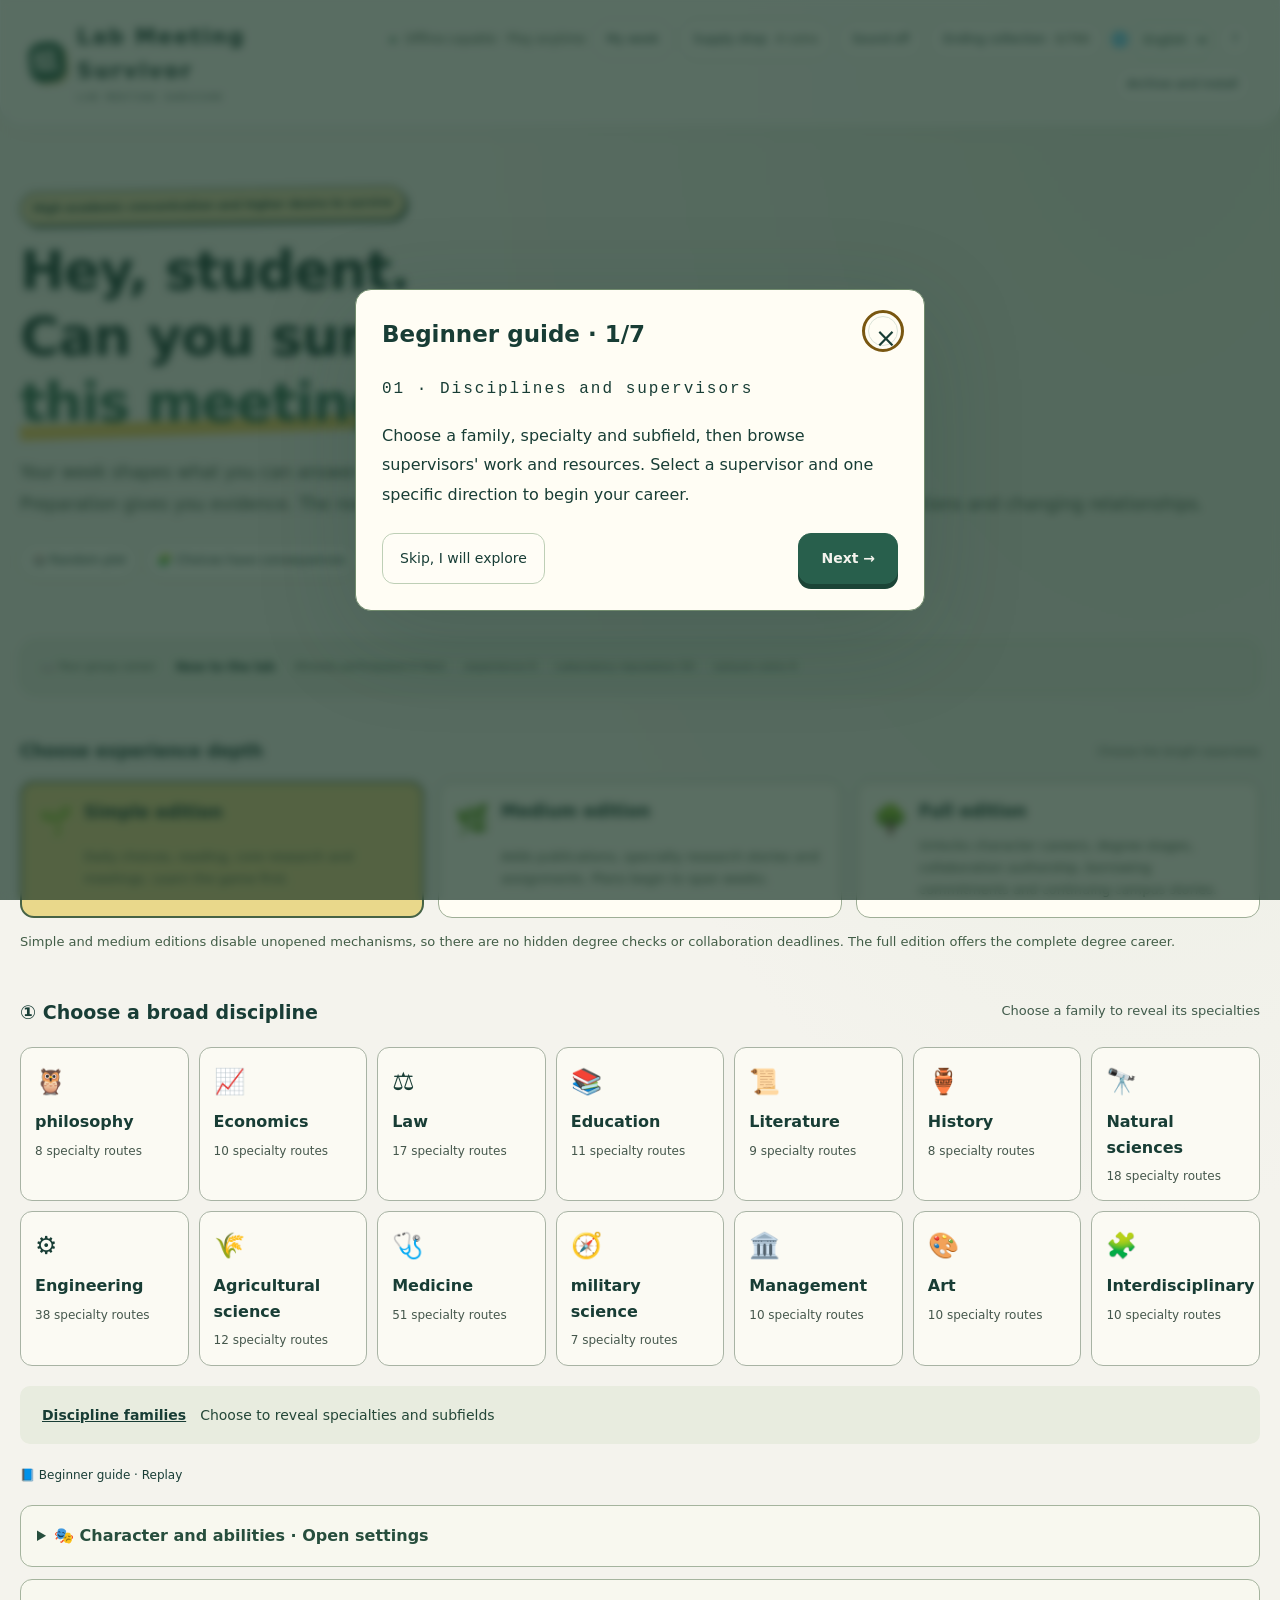
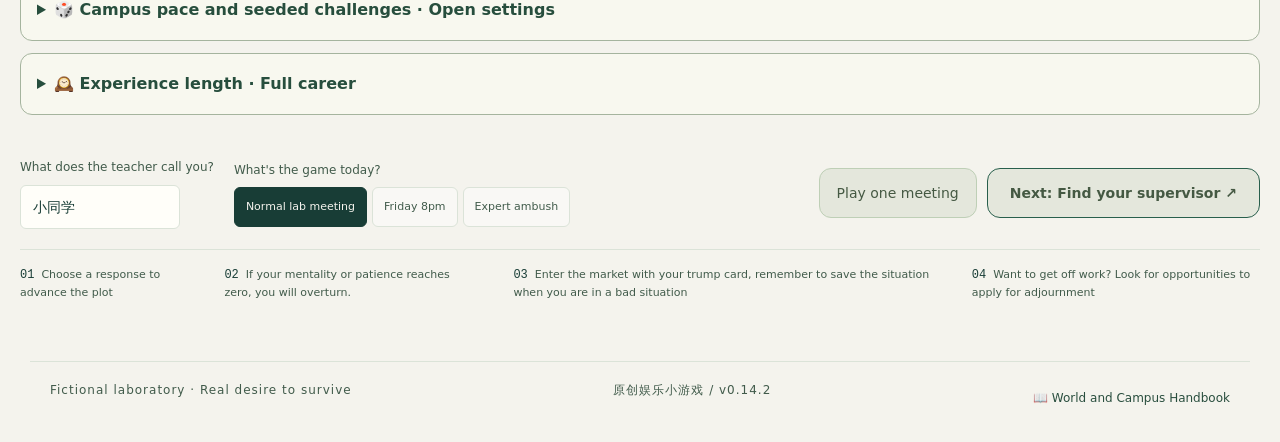
==== en.html @ cd32aea0 "Align academic careers with elapsed time and add discovered faculty dossiers" ====
<!doctype html>
<html lang="en" data-default-language="en">
<head>
  <meta charset="UTF-8"><meta name="viewport" content="width=device-width, initial-scale=1">
  <meta name="theme-color" content="#163f36"><title>组会求生 · 同学，下一页。</title>
  <link rel="stylesheet" href="style.css?v=0.14.2">
  <link rel="stylesheet" href="week.css?v=0.14.2">
  <link rel="stylesheet" href="campus.css?v=0.14.2">
<link rel="stylesheet" href="preparation.css?v=0.14.2">
<link rel="stylesheet" href="v06.css?v=0.14.2"><link rel="stylesheet" href="opportunities.css?v=0.14.2"><link rel="stylesheet" href="living-world.css?v=0.14.2">
<link rel="stylesheet" href="route-stories.css?v=0.14.2">
<link rel="stylesheet" href="academic-life.css?v=0.14.2"><link rel="stylesheet" href="taxonomy.css?v=0.14.2"><link rel="stylesheet" href="hub.css?v=0.14.2"><link rel="manifest" href="manifest.webmanifest"><link rel="apple-touch-icon" href="icons/app-192.png"><meta name="apple-mobile-web-app-capable" content="yes">
</head>
<body>
<header class="topbar"><a href="#" id="brand" class="brand"><span class="brand-icon">组</span><span>组会求生<small>LAB MEETING SURVIVOR</small></span></a><nav><span class="offline"><i></i> 单机 · 随时开玩</span><button id="calendar" class="plain">我的一周</button><button id="shop" class="plain">补给站 <span id="coin-count">0</span></button><button id="sound" class="plain" aria-pressed="false">音效 关</button><button id="collection" class="plain">结局图鉴 <span id="collection-count">0/400</span></button></nav></header>
<main id="app"></main>
<footer><span>虚构实验室 · 真实求生欲</span><span>原创娱乐小游戏 / v0.14.2</span></footer>
<dialog id="album"><div class="dialog-head"><div><p class="eyebrow">THE MANY WAYS TO LEAVE A MEETING</p><h2>下班的方式不止一种。</h2></div><button id="close-album" class="close" aria-label="关闭图鉴">×</button></div><div id="album-grid"></div><p class="muted">结局收藏存在当前浏览器里。再来一局，解锁另一种人生。</p></dialog>
<dialog id="card-modal"><div class="dialog-head"><div><p class="eyebrow">YOUR MEETING REPORT</p><h2>把这场组会带走。</h2></div><button id="close-card" class="close" aria-label="关闭结局卡">×</button></div><img id="card-image" alt="本场组会结局卡"><div class="card-actions"><button id="save-card-image" class="primary">下载图片 ↓</button><p class="muted">也可以长按或右键图片保存。</p></div></dialog>
<dialog id="shop-modal"><div class="dialog-head"><div><p class="eyebrow">AFTER-MEETING SUPPLY STORE</p><h2>给下一场，留一点底牌。</h2></div><button id="close-shop" class="close" aria-label="关闭补给站">×</button></div><div id="shop-grid"></div><p class="muted" id="shop-note"></p></dialog>
<div id="toast" role="status" aria-live="polite"></div>
<script src="content.js?v=0.14.2"></script><script src="content-expand.js?v=0.14.2"></script><script src="content-disciplines.js?v=0.14.2"></script><script src="content-v03.js?v=0.14.2"></script><script src="content-cast-v08.js?v=0.14.2"></script><script src="medical-specialties.js?v=0.14.2"></script><script src="discipline-catalogue-content.js?v=0.14.2"></script><script src="discipline-specialties.js?v=0.14.2"></script><script src="experience-levels.js?v=0.14.2"></script><script src="content-week.js?v=0.14.2"></script><script src="campus-content.js?v=0.14.2"></script><script src="campus-engine.js?v=0.14.2"></script><script src="preparation.js?v=0.14.2"></script>
<script src="uncertainty.js?v=0.14.2"></script><script src="life-surprise-content.js?v=0.14.2"></script><script src="cast-surprises-v08.js?v=0.14.2"></script><script src="life-surprises.js?v=0.14.2"></script><script src="content-expansion-v06.js?v=0.14.2"></script><script src="cross-discipline.js?v=0.14.2"></script><script src="group-dynamics.js?v=0.14.2"></script><script src="assignments.js?v=0.14.2"></script><script src="side-stories.js?v=0.14.2"></script><script src="living-world.js?v=0.14.2"></script><script src="research-directions.js?v=0.14.2"></script><script src="research-directions-extra.js?v=0.14.2"></script><script src="discipline-taxonomy.js?v=0.14.2"></script><script src="medical-taxonomy.js?v=0.14.2"></script><script src="discipline-tree.js?v=0.14.2"></script><script src="mentor-profiles.js?v=0.14.2"></script><script src="narrative-world.js?v=0.14.2"></script><script src="world-setting.js?v=0.14.2"></script><script src="faculty-biographies.js?v=0.14.2"></script><script src="route-stories.js?v=0.14.2"></script><script src="publication.js?v=0.14.2"></script><script src="academic-life-content.js?v=0.14.2"></script><script src="academic-life.js?v=0.14.2"></script><script src="academic-dialogue.js?v=0.14.2"></script><script src="direction-review.js?v=0.14.2"></script><script src="professional-review.js?v=0.14.2"></script><script src="research-vignettes.js?v=0.14.2"></script><script src="faculty-portraits.js?v=0.14.2"></script><script src="faculty-lives.js?v=0.14.2"></script><script src="editorial-scenes.js?v=0.14.2"></script><script src="story-editorial.js?v=0.14.2"></script><script src="engine.js?v=0.14.2"></script><script src="career-timeline.js?v=0.14.2"></script><script src="week-engine.js?v=0.14.2"></script><script src="save-manager.js?v=0.14.2"></script><script src="game.js?v=0.14.2"></script><script src="campus-ui.js?v=0.14.2"></script><script src="preparation-ui.js?v=0.14.2"></script>
<script src="living-world-ui.js?v=0.14.2"></script><script src="research-directions-ui.js?v=0.14.2"></script><script src="mentor-profiles-ui.js?v=0.14.2"></script><script src="faculty-dossier-ui.js?v=0.14.2"></script><script src="route-stories-ui.js?v=0.14.2"></script><script src="publication-ui.js?v=0.14.2"></script><script src="academic-life-ui.js?v=0.14.2"></script><script src="medical-taxonomy-ui.js?v=0.14.2"></script><script src="discipline-tree-ui.js?v=0.14.2"></script><script src="hub-ui.js?v=0.14.2"></script><script src="career-timeline-ui.js?v=0.14.2"></script><script src="dashboard-ui.js?v=0.14.2"></script><script src="experience-levels-ui.js?v=0.14.2"></script><script src="weekly-ui.js?v=0.14.2"></script><script src="world-handbook-ui.js?v=0.14.2"></script><script src="locale-data.js?v=0.14.2"></script><script src="install-app.js?v=0.14.2"></script><script src="i18n.js?v=0.14.2"></script>
</body>
</html>
---- style.css ----
:root{--paper:#f5f2e9;--ink:#183d35;--muted:#738076;--line:#d6d9ce;--green:#2b6653;--mint:#d9eadf;--yellow:#f1cc62;--red:#b9624b;--white:#fffef8;--mono:Consolas,'Courier New',monospace}
.discipline-head{margin-top:5px}.discipline-grid{display:grid;grid-template-columns:repeat(5,minmax(0,1fr));gap:10px;margin:17px 0 30px}.discipline{display:grid;grid-template-columns:29px 1fr;gap:6px 8px;align-items:center;text-align:left;color:var(--ink);background:var(--white);border:1px solid var(--line);border-radius:9px;padding:13px 12px;transition:background .15s,transform .15s}.discipline:hover{transform:translateY(-2px)}.discipline.selected{background:#dfe9d8;border-color:var(--ink);box-shadow:2px 3px 0 #c3d0bc}.discipline>span{font-size:23px;grid-row:1/3}.discipline strong{font-size:12px}.discipline small{font-size:9px;color:var(--muted);line-height:1.6}.mentor-setup{display:flex;align-items:center;gap:14px;margin-top:22px;background:#e9ecdf;border-radius:9px;padding:12px 15px}.mentor-setup label{font-size:11px;flex-shrink:0}.mentor-setup select{font:12px 'Microsoft YaHei',sans-serif;background:var(--white);border:1px solid #b8c6b1;padding:8px 11px;border-radius:5px;color:var(--ink)}.mentor-setup p{font-size:11px;color:var(--muted);margin:0;line-height:1.8}.subject-label{display:inline-block;font-size:9px;color:#6f806c;border:1px solid #d7dfce;border-radius:20px;padding:4px 8px;margin:0 0 9px}.pocket h3,.relations-card h3{font-size:11px;color:var(--muted);margin:0 0 10px}.pocket .item{background:#f4efd8;border-color:#dcd1a7}.relations-card{border:1px solid var(--line);padding:13px;border-radius:9px;background:#ffffff66}.relations-card h3{display:flex;justify-content:space-between;gap:5px;font-size:10px}.relations-card h3 small{font-size:8px;font-weight:normal}.relations-card>div{display:flex;gap:12px}.relations-card>div>span{flex:1;min-width:0}.relations-card small{font-size:9px;color:var(--muted)}.relations-card strong{display:block;font:16px var(--mono);margin:5px 0 6px}.relations-card i{height:3px;background:linear-gradient(to right,#84a087 var(--trust),#dce3d5 var(--trust));display:block;border-radius:3px}.relation-changes{font-size:9px;color:#7d8e74;margin-top:10px}.shop-item{display:grid;grid-template-columns:43px 1fr auto;gap:14px;align-items:center;padding:17px 5px;border-bottom:1px dashed var(--line)}.shop-item .shop-icon{font-size:31px}.shop-item h3{font-size:14px;margin:0 0 7px}.shop-item p{font-size:11px;color:var(--muted);margin:0 0 7px}.shop-item small{font-size:10px;color:var(--muted)}.shop-item button{border:1px solid #a9b99f;border-radius:6px;padding:10px 13px;background:#e4ebda;color:var(--ink);font-size:11px}.break-layout{display:grid;grid-template-columns:1.05fr 1fr;gap:50px;max-width:1050px;margin:25px auto;align-items:center}.break-scene{background:#e4eadb;border:1px solid #bbc8b1;border-radius:16px;padding:32px}.break-icon{display:block;font-size:83px;margin:30px 0}.break-scene .sticker{font-size:10px}.break-scene h1{font-size:32px;line-height:1.5;margin:24px 0 16px;letter-spacing:-1px}.break-scene>p:not(.eyebrow){font-size:13px;line-height:2;color:#687963;margin-bottom:28px}.break-career{font-size:10px;color:var(--muted);border-top:1px solid #c8d3be;padding-top:17px}.break-options h2{font-size:19px;margin:0 0 18px}.break-choice{display:grid;grid-template-columns:22px 1fr;gap:10px;text-align:left;width:100%;background:var(--white);border:1px solid var(--line);border-radius:10px;padding:17px;margin-bottom:11px;color:var(--ink)}.break-choice:hover{border-color:var(--ink);background:#f0f3e7}.break-choice span{font:11px var(--mono);color:var(--muted);padding-top:3px;grid-row:1/3}.break-choice strong{font-size:13px;line-height:1.9}.break-choice small{font-size:10px;color:var(--muted)}.break-links{display:flex;align-items:center;justify-content:space-between;gap:10px;margin-top:20px}.break-links button{font-size:11px}.pocket .item:last-child{margin-bottom:0}
@media(max-width:950px){.discipline-grid{grid-template-columns:repeat(3,minmax(0,1fr))}.mentor-setup{flex-wrap:wrap}.mentor-setup p{flex-basis:100%}.break-layout{gap:25px}.break-scene{padding:25px}.break-scene h1{font-size:27px}}
@media(max-width:700px){.topbar{flex-wrap:wrap;gap:11px}.topbar nav{width:100%;justify-content:space-between;border-top:1px solid #dce0d3;padding-top:6px;gap:8px}.discipline-grid{grid-template-columns:repeat(2,minmax(0,1fr));gap:8px;margin:13px 0 27px}.discipline{padding:11px 9px;grid-template-columns:23px 1fr;gap:5px}.discipline>span{font-size:20px}.discipline strong{font-size:11px}.discipline small{font-size:8px}.discipline-head h2{font-size:14px}.discipline-head span{font-size:8px}.mentor-setup{padding:11px 12px;margin-top:18px;gap:10px}.mentor-setup p{font-size:10px}.pocket>div{display:flex;gap:7px;flex-wrap:wrap}.pocket .item{flex:1 1 130px;margin:0;padding:9px}.pocket .item strong{font-size:10px}.pocket .item small{font-size:8px}.pocket h3{font-size:10px}.relations-card{padding:10px 12px}.relations-card h3{margin-bottom:8px}.relations-card>div{gap:20px}.relations-card>div>span{display:grid;grid-template-columns:1fr auto;gap:5px}.relations-card strong{font-size:13px;margin:0}.relations-card i{grid-column:1/3}.side{gap:10px}.break-layout{grid-template-columns:1fr;gap:24px;margin:0}.break-scene{padding:23px}.break-icon{font-size:65px;margin:23px 0}.break-scene h1{font-size:25px;line-height:1.55;margin:22px 0 12px}.break-scene>p:not(.eyebrow){font-size:12px;margin-bottom:20px}.break-options h2{font-size:17px}.break-choice{padding:14px}.break-choice strong{font-size:12px}.shop-item{grid-template-columns:30px 1fr auto;gap:9px;padding:14px 0}.shop-item .shop-icon{font-size:23px}.shop-item h3{font-size:12px}.shop-item p{font-size:9px}.shop-item button{font-size:10px;padding:9px}.hero-pills{gap:7px}.hero-pills .tag{font-size:9px}.run-head .eyebrow{font-size:9px}.run-head h1{font-size:21px}}
.progress-rail{height:5px;border-radius:4px;background:#dce0d2;margin-bottom:14px;overflow:hidden}.progress-rail span{display:block;height:100%;background:#719b80;transition:width .3s}#card-modal{width:min(530px,94vw)}#card-modal h2{font-size:20px}#card-image{width:100%;max-height:60vh;object-fit:contain;display:block;background:#e6eadb;border-radius:8px}.card-actions{display:flex;gap:14px;align-items:center;margin-top:17px}.card-actions .primary{font-size:12px;padding:10px 16px;box-shadow:none}.card-actions p{font-size:10px;margin:0}
.career-strip{display:flex;gap:18px;align-items:center;flex-wrap:wrap;padding:13px 17px;border:1px dashed #aab99f;border-radius:9px;margin-bottom:25px;color:var(--muted);font-size:11px;background:#e9ecdf}.career-strip strong{color:var(--ink);font-size:12px}.quit{gap:18px;align-items:center;justify-content:space-between!important}.quit .request-end{border:1px solid #b6c4b3;border-radius:6px;background:#e7ecdf;padding:8px 11px;color:var(--ink);font-size:11px}.quit .request-end:disabled{background:transparent}.run-pill{white-space:nowrap}.phase-label{gap:8px;flex-wrap:wrap}.end-actions{align-items:center}@media(max-width:700px){.career-strip{gap:9px 15px;font-size:10px;padding:12px}.run-pill{font-size:9px}.run-head h1{font-size:21px}.quit{gap:8px}.quit .request-end{font-size:10px}.phase-label span:last-child{display:none}.end-actions .primary{flex-basis:100%}}
*{box-sizing:border-box}body{margin:0;background:var(--paper);color:var(--ink);font-family:'Microsoft YaHei','PingFang SC',system-ui,sans-serif;font-size:14px}button,input{font:inherit}button,a{-webkit-tap-highlight-color:transparent}button{cursor:pointer}button:focus-visible,a:focus-visible,input:focus-visible{outline:3px solid var(--yellow);outline-offset:4px}button:disabled{cursor:not-allowed;opacity:.5}a{color:inherit;text-decoration:none}.topbar{max-width:1300px;margin:auto;padding:24px 40px;display:flex;align-items:center;justify-content:space-between;border-bottom:1px solid var(--line)}.brand{display:flex;gap:12px;align-items:center;font-weight:800;letter-spacing:2px;font-size:21px}.brand-icon{width:40px;height:40px;display:grid;place-items:center;background:var(--ink);color:var(--paper);border-radius:10px;font-size:25px;transform:rotate(-6deg)}.brand small{display:block;font:9px var(--mono);letter-spacing:1.9px;margin-top:5px}nav{display:flex;gap:20px;align-items:center}.offline{font-size:12px;color:var(--muted)}.offline i{display:inline-block;width:6px;height:6px;background:#54896e;border-radius:50%;margin-right:5px}.plain{border:0;background:none;color:var(--ink);padding:8px 0;font-size:12px}.plain span{color:var(--muted);padding-left:5px}main{max-width:1220px;margin:0 auto;padding:38px 20px 60px}footer{max-width:1220px;margin:auto;border-top:1px solid var(--line);padding:18px 20px 25px;display:flex;justify-content:space-between;color:var(--muted);font-size:11px;letter-spacing:1px}.eyebrow{font:10px var(--mono);letter-spacing:2px;color:var(--muted);margin:0 0 13px}.hero{display:grid;grid-template-columns:1fr 1.08fr;gap:55px;align-items:center;margin:8px 0 36px}.hero-title{font-size:clamp(46px,5vw,66px);font-weight:900;line-height:1.18;letter-spacing:-3px;margin:15px 0 20px}.hero-title span{display:inline-block;position:relative}.hero-title span:after{content:'';position:absolute;bottom:2px;left:0;right:0;height:15px;background:var(--yellow);z-index:-1;transform:rotate(-2deg)}.hero-copy{font-size:15px;line-height:2;color:#66736a;margin:0 0 23px}.sticker{display:inline-block;background:var(--yellow);border:1px solid var(--ink);padding:5px 11px;transform:rotate(-3deg);font-weight:bold;font-size:11px;box-shadow:2px 2px 0 var(--ink)}.hero-pills{display:flex;gap:9px;flex-wrap:wrap}.tag{font-size:10px;border:1px solid var(--line);border-radius:20px;padding:6px 10px;background:#fff8;white-space:nowrap}.scene-frame{border:1px solid var(--ink);border-radius:18px;overflow:hidden;background:#e5e9d8;position:relative;box-shadow:5px 6px 0 #d9dbca}.scene-title{display:flex;justify-content:space-between;padding:13px 17px;background:var(--ink);color:var(--paper);font-size:11px;letter-spacing:1px}.scene{height:245px;display:block;width:100%}.scene-quote{position:absolute;top:66px;left:30px;background:var(--white);border:1px solid var(--ink);border-radius:12px;padding:12px 17px;font-size:13px;font-weight:bold;box-shadow:3px 3px 0 #183d3526;z-index:1}.scene-quote:after{content:'';position:absolute;bottom:-8px;left:29px;width:13px;height:13px;background:var(--white);border-right:1px solid var(--ink);border-bottom:1px solid var(--ink);transform:rotate(45deg)}.scene-note{display:flex;align-items:center;justify-content:space-between;padding:13px 17px;border-top:1px solid #183d3522;font-size:10px;color:var(--muted)}.section-line{display:flex;justify-content:space-between;align-items:center;margin-bottom:16px}.section-line h2{font-size:17px;margin:0}.section-line span{font-size:11px;color:var(--muted)}.roles{display:grid;grid-template-columns:repeat(4,1fr);gap:12px}.role{position:relative;background:var(--white);border:1px solid var(--line);border-radius:12px;text-align:left;padding:17px 16px;color:var(--ink);transition:transform .15s,background .15s}.role:hover{transform:translateY(-3px)}.role.selected{border:2px solid var(--ink);padding:16px 15px;background:#e9efdf;box-shadow:3px 3px 0 #183d3520}.role-portrait{font-size:30px;display:inline-flex;align-items:center;justify-content:center;width:51px;height:51px;border-radius:50%;background:#eadfc9;margin-bottom:12px}.role:nth-child(2) .role-portrait{background:#dbe7dc}.role:nth-child(3) .role-portrait{background:#eee0d5}.role:nth-child(4) .role-portrait{background:#ece6c9}.role h3{font-size:15px;margin:0 0 8px}.role p{font-size:11px;line-height:1.8;color:var(--muted);margin:0 0 12px;min-height:39px}.role .skill-tag{font-size:10px;padding:4px 6px;background:#183d350a;border-radius:4px}.selected-mark{position:absolute;top:12px;right:13px;background:var(--ink);color:var(--white);width:18px;height:18px;border-radius:50%;display:grid;place-items:center;font-size:11px}.setup-bottom{display:flex;align-items:center;justify-content:space-between;gap:20px;margin-top:22px;padding:20px 0}.setup-options{display:flex;gap:20px;align-items:center}.label-small{display:block;font-size:10px;color:var(--muted);margin-bottom:7px}input{border:1px solid var(--line);background:var(--white);border-radius:6px;padding:10px 12px;color:var(--ink);width:160px}.segmented{display:flex;gap:5px}.segmented button{border:1px solid var(--line);background:#fff6;padding:10px 11px;color:var(--muted);border-radius:6px;font-size:11px}.segmented button.active{background:var(--ink);color:var(--paper);border-color:var(--ink)}.primary{display:inline-flex;align-items:center;justify-content:center;gap:22px;background:var(--ink);color:var(--paper);border:1px solid var(--ink);border-radius:8px;padding:14px 24px;font-weight:bold;box-shadow:3px 3px 0 #b9c3b4;transition:transform .15s}.primary:hover{transform:translateY(-2px)}.primary .arrow{font-size:21px;line-height:1}.secondary{border:1px solid var(--line);background:var(--white);border-radius:8px;padding:13px 17px;color:var(--ink)}.start-area{display:flex;gap:10px}.tiny-note{font-size:11px;color:var(--muted);line-height:1.8;margin:0}.how-to{border-top:1px solid var(--line);padding-top:16px;display:flex;gap:36px;font-size:11px;color:var(--muted)}.how-to b{color:var(--ink);margin-right:7px;font:12px var(--mono)}
.run-head{display:flex;justify-content:space-between;align-items:center;margin-bottom:23px}.run-head h1{font-size:27px;margin:5px 0 0;letter-spacing:-1px}.run-head .eyebrow{margin:0}.run-pill{font:11px var(--mono);padding:9px 12px;border:1px solid var(--line);border-radius:30px}.board{display:grid;grid-template-columns:236px minmax(0,1fr);gap:22px}.side{display:flex;flex-direction:column;gap:16px}.identity-card{padding:18px;background:#e8eddf;border:1px solid var(--line);border-radius:12px}.identity-top{display:flex;gap:12px;align-items:center}.identity-top .role-portrait{margin:0;width:43px;height:43px;font-size:25px}.identity-top b{display:block;font-size:14px;margin-bottom:5px}.identity-top small{font-size:10px;color:var(--muted)}.identity-card p{font-size:10px;color:var(--muted);line-height:1.8;margin:14px 0 0}.stat-card{border:1px solid var(--line);border-radius:12px;background:var(--white);padding:18px}.stat{margin-bottom:19px}.stat:last-child{margin-bottom:0}.stat-row{display:flex;justify-content:space-between;align-items:center;font-size:11px;margin-bottom:9px}.stat-row strong{font:16px var(--mono);font-weight:bold}.stat-row small{font-size:9px;color:var(--muted)}.track{height:5px;border-radius:5px;background:#e9ecdf;overflow:hidden}.fill{height:100%;background:#52866c;transition:width .4s}.fill.danger{background:var(--red)}.fill.gold{background:#c2a348}.inventory h3{font-size:11px;margin:0 0 10px;color:var(--muted)}.item{display:flex;gap:10px;align-items:center;width:100%;border:1px solid var(--line);background:var(--white);padding:11px;border-radius:8px;color:var(--ink);text-align:left;margin-bottom:8px}.item .emoji{font-size:21px}.item strong{display:block;font-size:11px}.item small{display:block;font-size:9px;color:var(--muted);margin-top:4px}.side-note{border-left:2px solid #b6c4b3;padding-left:12px;color:var(--muted);font-size:11px;line-height:1.8;margin:0}.arena{min-width:0}.phase-row{display:flex;gap:5px;margin-bottom:14px}.phase-segment{flex:1;height:4px;border-radius:4px;background:#dce0d2}.phase-segment.done{background:#719b80}.phase-segment.current{background:var(--yellow)}.phase-label{display:flex;justify-content:space-between;font-size:10px;color:var(--muted);margin-bottom:13px}.meeting{border:1px solid var(--ink);border-radius:14px;overflow:hidden;background:var(--white);box-shadow:4px 4px 0 #d4d9cb}.meeting-scene{position:relative;background:#e6eadb}.meeting-scene .scene{height:175px}.room-label{position:absolute;top:14px;left:18px;font-size:10px;color:#597366;border:1px solid #8b9f884d;border-radius:20px;padding:5px 8px;background:#f5f5e9b3}.room-status{position:absolute;top:14px;right:16px;font-size:10px;background:#fff9;padding:5px 8px;border-radius:4px}.npc-roster{display:flex;gap:7px;position:absolute;bottom:11px;left:15px;right:15px}.npc-label{font-size:9px;background:#f7f4eaca;border:1px solid #bdc9b2;border-radius:20px;padding:5px 9px}.npc-label.talking{background:var(--ink);color:var(--white);border-color:var(--ink)}.event-area{padding:23px 28px 24px;min-height:187px}.event-meta{display:flex;gap:9px;align-items:center;color:var(--muted);font-size:10px;margin-bottom:13px}.event-meta strong{color:var(--green)}.event-area h2{font-size:23px;line-height:1.5;margin:0 0 9px;letter-spacing:-.5px}.event-area .narration{font-size:12px;color:#667369;line-height:1.9;margin:0}.event-area blockquote{margin:11px 0 0;border-left:3px solid var(--yellow);padding-left:13px;font-size:13px;line-height:1.8}.choice-title{display:flex;justify-content:space-between;margin:22px 0 12px;font-size:11px}.choice-title span{color:var(--muted);font-size:10px}.choices{display:grid;grid-template-columns:repeat(3,1fr);gap:10px}.choice{display:flex;flex-direction:column;gap:9px;text-align:left;padding:17px 16px;border:1px solid var(--line);border-radius:11px;background:var(--white);color:var(--ink);min-height:137px;transition:transform .15s,border-color .15s}.choice:hover{transform:translateY(-3px);border-color:var(--ink);box-shadow:2px 3px 0 #183d3512}.choice-kicker{font:9px var(--mono);letter-spacing:1px;color:var(--muted);display:flex;justify-content:space-between}.choice strong{font-size:13px;line-height:1.8}.choice small{font-size:10px;color:var(--muted);line-height:1.7;margin-top:auto}.choice.risky .choice-kicker{color:var(--red)}.feedback{margin-top:17px;padding:20px 22px;background:#e9eddf;border:1px solid #b8cbb8;border-radius:12px;animation:enter .3s}.feedback .eyebrow{margin-bottom:9px}.feedback h3{font-size:17px;margin:0 0 8px}.feedback p{font-size:12px;line-height:1.85;margin:0;color:#53685b}.deltas{display:flex;flex-wrap:wrap;gap:7px;margin-top:14px}.delta{font:10px var(--mono);padding:5px 7px;border-radius:4px;background:#d6e3d4}.delta.negative{background:#efdfd2;color:#915b49}.feedback-bottom{display:flex;justify-content:space-between;align-items:center;gap:15px;margin-top:17px}.feedback-bottom .primary{padding:10px 18px;font-size:12px;box-shadow:none}.feedback-bottom small{font-size:10px;color:var(--muted)}.journal{margin-top:25px}details{border-top:1px solid var(--line);padding-top:12px}summary{cursor:pointer;font-size:11px;color:var(--muted)}.journal-list{max-height:200px;overflow:auto;padding:8px 0}.journal-entry{display:flex;gap:14px;border-bottom:1px dashed var(--line);padding:9px 0;font-size:10px;line-height:1.8}.journal-entry span{flex-shrink:0;font:10px var(--mono);color:var(--muted);padding-top:3px}.journal-entry p{margin:0;color:#58685d}.warning{color:var(--red)!important}.quit{display:flex;justify-content:flex-end;margin-top:15px}.quit button{font-size:10px;color:var(--muted)}
.ending-layout{display:grid;grid-template-columns:1fr .85fr;gap:32px;align-items:start;max-width:980px;margin:10px auto}.ending-card{background:var(--ink);color:var(--paper);padding:35px;border-radius:16px;position:relative;overflow:hidden;box-shadow:5px 6px 0 #bcc4b5}.ending-card:before{content:'';width:220px;height:220px;border:1px solid #fff1;border-radius:50%;position:absolute;top:-80px;right:-40px}.ending-card .eyebrow{color:#adc5b3}.ending-icon{display:block;font-size:64px;margin:23px 0 18px}.ending-card h1{font-size:37px;line-height:1.3;letter-spacing:-1px;margin:0 0 13px}.ending-card .subtitle{color:var(--yellow);font-size:13px;margin-bottom:24px}.ending-card .ending-copy{font-size:13px;line-height:2;color:#d0ddce}.ending-stats{display:grid;grid-template-columns:repeat(3,1fr);gap:14px;border-top:1px solid #fff2;margin-top:25px;padding-top:20px}.ending-stats small{display:block;font-size:9px;color:#adc5b3;margin-bottom:8px}.ending-stats strong{font:22px var(--mono)}.ending-sign{border-top:1px solid #fff2;margin-top:24px;padding-top:17px;display:flex;justify-content:space-between;font-size:10px;color:#adc5b3}.post-game{padding:15px 0}.post-game h2{font-size:22px;margin:0 0 18px}.post-game p{color:var(--muted);font-size:12px;line-height:1.9}.highlights{display:flex;flex-direction:column;gap:13px;margin:22px 0}.highlight{border:1px solid var(--line);background:var(--white);border-radius:9px;padding:14px}.highlight small{font-size:9px;color:var(--muted);display:block;margin-bottom:7px}.highlight p{margin:0;color:var(--ink);font-size:12px}.end-actions{display:flex;flex-wrap:wrap;gap:10px;margin-top:24px}.end-actions .primary{font-size:12px;box-shadow:none}.end-actions .secondary{font-size:12px}.end-journal{max-width:980px;margin:30px auto 0}.new-ending{display:inline-block;background:var(--yellow);color:var(--ink);font-size:10px;padding:5px 8px;border-radius:4px}.muted{color:var(--muted);font-size:11px;line-height:1.8}dialog{width:min(850px,94vw);max-height:85vh;border:1px solid var(--ink);background:var(--paper);border-radius:16px;padding:28px;color:var(--ink)}dialog::backdrop{background:#1233288c;backdrop-filter:blur(4px)}.dialog-head{display:flex;justify-content:space-between;gap:15px;align-items:start;margin-bottom:22px}.dialog-head h2{font-size:23px;margin:0}.close{border:1px solid var(--line);border-radius:50%;background:none;width:30px;height:30px;color:var(--ink);font-size:20px}#album-grid{display:grid;grid-template-columns:repeat(2,1fr);gap:11px}.album-card{border:1px solid var(--line);border-radius:9px;padding:14px;background:var(--white);display:flex;gap:12px;align-items:center}.album-card .album-icon{font-size:28px}.album-card strong{font-size:12px;display:block;margin-bottom:6px}.album-card small{font-size:10px;color:var(--muted);line-height:1.7}.album-card.locked{background:#e8e9df;color:#9caa9d}.album-card.locked .album-icon{filter:grayscale(1);opacity:.4}#toast{position:fixed;left:50%;bottom:35px;transform:translate(-50%,20px);background:var(--ink);color:var(--paper);padding:12px 20px;border-radius:8px;box-shadow:0 4px 20px #0002;font-size:12px;opacity:0;transition:all .25s;pointer-events:none;z-index:30;max-width:90vw}#toast.visible{opacity:1;transform:translate(-50%,0)}@keyframes enter{from{opacity:0;transform:translateY(9px)}to{opacity:1;transform:translateY(0)}}@media(prefers-reduced-motion:reduce){*,*:before,*:after{animation:none!important;transition:none!important;scroll-behavior:auto!important}}
@media(max-width:950px){.topbar{padding:20px}.hero{gap:25px}.hero-title{font-size:48px}.setup-options{gap:12px}.board{grid-template-columns:205px minmax(0,1fr);gap:15px}.choices{gap:8px}.choice{padding:13px 11px}.event-area{padding:20px}.roles{gap:8px}.role{padding:14px 11px}.role.selected{padding:13px 10px}}
@media(max-width:700px){.topbar{padding:16px}.brand{font-size:17px;letter-spacing:1px}.brand small{font-size:7px;letter-spacing:1px}.brand-icon{width:33px;height:33px;font-size:21px}nav{gap:13px}.offline{display:none}main{padding:25px 16px 40px}.hero{grid-template-columns:1fr;gap:22px;margin-top:0}.hero-title{font-size:46px;line-height:1.17;margin-top:15px}.hero-copy{font-size:13px;margin-bottom:17px}.hero .scene{height:205px}.hero .scene-frame{box-shadow:3px 4px 0 #d9dbca}.roles{grid-template-columns:repeat(2,1fr);gap:10px}.role{padding:15px}.role.selected{padding:14px}.role p{min-height:36px}.setup-bottom{flex-direction:column;align-items:stretch;gap:20px;padding-top:5px}.setup-options{flex-wrap:wrap;justify-content:space-between;gap:15px}.segmented button{padding:10px 8px}.start-area .primary{flex:1}.how-to{gap:12px;flex-wrap:wrap;font-size:10px}.section-line h2{font-size:16px}.section-line span{font-size:10px}.board{display:flex;flex-direction:column;gap:18px}.side{display:grid;grid-template-columns:1fr;gap:10px}.identity-card{display:none}.stat-card{display:grid;grid-template-columns:repeat(4,1fr);gap:13px;padding:13px}.stat{margin:0}.stat-row{flex-direction:column;align-items:start;gap:6px;font-size:10px}.stat-row strong{font-size:17px}.inventory{display:flex;gap:6px}.inventory h3{display:none}.item{margin:0;padding:8px;flex:1;gap:6px;min-width:0}.item .emoji{font-size:17px}.item strong{font-size:10px}.item small{font-size:8px}.side-note{display:none}.run-head h1{font-size:24px}.run-head{margin-bottom:18px}.run-pill{font-size:9px}.meeting-scene .scene{height:150px}.npc-label{font-size:8px;padding:4px 7px}.event-area{padding:20px 18px}.event-area h2{font-size:21px}.choices{grid-template-columns:1fr}.choice{min-height:0;padding:13px 15px;display:grid;grid-template-columns:1fr auto;gap:5px 10px}.choice-kicker{grid-column:1/3;font-size:8px}.choice strong{font-size:12px;grid-column:1/3}.choice small{grid-column:1/3;font-size:9px}.choice-title{margin-top:19px}.feedback{padding:17px}.feedback-bottom small{max-width:45%}.ending-layout{grid-template-columns:1fr;gap:18px;margin-top:0}.ending-card{padding:26px}.ending-card h1{font-size:33px}.post-game{padding:12px 0}.post-game h2{font-size:20px}.end-actions .primary{flex:1}footer{font-size:9px;padding:16px;gap:10px}dialog{padding:20px}#album-grid{grid-template-columns:1fr}.dialog-head h2{font-size:20px}}
.live-note{padding:14px 20px;margin:16px 0;background:#eee7d5;border:1px solid #c4b795;border-radius:16px;color:#405b46}.live-note strong{font-size:14px}.live-note p{margin:6px 0 0;font-size:13px;line-height:1.8}.choice small{line-height:1.7}
.week-world{margin:16px 0;padding:18px;background:#faf8ec;border:1px solid #bac7ad;border-radius:16px}.week-buff{padding:10px 14px;background:#e3ead9;border-radius:12px;font-size:13px;line-height:1.7}.social-week{display:grid;grid-template-columns:repeat(3,minmax(0,1fr));gap:12px}.social-week article{padding:12px;background:#fffdf4;border:1px solid #d9dfce;border-radius:12px}.social-week p{font-size:13px;line-height:1.8;margin:6px 0 0}.friend-plan{display:flex;align-items:center;gap:16px;margin-top:14px}.friend-plan span{font-size:13px;color:#6b7865}@media(max-width:700px){.social-week{grid-template-columns:1fr}.week-world{padding:14px}.friend-plan{align-items:stretch;flex-direction:column;gap:8px}}
---- week.css ----
.family-filter{display:flex;flex-wrap:wrap;gap:8px;margin:0 0 18px}.family-filter button{border:1px solid #c6cbbd;background:#f7f5ed;padding:9px 14px;border-radius:24px;font:inherit;font-size:13px;cursor:pointer}.family-filter .active{background:#183d35;color:#faf5e9}.discipline[hidden]{display:none!important}.start-area{flex-wrap:wrap}.week-calendar{display:grid;grid-template-columns:repeat(7,minmax(0,1fr));gap:8px;margin:20px 0}.week-calendar>div{padding:15px 10px;background:#eaece2;border-radius:12px;display:flex;flex-direction:column;gap:8px;color:#697966}.week-calendar strong{font-size:13px}.week-calendar span{font-size:11px}.week-calendar .today{background:#183d35;color:#fff7df;box-shadow:0 0 0 3px #e7cb78}.week-calendar .past{background:#e0e7d8;color:#45624d}.week-resources{display:grid;grid-template-columns:repeat(4,minmax(0,1fr));gap:16px;margin:25px 0}.week-resources>div{padding:16px;background:#fffdf5;border:1px solid #d9dece;border-radius:12px}.week-resources strong{float:right}.week-resources i{display:block;height:5px;background:#e6e9db;margin-top:12px;border-radius:4px;overflow:hidden}.week-resources b{display:block;height:100%;background:#7d9875}.week-resources>div:last-child b{background:#c99561}.week-board{display:grid;grid-template-columns:1fr 1fr;gap:34px;align-items:start;margin:28px 0}.life-scene{background:#183d35;color:#f8f1df;border-radius:20px;padding:35px;min-height:340px}.life-scene .eyebrow{color:#b7c9ac}.life-scene h1{font-size:32px;line-height:1.3;margin:18px 0}.life-scene>p{line-height:1.9;color:#d6dfce}.life-icon{font-size:55px;display:block;margin:18px 0}.week-context{border-top:1px solid #ffffff30;padding-top:18px;margin-top:22px;line-height:1.8;color:#e9d696;font-size:14px}.life-options{display:flex;flex-direction:column;gap:15px}.life-choice{display:flex;flex-direction:column;gap:12px;align-items:flex-start;text-align:left;border:1px solid #cdd4bf;border-radius:14px;background:#fffdf6;padding:20px;font:inherit;cursor:pointer}.life-choice:hover{border-color:#42664b;background:#edf0e5;transform:translateY(-2px)}.life-choice small{color:#8b9b7e}.life-choice strong{font-size:17px}.life-choice span,.life-effects{font-size:12px;color:#71816b;line-height:1.7}.week-hint{font-size:13px;line-height:1.9;color:#7b8671}.week-tasks{background:#e8ede0;padding:22px;border-radius:14px}.week-tasks p{font-size:14px;line-height:1.8}.week-tasks .done{color:#829079;text-decoration:line-through}.week-tasks small{color:#929b89;margin-left:8px}.week-bottom{display:flex;align-items:center;gap:18px;margin:24px 0}.week-bottom small{color:#828f79}.week-history{padding:15px;border:1px solid #d7dec9;border-radius:12px;font-size:13px}.week-history p{line-height:1.8;border-bottom:1px dashed #dce1d0;padding-bottom:8px}.meeting-week-link{background:#e4ead8;border:1px solid #c7d5b5;padding:15px 20px;border-radius:12px;margin:18px 0;font-size:14px;line-height:1.8}.meeting-week-link>span{margin-left:15px;font-size:12px}.meeting-week-link details{font-size:12px;margin-top:8px}.meeting-week-link details p{margin:3px 0}#album{max-height:85vh;overflow:auto}.topbar nav{flex-wrap:wrap;justify-content:flex-end}
@media(max-width:700px){.week-calendar{gap:4px}.week-calendar>div{padding:12px 4px;text-align:center;gap:6px}.week-calendar strong{font-size:10px}.week-calendar small{font-size:12px}.week-calendar span{font-size:9px}.week-resources{gap:8px;grid-template-columns:repeat(2,minmax(0,1fr))}.week-board{grid-template-columns:1fr;gap:18px}.life-scene{padding:25px;min-height:0}.life-scene h1{font-size:27px}.week-bottom{align-items:flex-start}.meeting-week-link>span{display:block;margin:0}.family-filter{gap:6px}.family-filter button{padding:7px 11px;font-size:12px}.run-head{gap:12px}.run-head h2{font-size:22px}.topbar nav{gap:6px}.topbar nav button{font-size:12px}.week-history{max-height:350px;overflow:auto}}
.album-card[hidden]{display:none!important}
.life-scene>p:not(.eyebrow){white-space:pre-line;color:#edf1e5;line-height:1.95}.life-options .life-choice strong{line-height:1.65}.ending-desc,.ending-copy p{white-space:pre-line}
---- campus.css ----
.campus-weather{display:flex;align-items:center;gap:20px;padding:14px 18px;background:#e9ddb6;border-radius:12px;margin-bottom:15px}.campus-weather>span{font-weight:700;flex-shrink:0}.campus-weather p{font-size:13px;margin:0;line-height:1.8}.research-dashboard{border:1px solid #c5d0b7;background:#fffdf4;border-radius:14px;padding:22px;display:grid;grid-template-columns:1.5fr 1fr;gap:30px}.research-dashboard h3{margin:8px 0;font-size:20px}.research-dashboard p:not(.eyebrow){font-size:12px;line-height:1.9;color:#7c876f}.research-bars{display:flex;flex-direction:column;justify-content:center;gap:16px}.research-bars label{font-size:13px}.research-bars strong{float:right}.research-bars i{display:block;height:7px;border-radius:4px;overflow:hidden;background:#e4e9d9;margin-top:9px}.research-bars b{display:block;height:100%;background:#749470}.research-bars label:last-child b{background:#c3a354}.campus-details{padding:17px 3px;margin-bottom:15px;line-height:1.8;font-size:13px}.campus-details summary{cursor:pointer;color:#537047}.campus-people{display:grid;grid-template-columns:repeat(3,minmax(0,1fr));gap:12px;margin:18px 0}.campus-people article{padding:16px;background:#e3e9d9;border-radius:12px}.campus-people h4{margin:0}.campus-people small{font-size:11px;color:#687c5f}.badge-list{display:flex;flex-wrap:wrap;gap:8px}.badge-list span{border:1px dashed #c7d0ba;padding:5px 10px;border-radius:20px;color:#9aa48e;font-size:11px}.badge-list .earned{background:#f0dc9d;color:#4c6440;border-style:solid}.challenge-picks{display:grid;grid-template-columns:repeat(3,minmax(0,1fr));gap:12px;margin:18px 0}.challenge-picks button,.talent-grid button{display:flex;flex-direction:column;gap:8px;border:1px solid #c8d3b9;background:#fffdf4;border-radius:12px;padding:14px;font:inherit;text-align:left;cursor:pointer}.challenge-picks small,.talent-grid small{font-size:12px;color:#758369;line-height:1.7}.research-style{display:flex;gap:15px;align-items:center;flex-wrap:wrap}.research-style select{max-width:100%;font:inherit;padding:8px;border:1px solid #cbd4ba;border-radius:8px;background:#faf8ef}.campus-map{margin:16px 0 28px}.campus-map .section-line{margin:0 0 15px}.campus-map h3{font-size:19px}.campus-locations{display:grid;grid-template-columns:repeat(6,minmax(0,1fr));gap:10px}.campus-locations button{display:flex;flex-direction:column;gap:8px;align-items:flex-start;padding:17px 12px;text-align:left;font:inherit;background:#edf0e3;border:1px solid #c9d3b9;border-radius:12px;cursor:pointer}.campus-locations button:hover:enabled{background:#dce6ce;transform:translateY(-2px)}.campus-locations button>span{font-size:27px}.campus-locations strong{font-size:13px}.campus-locations small{font-size:10px;color:#7d896f;line-height:1.6}.campus-locations button:disabled{opacity:.48;cursor:default}.campus-locations button.selected{opacity:1;background:#d9e4cb;box-shadow:inset 0 0 0 1px #6f925b}.campus-feedback{border-top:1px dashed #c9d3b9;padding:8px 0;font-size:13px}.campus-feedback p{margin:8px 0}.work-preview{font-size:11px;line-height:1.8;color:#9a8451;font-style:normal}.research-review{background:#d5dfc7;border-radius:8px;padding:12px;color:#4f6844;font-size:12px;line-height:1.8}.deck-board{background:#ebe8d8;padding:25px;border-radius:16px;margin:20px 0}.deck-board>p{font-size:13px;color:#798068;line-height:1.8}.deck-board .section-line{margin-top:0}.work-cards{display:grid;grid-template-columns:repeat(4,minmax(0,1fr));gap:12px}.work-cards button{display:flex;flex-direction:column;gap:10px;border:1px solid #c6caaa;background:#fffdf3;border-radius:12px;padding:18px;text-align:left;font:inherit;cursor:pointer;min-height:145px}.work-cards button.selected,.challenge-picks .selected,.talent-grid .selected{border-color:#63844f;background:#e1ead4;box-shadow:inset 0 0 0 1px #7e986e}.work-cards small,.work-cards span{font-size:11px;color:#788260;line-height:1.6}.work-cards strong{font-size:16px}.work-cards em{font-size:11px;color:#9b9f86;font-style:normal;line-height:1.6}.work-cards button:disabled:not(.selected){opacity:.45;cursor:default}.deck-combos{font-size:13px;color:#667854;margin-top:18px;line-height:1.9}.deck-combos>span{display:inline-block;margin-right:20px;color:#8c7337}.campus-report{margin:25px 0;background:#ebeedf;padding:25px;border-radius:16px}.campus-report>p{font-size:13px;line-height:1.8}.campus-report>button{margin:5px 10px 15px 0}.talent-grid{display:grid;grid-template-columns:repeat(4,minmax(0,1fr));gap:12px}.talent-grid em{font-size:11px;font-style:normal;color:#aa9459}.talent-grid button:disabled:not(.selected){opacity:.65;cursor:default}.campus-meeting-cards{display:flex;flex-wrap:wrap;gap:8px;font-size:12px;margin:8px 0}.campus-meeting-cards>span{background:#f5edcf;padding:5px 9px;border-radius:6px}
@media(max-width:900px){.campus-locations{grid-template-columns:repeat(3,minmax(0,1fr))}.work-cards,.talent-grid{grid-template-columns:repeat(3,minmax(0,1fr))}}
@media(max-width:600px){.campus-weather{display:block}.campus-weather p{margin-top:8px}.research-dashboard{grid-template-columns:1fr;gap:12px;padding:18px}.research-dashboard h3{font-size:17px}.campus-locations{gap:7px}.campus-locations button{padding:12px 9px}.campus-locations strong{font-size:12px}.campus-locations small{font-size:9px}.campus-map .section-line{display:block}.campus-map .section-line>span{display:block;margin-top:6px;font-size:11px}.challenge-picks,.campus-people{grid-template-columns:1fr}.deck-board,.campus-report{padding:16px}.work-cards,.talent-grid{grid-template-columns:repeat(2,minmax(0,1fr));gap:8px}.work-cards button{padding:13px;min-height:150px}.work-cards strong{font-size:14px}.talent-grid button{padding:12px}.talent-grid strong{font-size:13px}.research-style select{font-size:11px}.campus-map .section-line h3{font-size:17px}}
.work-cards button:disabled:not(.selected){opacity:.75}.campus-locations button:disabled:not(.selected){opacity:.7}
---- preparation.css ----
.preparation-board{border:1px solid #bfcbb2;border-radius:14px;padding:21px;margin:20px 0;background:#fcfaf1}.preparation-board .section-line{margin:0 0 12px}.preparation-board h3{font-size:18px;margin:0}.preparation-board>p,.preparation-plans>p{font-size:12px;line-height:1.8;color:#63765b}.preparation-ledger{display:grid;grid-template-columns:repeat(5,minmax(0,1fr));gap:10px}.preparation-ledger article{border:1px dashed #bfc8b3;border-radius:10px;padding:13px;display:flex;flex-direction:column;gap:9px;background:#f1eee3}.preparation-ledger article.ready{border-style:solid;background:#e4ecd7;border-color:#7d976c}.preparation-ledger article.partial{background:#f1e5c9}.preparation-ledger strong{font-size:12px}.preparation-ledger span,.preparation-ledger small{font-size:10px;line-height:1.7;color:#66735a;overflow-wrap:anywhere}.preparation-ledger b{font-size:11px;color:#4c6742}.preparation-plans{margin-top:20px;padding-top:15px;border-top:1px solid #d4dac9}.preparation-plans h4{font-size:14px;margin:0}.preparation-plans>div{display:grid;grid-template-columns:repeat(5,minmax(0,1fr));gap:10px}.preparation-plans button{font:inherit;text-align:left;display:flex;flex-direction:column;gap:8px;border-radius:9px;border:1px solid #aeba9f;background:#e8eddc;padding:12px;cursor:pointer}.preparation-plans strong{font-size:12px}.preparation-plans small{font-size:10px;line-height:1.7;color:#6e7c61}.preparation-plans button:hover:enabled{background:#d8e3c9}.preparation-plans button:disabled{opacity:.65;cursor:default}.preparation-life-hint{font-size:11px;line-height:1.8;color:#557044}.life-choice:disabled{opacity:.72;cursor:default}.preparation-choice-hint{display:block;font-size:11px;line-height:1.8;margin-top:10px;border-top:1px dashed #c0c8b4;padding-top:8px}.preparation-choice-hint.ready{color:#507043}.preparation-choice-hint.missing{color:#8b7043}.choice:disabled{cursor:default;background:#eeeade;border-style:dashed;opacity:.78}.choice:disabled:hover{transform:none;box-shadow:none}.preparation-feedback,.preparation-answer-source{font-size:12px;line-height:1.8;color:#476b3c}.preparation-meeting{margin:15px 0;padding:13px;background:#e7eadc;border-radius:10px;font-size:12px}.preparation-meeting summary{cursor:pointer;margin-bottom:10px}.preparation-review{margin:20px 0;padding:20px;border-radius:12px;background:#e7eadb}.preparation-review h3{font-size:16px}.preparation-review>p{font-size:12px}.preparation-review>div{display:flex;flex-direction:column;gap:7px;padding:13px 0;border-top:1px solid #cbd2bd}.preparation-review strong{font-size:12px}.preparation-review span{font-size:11px;line-height:1.8;color:#617458}
@media(max-width:850px){.preparation-ledger{grid-template-columns:repeat(3,minmax(0,1fr))}.preparation-plans>div{grid-template-columns:repeat(3,minmax(0,1fr))}}
@media(max-width:600px){.preparation-board{padding:15px}.preparation-board .section-line{display:block}.preparation-board .section-line>span{display:block;margin-top:7px}.preparation-ledger,.preparation-plans>div{grid-template-columns:repeat(2,minmax(0,1fr))}.preparation-ledger article{padding:11px}.preparation-board h3{font-size:16px}.preparation-plans button{padding:11px}.preparation-review{padding:15px}}
---- v06.css ----
/* 校园手帐：纸面、墨绿、少量琥珀色；状态与当前剧情保持清晰层次。 */
:root{--paper:#f4f3ed;--ink:#183d36;--muted:#62766b;--line:#dbe3d8;--green:#285f4c;--white:#fffef9;--mint:#e2eee4;--shadow:0 10px 28px #183d3509}
body{background:radial-gradient(ellipse at 90% 0,#e5ebde 0,transparent 42%),var(--paper);line-height:1.6}
.topbar{padding:21px 28px;max-width:1320px;background:#fffef8b8;border:1px solid #ffffff;border-top:0;border-radius:0 0 24px 24px;box-shadow:0 4px 30px #183d3506}
.brand-icon{background:#285f4c;box-shadow:3px 3px 0 #d6c596;border-radius:13px}.topbar nav .plain{padding:8px 12px;border:1px solid #dce4d7;background:#fffdf8;border-radius:100px;font-size:12px}.topbar nav .plain:hover{background:#e7eee2}.topbar nav{gap:8px}
main{padding-top:30px;max-width:1280px}.hero{padding:24px 8px 12px;gap:44px}.hero-title{letter-spacing:-2px;line-height:1.22}.hero-title span{color:#326c55}.hero-copy{line-height:2.1;font-size:15px}.sticker{background:#e9ddad;border-radius:100px;padding:7px 12px;transform:rotate(-1deg)}.tag{background:#fffef8;border-color:#d8e2d0;box-shadow:0 2px 8px #183d3505}
.scene-frame{border:1px solid #afc2a7;background:#e9eedf;border-radius:24px;box-shadow:8px 10px 0 #dce3d0;overflow:hidden}.scene-title,.scene-note{background:#f5f5e9}.scene-quote{font-size:20px;letter-spacing:1px}
.career-strip{background:#e6ecdf;border:1px solid #cbd7c0;border-radius:16px;padding:17px 20px;gap:20px}.discipline{border-radius:15px;padding:16px 13px;background:#fffdf9;box-shadow:0 4px 12px #183d3504;min-height:82px}.discipline strong{font-size:13px}.discipline small{font-size:10px}.discipline.selected{background:#dfeadb;border-color:#668660;box-shadow:0 0 0 2px #66866018}.role{border-radius:20px;box-shadow:var(--shadow)}.role.selected{background:#e4eddf;border-color:#64835e}.mentor-setup{border:1px solid #d4deca;background:#e9eee1;border-radius:16px;padding:17px}
.primary{background:#285f4c;border-color:#285f4c;border-radius:13px;box-shadow:0 5px 0 #1b4436;padding:13px 22px}.primary:hover:enabled{background:#32735a}.secondary{background:#fffdf6;border-color:#becfb6;border-radius:12px;padding:11px 17px}.run-head{margin-bottom:24px}.run-head h1,.run-head h2{letter-spacing:-.5px}.run-pill{background:#e7ecd9;border:1px solid #cbd6b7;border-radius:100px;padding:9px 14px}
.week-calendar{gap:9px;margin-bottom:17px}.week-calendar>div{border-radius:14px;background:#fffdf7;border:1px solid #dce3d3}.week-calendar .today{background:#285f4c;color:#fffdf3;box-shadow:0 6px 16px #285f4c22}.week-calendar .today small,.week-calendar .today span,.week-calendar .today strong{color:inherit}.week-calendar .past{background:#e9eedf;color:#75856c}.week-resources{gap:12px;margin-bottom:20px}.week-resources>div{border-radius:15px;border:1px solid #d9e1d2;background:#fffdf7;padding:15px 18px;box-shadow:0 3px 14px #183d3504}.week-resources strong{font-family:var(--mono);font-size:25px}
.week-world{padding:20px 22px;border-radius:20px;background:#fffdf5;box-shadow:var(--shadow);border:1px solid #d8dfc9}.week-world .section-line{margin:0 0 12px}.week-world h3{font-size:17px}.week-world .section-line>span{font-size:11px;color:#809071}.week-buff{background:linear-gradient(110deg,#efe3b9,#f6efd8);border-left:4px solid #b39742;border-radius:10px;padding:12px 15px;margin:12px 0;font-size:13px}.social-week article{background:#f4f6ed;border:1px solid #e0e7d5;padding:13px 16px}.social-week article strong{font-size:14px}.social-week p{color:#6a7b61}.world-news{margin-top:12px}.world-news summary{font-size:13px;cursor:pointer;color:#42684d}.world-news[open] .social-week{margin-top:12px}
.planning-drawer{border:1px dashed #b9c8a9;border-radius:15px;background:#eef2e5;padding:12px 17px;margin:17px 0}.planning-drawer>summary{cursor:pointer;font-size:13px;color:#536f4c}.planning-drawer[open]>summary{margin-bottom:15px}.research-dashboard{border-radius:18px;box-shadow:var(--shadow)}.campus-weather{background:#f0e4bd;border-radius:12px}.preparation-board{background:#fffdf6;border:1px solid #d8e2d0;border-radius:20px;padding:21px 22px;box-shadow:var(--shadow)}.preparation-board .section-line{margin-top:0}.preparation-ledger article{border-radius:13px;border:1px solid #e0e7d8;background:#f7f8f0;padding:13px}.preparation-ledger article.ready{background:#e7f0e2;border-color:#c6d9bc}.preparation-ledger article.partial{background:#f4edd6}.preparation-ledger strong{font-size:13px}.preparation-ledger small{font-size:11px}.preparation-plans button{border-radius:12px;background:#fffdf7;border-color:#cbd9c0;padding:13px 11px}.preparation-plans button:hover:enabled{border-color:#587d4d;background:#eaf1e3}.campus-locations button{border-radius:15px;background:#eaf0e2;padding:17px 13px}.campus-locations button>span{filter:saturate(.7)}
.week-board{gap:24px;margin-top:24px;align-items:start}.life-scene{background:linear-gradient(135deg,#e5edde,#f1f2e7);border-color:#c5d4bb;border-radius:24px;padding:31px;box-shadow:var(--shadow)}.life-scene h1{font-size:clamp(27px,3vw,38px);line-height:1.5;letter-spacing:-.8px}.life-scene>p{line-height:2}.life-scene.unexpected{background:linear-gradient(135deg,#eee1bb,#f5efe0);border-color:#cab87d}.life-scene.unexpected .eyebrow{color:#8c7335}.life-choice{border:1px solid #d4dfcb;border-radius:17px;padding:19px 20px;background:#fffef9;box-shadow:0 5px 17px #183d3505;transition:transform .15s,border-color .15s,box-shadow .15s}.life-choice:hover:enabled{transform:translateY(-2px);border-color:#719265;box-shadow:0 8px 20px #183d3510}.life-choice>small{color:#b49e54;font-size:11px;letter-spacing:1px}.life-choice strong{font-size:16px;line-height:1.85}.life-choice>span{font-size:12px;color:#798775;line-height:1.8}.work-preview{color:#8f8e75;font-size:11px}.preparation-life-hint{padding-top:9px;border-top:1px dashed #e0e7d7;margin-top:7px;font-size:11px}.feedback{background:#fffdf5;border:1px solid #c4d5b5;border-radius:20px;padding:25px;box-shadow:var(--shadow)}.feedback h3{font-size:20px;line-height:1.7}.feedback p{font-size:14px;line-height:1.9}.week-tasks{padding:20px 24px;background:#ecefdf;border-radius:17px;border:1px solid #d9e0cb}.week-tasks h3{font-size:16px}.week-bottom{padding-top:10px}
.live-note{border-radius:16px;background:#eee4c8;border:1px solid #d5c79d;box-shadow:0 4px 16px #82691e08}.live-note strong{color:#6f5b26}.identity-card,.stat-card,.inventory,.relations-card{border-radius:16px}.identity-card{background:#e2ead9}.stat-card{background:#fffdf7;box-shadow:var(--shadow)}.meeting{border-radius:23px;border-color:#c4d3b9;background:#fffdf6;box-shadow:var(--shadow)}.meeting-scene{background:#e8edde}.room-label{background:#eef1e1;border-radius:100px}.event-area{padding:25px 27px}.event-area h2{font-size:27px;line-height:1.55;letter-spacing:-.5px}.event-area .narration{font-size:14px;line-height:2;color:#667860}.event-area blockquote{font-size:14px;background:#f5f0df;border-left:3px solid #c9a956;padding:11px 16px;border-radius:0 10px 10px 0}.choices{gap:13px}.choice{border-radius:18px;background:#fffdf7;border-color:#d6e0cd;padding:19px;box-shadow:0 5px 18px #183d3505}.choice:hover:enabled{border-color:#658759;transform:translateY(-2px);box-shadow:0 8px 23px #183d3510}.choice strong{font-size:15px;line-height:1.9}.choice-kicker{color:#7b8d6f;font-size:10px}.choice small{font-size:12px;color:#72806c}.choice.risky{border-color:#c88e74;background:#faf1e6}.preparation-choice-hint{font-size:11px;border-top:1px dashed #d6dfcc;margin-top:13px;padding-top:10px}.preparation-meeting{background:#edf2e5;border:1px solid #d2dfc7;border-radius:15px;padding:14px 18px}.preparation-meeting summary{font-size:13px}.progress-rail{height:7px;background:#dce5d4}.progress-rail span{background:linear-gradient(90deg,#6d9974,#2f7052)}.deltas .delta{font-size:12px;border-radius:100px;padding:6px 10px}.relation-changes{font-size:11px}.end-panel,.end-card{border-radius:24px}dialog{border-color:#bccdad;border-radius:22px;background:#fffdf4;box-shadow:0 25px 100px #173b342e}dialog::backdrop{background:#173b3459;backdrop-filter:blur(4px)}footer{font-size:11px}
@media(max-width:950px){.discipline-grid{grid-template-columns:repeat(3,minmax(0,1fr))}.topbar{padding:18px 20px}.choices{gap:10px}.choice{padding:15px}.social-week{gap:9px}.social-week article{padding:12px}}
@media(max-width:700px){main{padding:23px 14px 45px}.topbar{padding:15px 16px;border-radius:0 0 20px 20px}.brand{font-size:19px}.topbar nav{gap:6px;justify-content:flex-start}.topbar nav .plain{font-size:11px;padding:7px 9px}.topbar .offline{display:none}.hero{padding:7px 2px;gap:30px}.hero-title{font-size:48px}.hero-copy{font-size:14px}.scene-frame{border-radius:20px;box-shadow:5px 6px 0 #dce3d0}.discipline-grid{grid-template-columns:repeat(2,minmax(0,1fr))}.discipline{padding:13px 10px;min-height:80px}.discipline strong{font-size:12px}.discipline small{font-size:9px}.career-strip{gap:10px 16px;padding:15px}.week-calendar{gap:4px}.week-calendar>div{border-radius:11px;padding:11px 3px}.week-calendar .today{box-shadow:0 4px 10px #285f4c20}.week-calendar span{font-size:8px}.week-resources>div{padding:12px 14px}.week-resources strong{font-size:23px}.week-world{padding:17px 15px}.week-world .section-line{display:block}.week-world .section-line>span{display:block;margin-top:4px}.preparation-board{padding:17px 14px}.preparation-board .section-line{display:block}.preparation-board .section-line>span{display:block;font-size:11px;margin-top:6px}.preparation-ledger article{padding:11px}.preparation-ledger small{font-size:10px}.preparation-plans button{padding:12px 8px}.campus-locations button{padding:13px 10px}.life-scene{padding:25px 23px;border-radius:21px}.life-scene h1{font-size:28px}.life-choice{padding:17px;border-radius:16px}.life-choice strong{font-size:15px}.life-choice>span{font-size:11px}.week-board{gap:16px}.live-note{padding:13px 16px}.live-note p{font-size:12px}.event-area{padding:22px}.event-area h2{font-size:23px}.choices{gap:10px}.choice{padding:17px;border-radius:16px}.choice strong{font-size:14px}.choice small{font-size:11px}.feedback{padding:22px}.feedback h3{font-size:18px}.planning-drawer{padding:12px}.primary{padding:12px 20px}.run-head h1,.run-head h2{font-size:23px}}
@media(prefers-reduced-motion:reduce){*,*::before,*::after{scroll-behavior:auto!important;transition:none!important}}
---- opportunities.css ----
.assignment-board,.mix-board,.mix-setup,.group-board{background:#fbfcf6;border:1px solid #d7dfcf;border-radius:20px;padding:24px;margin:24px 0}.assignment-list{display:grid;grid-template-columns:repeat(auto-fit,minmax(245px,1fr));gap:14px}.assignment-list article{background:#fffef9;border:1px solid #d6dfd0;border-radius:14px;padding:17px;display:flex;flex-direction:column;gap:8px}.assignment-list h4,.assignment-list p{margin:0}.assignment-list small{color:#6b796a;line-height:1.6}.assignment-list button{margin-top:auto}.assignment-list .overdue{border-color:#ba7968;background:#fff7ef}.assignment-list .delivered{border-color:#829970;background:#f0f5e9}.assignment-notice{border-left:3px solid #bd9b4f;padding-left:12px;color:#6b5541}.mix-selects{display:grid;grid-template-columns:1fr auto 1fr auto;align-items:end;gap:14px}.mix-selects label{display:grid;gap:6px}.mix-selects select{padding:13px;border:1px solid #a9baa0;border-radius:12px;background:#fffef8;color:#244a3b;max-width:100%;width:100%}.mix-setup>label{display:block;margin-bottom:15px}.mix-board .segmented{flex-wrap:wrap}.mix-board [aria-pressed=true]{background:#d6e3c8}.assignment-board>p,.mix-board>p,.mix-setup>p,.group-board>p{line-height:1.8;color:#61705e}.group-members,.group-scene>div{display:flex;gap:12px;flex-wrap:wrap}.group-members article,.group-scene article{display:flex;flex-direction:column;align-items:center;gap:5px;background:#fffdf4;border-radius:12px;padding:12px;min-width:78px}.group-members article>span,.group-scene article>span{font-size:32px}.group-board summary{font-weight:700;cursor:pointer}.group-scene{padding:18px 22px;background:#e9eedb;min-height:190px}.group-scene .talking{outline:2px solid #8eaa69}.group-scene small{color:#6b796a}.group-scene>p{font-weight:700}.joint-plan{margin-top:18px;display:flex;align-items:center;gap:14px;flex-wrap:wrap}@media(max-width:700px){.assignment-board,.mix-board,.mix-setup,.group-board{padding:17px}.mix-selects{grid-template-columns:1fr}.mix-selects>span{display:none}.assignment-list{grid-template-columns:1fr}}

.language-control{display:flex;align-items:center;gap:5px}.language-control select{font:inherit;font-size:12px;max-width:100px;border:1px solid #d9e2d0;background:#fafcf5;color:#234a3b;border-radius:12px;padding:9px 6px}#international-help{max-width:760px}#international-help>p{line-height:1.9}html:lang(en) .hero h1{font-size:clamp(34px,5vw,62px)}html:lang(en) .group-members strong{font-size:12px}@media(max-width:700px){.topbar nav{flex-wrap:wrap;justify-content:flex-end}.group-scene>div{gap:7px}.group-scene article{min-width:65px;padding:9px}}
html:lang(en) .hero h1,html:lang(ko) .hero h1{font-size:clamp(30px,4.2vw,52px);letter-spacing:-1.5px}html:lang(ja) .hero h1{font-size:clamp(29px,3.8vw,48px);letter-spacing:-1px}html:lang(en) .hero h1 span,html:lang(ja) .hero h1 span,html:lang(ko) .hero h1 span{white-space:nowrap}@media(max-width:700px){html:lang(en) .brand,html:lang(ja) .brand,html:lang(ko) .brand{font-size:17px;letter-spacing:.5px}}
---- living-world.css ----
.world-setup{margin:28px 0}.world-modes{display:grid;grid-template-columns:repeat(4,minmax(0,1fr));gap:10px}.world-modes button{padding:16px;text-align:left;border:1px solid #c2cbb5;background:#f8f7ed;border-radius:12px;color:#274b3d}.world-modes button.selected{background:#e0e9d4;border-color:#315f48;box-shadow:inset 0 0 0 1px #315f48}.world-modes strong,.world-modes small{display:block}.world-modes small{margin-top:8px;line-height:1.6;color:#61705d}.challenge-setup,.world-challenge{margin-top:16px;padding:18px;border:1px dashed #8da182;border-radius:12px}.world-board{margin:26px 0;padding:26px;border:1px solid #b4c5a6;border-radius:18px;background:linear-gradient(120deg,#f3f4e7,#e7ecdc)}.world-heading{display:flex;align-items:center;justify-content:space-between;gap:16px}.world-heading h2{margin:8px 0 20px;font-size:25px}.world-artifact{display:flex;align-items:center;gap:18px;padding:18px;background:#ffffff80;border-radius:14px}.world-artifact>div{flex:1;min-width:0}.world-artifact p{font-size:13px;line-height:1.8;margin:7px 0;color:#5b6c54}.world-symbol{font-size:34px}.world-paths{display:flex;flex-wrap:wrap;gap:8px;margin:15px 0}.world-paths span{padding:8px 12px;background:#d7e0c9;border-radius:7px;font-size:12px}.world-paths b{margin-left:12px;font-family:monospace}.world-panels{display:grid;grid-template-columns:repeat(2,minmax(0,1fr));gap:10px}.world-panels details{border:1px solid #c4ceb5;border-radius:10px;background:#fbfbf3;padding:15px}.world-panels summary,.world-challenge summary,.challenge-setup summary{cursor:pointer;font-weight:700;line-height:1.6}.world-panels p,.world-challenge p,.challenge-setup p{font-size:13px;line-height:1.8}.world-panels article{margin-top:14px;padding-bottom:10px;border-bottom:1px solid #e0e4d6}.world-board label,.challenge-setup label{display:block;margin:12px 0;font-size:13px}.world-board input,.world-board textarea,.challenge-setup input{display:block;box-sizing:border-box;width:100%;padding:12px;margin-top:8px;border:1px solid #a8b99a;border-radius:8px;background:#fffdf5;color:#254f3a;font-family:monospace}.world-actions{display:flex;flex-wrap:wrap;gap:8px}.world-board,.world-setup{overflow-wrap:anywhere}#world-comparison{padding-top:12px}#world-comparison p{padding:10px;background:#edf0df;border-radius:7px}
@media(max-width:800px){.world-modes{grid-template-columns:repeat(2,minmax(0,1fr))}.world-board{padding:17px}.world-artifact{flex-wrap:wrap;gap:10px}.world-artifact button{width:100%}.world-heading{align-items:flex-start;flex-direction:column;gap:0}.world-heading h2{font-size:22px}.world-panels{grid-template-columns:1fr}.world-actions button{flex:1;min-width:130px}.world-symbol{font-size:26px}.world-modes button{padding:12px}}
/* 可读性：说明文字采用深色，不用降低整个控件的透明度表示禁用。 */
:root{--muted:#415b4b}
body{font-family:"Segoe UI","Microsoft YaHei",system-ui,sans-serif}
html[lang="ja"] body{font-family:Meiryo,"Yu Gothic",sans-serif}
html[lang="ko"] body{font-family:"Malgun Gothic",sans-serif}
.hero-copy,.role p,.discipline small,.mentor-setup p,.muted,.week-hint,.week-bottom small,.side-note,.event-area .narration,.choice small,.life-choice>span,.work-preview,.preparation-life-hint,.preparation-ledger span,.preparation-ledger small,.preparation-plans small,.preparation-review span,.assignment-list small,.group-scene small,.group-members small,.group-board>p,.mix-board>p,.mix-setup>p,.assignment-board>p,.world-modes small,.world-artifact p,.world-panels p,.world-challenge p,.challenge-setup p,.campus-weather,.campus-locations small,.campus-meeting-cards,.relations-card small,.relation-changes,.room-label,.room-status{color:#3c5544!important}
.role p,.discipline small,.world-modes small,.choice small,.life-choice>span,.preparation-ledger span,.preparation-ledger small,.preparation-plans small,.assignment-list small,.group-scene small,.group-members small,.week-hint,.muted,.work-preview,.preparation-life-hint,.preparation-choice-hint,.side-note,.world-panels p,.world-challenge p,.challenge-setup p{font-size:13px!important;line-height:1.85!important}
.hero-copy,.life-scene>p:not(.eyebrow),.event-area .narration,.feedback p,.group-board>p,.mix-board>p,.mix-setup>p,.world-artifact p{font-size:15px!important;line-height:1.9!important}
.skill-tag,.tag,.label-small,.room-label,.room-status,.relation-changes,.choice-kicker,.week-calendar span,.week-calendar small,.week-bottom small,footer{font-size:12px!important;line-height:1.7}
.life-choice>small{color:#73591c!important;font-size:13px}
main summary{color:#274e3d;font-size:14px;line-height:1.75}
.week-calendar>div,.week-calendar .past{color:#3c5544}.week-calendar .today,.week-calendar .today small,.week-calendar .today span,.week-calendar .today strong{color:#fffdf3!important}
.preparation-choice-hint.missing,.assignment-notice{color:#714b23!important}.preparation-choice-hint.ready{color:#275136!important}
button:disabled{opacity:1!important;background:#e4e7dc!important;color:#455943!important;box-shadow:none;cursor:default}
button:disabled :is(small,strong,span){color:#455943!important}
button:focus-visible,input:focus-visible,select:focus-visible,textarea:focus-visible,summary:focus-visible{outline:3px solid #795711;outline-offset:3px}
.discipline,.role{height:auto}.role p{min-height:0}.roles{align-items:stretch}.discipline small{display:block;margin-top:7px}
.life-scene,.life-scene h1{color:#183d36!important}.life-scene>p,.life-scene .eyebrow{color:#3c5544!important}.life-scene .week-context{background:#fffdf5;color:#3c5544;border-color:#aebfa1}
.social-week p,.campus-people small,.research-dashboard small,.research-dashboard p,.preparation-board>p,.preparation-plans>p,.campus-locations small,.campus-meeting-cards{color:#3c5544!important;font-size:13px!important;line-height:1.85!important}
@media(max-width:700px){.hero-copy,.life-scene>p:not(.eyebrow),.event-area .narration,.feedback p{font-size:15px!important}.stat-row small{font-size:10px}.world-actions button{font-size:13px}.inventory{flex-wrap:wrap}.inventory .item{min-width:140px}.inventory .item small{font-size:12px}.group-scene strong{font-size:13px}}
.world-board [hidden]{display:none!important}
.world-board input::placeholder,.world-board textarea::placeholder,.challenge-setup input::placeholder{color:#516348;opacity:1}.world-board :is(input,select,textarea):disabled{opacity:1;color:#455943;background:#e4e7dc;-webkit-text-fill-color:#455943}.direction-board :is(input,select){font-family:inherit;font-size:14px}
.direction-setup{margin:26px 0}.direction-options{display:grid;grid-template-columns:repeat(3,minmax(0,1fr));gap:10px}.direction-options button{padding:17px;text-align:left;border:1px solid #aebfa1;border-radius:12px;background:#fffdf5;color:#183d36}.direction-options button.selected{background:#e0e9d4;border-color:#315f48;box-shadow:inset 0 0 0 1px #315f48}.direction-options button>span{font-size:25px;float:left;margin-right:12px}.direction-options strong,.direction-options small{display:block}.direction-options small{color:#3c5544;font-size:13px;line-height:1.85;margin-top:7px}.direction-setup>p,.direction-board p{color:#3c5544;font-size:13px;line-height:1.85}.direction-board{padding:18px;margin-top:12px;background:#fffdf5;border:1px solid #b4c5a6;border-radius:12px}.direction-current{display:flex;align-items:center;gap:14px;flex-wrap:wrap}.direction-current>span:first-child{font-size:28px}.direction-current>div{flex:1;min-width:150px}.direction-current small{color:#3c5544;font-size:13px}.direction-current h3{margin:5px 0}.direction-current p{margin:0}.direction-flow{display:flex;gap:10px;flex-wrap:wrap;align-items:center;margin:15px 0}.direction-flow>span{padding:7px 10px;background:#e7ecdc;border-radius:7px;font-size:13px}.direction-board select{width:100%;box-sizing:border-box;padding:12px;color:#183d36;background:#fffdf5;border:1px solid #aebfa1;border-radius:8px;white-space:normal;margin-top:8px}.direction-board button{white-space:normal}.week-resources span:before{display:inline-block;margin-right:6px}.week-resources>div:nth-child(1) span:before{content:'⚡'}.week-resources>div:nth-child(2) span:before{content:'📚'}.week-resources>div:nth-child(3) span:before{content:'🖥️'}.week-resources>div:nth-child(4) span:before{content:'🌧️'}
@media(max-width:700px){.direction-options{grid-template-columns:1fr}.direction-options button{padding:14px}.direction-board{padding:14px}.direction-flow{gap:6px}.direction-board select{font-size:13px}.direction-current .tag{white-space:normal}}
---- route-stories.css ----
.faculty-page{margin:28px 0 50px;color:#203e34}.faculty-masthead{padding:30px;background:#163f36;color:#f5f3e5;border-radius:16px 16px 0 0;border-top:5px solid #dfbd6c}.faculty-masthead h1{font-size:clamp(26px,4vw,40px);margin:12px 0}.faculty-masthead p{font-size:17px;line-height:1.7}.faculty-masthead small{color:#e0e8d8;line-height:1.7}.faculty-breadcrumb{display:flex;gap:20px;flex-wrap:wrap;padding:16px 22px;background:#e6e9db;font-size:14px}.faculty-tools{display:flex;align-items:end;gap:20px;flex-wrap:wrap;margin:24px 0}.faculty-tools label{display:grid;gap:8px;flex:1;min-width:200px;font-size:14px;font-weight:700}.faculty-tools input{width:100%;box-sizing:border-box}.faculty-layout{display:grid;grid-template-columns:minmax(0,1fr) minmax(0,1fr);gap:24px;align-items:start}.faculty-list{display:grid;gap:12px}.faculty-card{display:flex;text-align:left;align-items:start;gap:15px;border:2px solid #c4ceba;border-radius:12px;padding:18px;background:#f5f4e9;color:#203e34;min-width:0}.faculty-card.selected{border-color:#235847;background:#e7efdf;box-shadow:0 0 0 2px #23584722}.faculty-avatar{display:grid;place-items:center;width:52px;height:62px;flex:none;background:#234f42;color:#fff7df;font-size:27px;border-radius:6px}.faculty-card strong{font-size:19px;display:block}.faculty-card span,.faculty-card small{font-size:13px;line-height:1.7}.faculty-card p{margin:8px 0;font-size:15px;line-height:1.7}.faculty-detail{padding:28px;background:#fffdf2;border:1px solid #bbc8b2;border-radius:12px;position:sticky;top:20px;min-width:0}.faculty-detail h2{font-size:30px;margin:10px 0}.faculty-detail h3{font-size:15px;margin:23px 0 6px;color:#235847}.faculty-detail p,.faculty-detail blockquote{font-size:16px;line-height:1.85;overflow-wrap:anywhere}.faculty-detail blockquote{margin:10px 0 24px;padding-left:15px;border-left:3px solid #c1a055}.faculty-detail small{display:block;margin-top:12px;font-size:13px;color:#43533f;line-height:1.7}.faculty-empty{min-height:300px;padding:30px 0}.faculty-empty>span{font-size:45px}.faculty-footer{display:flex;gap:12px;flex-wrap:wrap;margin-top:24px}.route-story-board{background:#faf5df;border:1px solid #adbea0;border-radius:14px;padding:22px;margin:20px 0;color:#233f34}.route-story-board h2{font-size:22px;margin:8px 0}.route-story-board p{font-size:15px;line-height:1.8}.route-story-steps{display:flex;gap:8px;flex-wrap:wrap;margin:12px 0}.route-story-steps span{padding:7px 12px;border:1px solid #bcc8b0;border-radius:6px;font-size:13px}.route-story-steps .done{background:#dfe8d4}.route-story-board small{font-size:13px;color:#41583c;line-height:1.7}.route-story-board details{margin-top:16px}.route-story-board summary{font-weight:700;cursor:pointer}.route-story-board button{margin:6px 0}.faculty-page button:focus-visible{outline:3px solid #ae7113;outline-offset:3px}.faculty-tools input::placeholder{color:#516348;opacity:1}@media(max-width:760px){.faculty-layout{grid-template-columns:1fr}.faculty-detail{position:static;padding:22px}.faculty-card{padding:14px}.faculty-masthead{padding:23px}.faculty-breadcrumb{gap:10px;font-size:13px}.faculty-tools{gap:12px}.route-story-board{padding:18px}.faculty-detail .primary{width:100%;white-space:normal}.faculty-footer button{flex:1;white-space:normal}.faculty-card>div{min-width:0;overflow-wrap:anywhere}}
.faculty-masthead .eyebrow{color:#e6d398}.faculty-directions{display:grid;gap:8px;margin:12px 0}.faculty-directions button{padding:12px;text-align:left;border:1px solid #b6c7a8;background:#f0f2e4;color:#203e34;border-radius:8px;font-size:15px;line-height:1.7}.faculty-directions button.selected{border:2px solid #235847;background:#dce8d1}.faculty-directions small{margin-top:3px}.faculty-application{padding:12px;background:#e9efdd;border-left:3px solid #235847;font-size:14px!important}
/* Day decisions first; persistent records stay in clearly separated areas. */
.life-section-nav{display:flex;flex-wrap:wrap;gap:8px;margin:24px 0 0;padding:12px 0;border-top:1px solid #bdcbb2;border-bottom:1px solid #bdcbb2}.life-section-nav a{font-size:14px;font-weight:600;color:#254c3c;text-decoration:none;padding:8px 13px;background:#e7ecd9;border-radius:7px;line-height:1.6}.life-section-nav a:hover{background:#d9e5cc}.life-section-nav a:focus-visible{outline:3px solid #795711;outline-offset:3px}.daily-focus{gap:24px;grid-template-columns:minmax(0,1fr) minmax(0,1fr);margin:24px 0 36px}.daily-focus .life-scene{background:linear-gradient(145deg,#e1e9d4,#f5f2e1);padding:30px;border:1px solid #aebe9e;border-left:5px solid #305842}.daily-focus .life-scene h1{font-size:clamp(25px,3vw,34px);line-height:1.4;margin:18px 0}.daily-focus .life-choice{border-color:#a5b699;border-radius:12px;padding:18px;background:#fffdf2;box-shadow:0 3px 0 #315d4010}.daily-focus .life-choice strong{font-size:17px;line-height:1.7}.daily-focus .life-choice:hover:enabled{border-color:#305842;background:#edf2e2;transform:translateY(-2px)}.daily-focus .week-hint{margin:6px 0 0}.life-planning,.life-community,#life-research,#daily-scene{scroll-margin-top:22px}.life-tool-grid,.life-research-grid{display:grid;grid-template-columns:repeat(2,minmax(0,1fr));gap:20px;align-items:start;margin:20px 0 28px}.life-tool-grid>*,.life-research-grid>*{min-width:0;margin:0}.life-tool-grid .preparation-board{padding:22px}.life-tool-grid .campus-map{margin:0;padding:22px;border:1px solid #bfcbb2;background:#fcfaf1;border-radius:14px}.life-tool-grid .section-line{display:block;margin-bottom:14px}.life-tool-grid .section-line>span{display:block;margin-top:7px;font-size:13px;line-height:1.8;color:#3c5544}.life-tool-grid :is(.preparation-plans>div,.campus-locations){grid-template-columns:repeat(2,minmax(0,1fr))}.life-tool-grid .preparation-plans strong,.life-tool-grid .campus-locations strong{font-size:14px}.life-tool-grid .preparation-ledger{grid-template-columns:repeat(2,minmax(0,1fr))}.life-research-grid>.route-story-board{height:100%;box-sizing:border-box;background:#fcf8e9;border-top:4px solid #8b9e64;padding:24px}.life-research-grid>.publication-board{border-top-color:#b38b44}.life-research-grid .world-actions{display:grid;grid-template-columns:1fr}.life-research-grid button{white-space:normal;text-align:left;line-height:1.7}.direction-drawer{margin:20px 0;border:1px solid #b4c5a6;background:#fffdf4;border-radius:12px;padding:15px 18px}.direction-drawer>summary{font-weight:700;cursor:pointer}.direction-drawer .direction-board{margin:15px 0 0;padding:18px}.life-community{margin-top:28px}.life-community .week-world{margin-bottom:14px}.life-community .world-news{margin:16px 0}.life-community .group-board,.life-community .planning-drawer{margin:14px 0;padding:18px;background:#f9f8ed;border:1px solid #bccab0;border-radius:12px}.life-community .group-board>summary,.life-community .planning-drawer>summary{font-weight:700}.life-community .social-week{margin-top:14px}.life-research-grid .route-story-board>p:first-of-type{font-size:12px;letter-spacing:1px}.life-research-grid .route-story-board h2{line-height:1.5}.life-tool-grid small{overflow-wrap:anywhere}
@media(max-width:900px){.life-tool-grid{grid-template-columns:1fr}.life-tool-grid :is(.preparation-plans>div,.campus-locations){grid-template-columns:repeat(3,minmax(0,1fr))}}
@media(max-width:700px){.life-section-nav{gap:7px;padding:10px 0;margin-top:18px}.life-section-nav a{font-size:13px;padding:7px 10px;flex:1 1 calc(50% - 8px);box-sizing:border-box}.daily-focus{grid-template-columns:1fr;gap:18px;margin:20px 0 28px}.daily-focus .life-scene{padding:23px}.daily-focus .life-choice{padding:16px}.daily-focus .life-choice strong{font-size:16px}.life-research-grid{grid-template-columns:1fr;gap:16px}.life-tool-grid .preparation-board,.life-tool-grid .campus-map,.life-research-grid>.route-story-board{padding:18px}.life-tool-grid :is(.preparation-plans>div,.campus-locations){grid-template-columns:repeat(2,minmax(0,1fr))}.life-community .group-board,.life-community .planning-drawer{padding:15px}.direction-drawer{padding:14px}.direction-drawer .direction-board{padding:10px 0;border:0}.daily-focus .life-options{min-width:0}.life-section-nav a,.daily-focus button{overflow-wrap:anywhere}}
.life-shared-hints{padding:14px 17px;border-left:3px solid #81986b;background:#edf1e2;border-radius:6px;display:grid;gap:7px;color:#3c5544;font-size:13px;line-height:1.85}.life-shared-hints .work-preview{margin:0!important;padding:0!important;border:0!important;font-style:normal}.life-shared-hints>span{font-size:13px}.life-leisure{display:flex;flex-wrap:wrap;gap:16px;margin:20px 0}.life-leisure .friend-plan{flex:1;min-width:230px;margin:0;padding:18px;border:1px solid #bdcbb2;background:#f7f5e7;border-radius:12px}.life-leisure .friend-plan span{font-size:13px;color:#3c5544;line-height:1.8}@media(max-width:700px){.life-leisure .friend-plan{min-width:0;flex-basis:100%;padding:15px}}
.faculty-list{max-height:760px;overflow-y:auto;scrollbar-gutter:stable;padding:3px}.faculty-tools>#faculty-random{align-self:end}.faculty-card:focus-visible{outline-offset:-4px}@media(max-width:760px){.faculty-list{max-height:440px}.faculty-tools>#faculty-random{width:100%}.faculty-detail{scroll-margin-top:18px}}
---- academic-life.css ----
.academy-setup{margin:24px 0}.academy-stage-options{display:grid;grid-template-columns:repeat(3,minmax(0,1fr));gap:12px}.academy-scenario-options,.academy-grid{display:grid;grid-template-columns:repeat(2,minmax(0,1fr));gap:14px}.academy-card{text-align:left;padding:18px;border:1px solid #31594f;border-radius:16px;background:#163d34;color:#f6f6e9}.academy-card.selected{border:2px solid #e3c77b;background:#234b40}.academy-card p,.academy-fold p{font-size:14px;line-height:1.75;color:#e1e8dd}.academy-card small,.academy-fold small{color:#d3dccc;font-size:12px;line-height:1.6;display:block}.academy-fold{border:1px solid #416456;border-radius:16px;background:#15382f;padding:16px;margin:12px 0;color:#f6f6e9;min-width:0}.academy-fold summary{font-weight:700;cursor:pointer;line-height:1.6;font-size:15px}.academy-fold[open]>summary{margin-bottom:14px}.academy-fold .academy-fold{background:#193f35;padding:12px}.academy-fold button{font-size:13px;white-space:normal}.academy-stage-panel{padding:18px 20px;border:1px solid #567564;border-radius:18px;background:#163c33;margin:18px 0;color:#f6f6e9}.academy-heading{display:flex;justify-content:space-between;gap:12px;align-items:center}.academy-heading h3{margin:7px 0;font-size:19px}.academy-heading small{color:#dde6d7}.academy-timeline{display:grid;grid-template-columns:repeat(5,minmax(0,1fr));gap:8px}.academy-timeline>div{padding:12px 8px;border-radius:10px;background:#284f41;display:grid;gap:8px;font-size:13px}.academy-timeline .passed{border:1px solid #b9d98b}.academy-actions{display:flex;gap:8px;flex-wrap:wrap}.academy-relationship{display:grid;grid-template-columns:85px 1fr;gap:18px;align-items:center}.academy-you{text-align:center;padding:20px 8px;border:1px solid #d2b76b;border-radius:50%}.academy-people{border-left:2px solid #78936e;padding-left:18px;display:grid;grid-template-columns:repeat(2,minmax(0,1fr));gap:12px}.academy-person{position:relative;background:#214638;border:1px solid #476953;border-radius:12px;padding:14px}.academy-person:before{content:'';position:absolute;left:-19px;top:24px;width:18px;border-top:2px solid #78936e}.academy-person span{display:block;margin:8px 0;font-size:13px;color:#f0d99b}.academy-person p{margin:8px 0}.academy-year{border-left:2px solid #c4ad70;padding:8px 14px;margin:10px 0}.academy-status{padding:10px 12px;border-radius:10px;background:#244d3f}.academy-campus article{padding:14px;background:#254b3d;border-radius:12px}.academy-fold li{font-size:13px;line-height:1.7}.save-modal{max-width:720px;width:calc(100% - 28px);background:#153b31;color:#f5f6e9;border:1px solid #75916f;border-radius:20px;padding:24px}.save-modal p{line-height:1.8;color:#e0e8db}.save-controls{display:flex;gap:10px;flex-wrap:wrap}.save-message{padding:12px;border-radius:12px;background:#294e3e;margin:12px 0;overflow-wrap:anywhere}.save-downloads{display:grid;gap:10px}.save-downloads a{color:#f5dd97}.install-banner{padding:14px;border:1px solid #77956e;border-radius:12px;margin:16px 0;background:#214736;color:#f6f6e9}.topbar nav{flex-wrap:wrap}.academy-grid>.academy-fold{margin:0}.academy-fold button:disabled{opacity:.58;cursor:not-allowed}
@media(max-width:700px){.academy-stage-options,.academy-scenario-options,.academy-grid{grid-template-columns:1fr}.academy-timeline{grid-template-columns:repeat(2,minmax(0,1fr))}.academy-relationship{grid-template-columns:1fr}.academy-you{border-radius:14px;padding:12px;max-width:180px;margin:auto}.academy-people{grid-template-columns:1fr}.academy-heading{align-items:flex-start}.academy-heading h3{font-size:17px}.academy-fold{padding:14px}.academy-stage-panel{padding:14px}.save-modal{padding:18px}.topbar nav button{font-size:12px;padding:6px}.academy-fold .secondary{width:100%;margin:5px 0}}

#discipline-search{width:100%;background:#173d33;color:#f6f6e9;border:1px solid #65866c;border-radius:12px;padding:13px 16px;margin:12px 0 18px;font-size:15px}#discipline-search::placeholder{color:#cbd9c6}.academy-fold .tag{color:#f5e0a3}

.save-modal .close{color:#f5f6e9;background:#254c3e;border-color:#789374}
#app .academy-fold>summary{color:#f6f6e9}#app .academy-stage-panel .tag,#app .academy-fold .tag{color:#f5e0a3;background:#2a5142;border-color:#6d8261}.save-modal .close{color:#f5f6e9!important}

.faculty-dossier{width:min(720px,calc(100vw - 32px));max-height:85vh;overflow:auto;padding:24px;border:1px solid #415169;border-radius:18px;color:#183d35;background:#fffdf5;box-sizing:border-box}.faculty-dossier::backdrop{background:rgb(0 0 0 / .7)}.faculty-dossier p{white-space:pre-line;line-height:1.85;overflow-wrap:anywhere}.faculty-dossier h2{font-size:1.3rem}.faculty-dossier .faculty-rank,.faculty-dossier .dossier-empty{color:#435747}.faculty-dossier .faculty-about{background:#f0f3e7;color:#183d35}.group-members [data-faculty-dossier]{margin-top:8px;font-size:.85rem}@media(max-width:520px){.faculty-dossier{padding:18px}.faculty-dossier .dialog-head h2{font-size:1.12rem}}

.faculty-dossier .faculty-about p{color:#264238}.faculty-dossier .faculty-about summary,.faculty-dossier .close{color:#183d35}
---- taxonomy.css ----
/* Hierarchy stays readable in both the directory and phone layouts. */
.taxonomy-families{display:grid;grid-template-columns:repeat(7,minmax(0,1fr));gap:10px;margin:20px 0}
.taxonomy-families button{display:flex;flex-direction:column;align-items:flex-start;gap:7px;min-height:112px;border:1px solid #a8b3a4;background:#fbfaf3;color:#183d35;padding:14px;border-radius:12px;text-align:left}
.taxonomy-families button>span{font-size:25px}.taxonomy-families strong{font-size:16px}.taxonomy-families small{color:#45574c;font-size:12px}
.taxonomy-families button.active{background:#183d35;color:#fffdf3;border-color:#183d35}.taxonomy-families button.active small{color:#e1ecde}
.taxonomy-path{display:flex;align-items:center;flex-wrap:wrap;gap:10px;padding:14px 18px;background:#e8ecdf;border-radius:10px;color:#244738;margin-bottom:14px}
.taxonomy-path button{color:#183d35;text-decoration:underline;font-weight:700;background:transparent;border:0;padding:4px}
.taxonomy-fields{display:grid;grid-template-columns:repeat(4,minmax(0,1fr));gap:12px;margin:18px 0}
.taxonomy-fields button{padding:16px;background:#f7f6ed;border:1px solid #9aab99;border-radius:10px;text-align:left;color:#183d35;display:flex;flex-direction:column;gap:8px}
.taxonomy-fields small{color:#45574c}.taxonomy-fields button.selected{background:#dce8d5;border:2px solid #345c44}
.taxonomy-note,.taxonomy-route-choice p{line-height:1.7;color:#314b3b}.taxonomy-route-choice{padding:18px;background:#e8eedf;border-radius:12px;margin-top:18px}
.localization-note{max-width:1200px;margin:14px auto;padding:12px 18px;background:#f2e7c5;color:#493719;border:1px solid #9b8754;border-radius:9px;font-size:14px;line-height:1.6}.localization-note[hidden]{display:none}
.taxonomy-route-choice button{background:#fffdf6;color:#183d35;border-color:#899d86}
.discipline-grid[hidden],.discipline[hidden],.direction-options[hidden],#discipline-search[hidden]{display:none!important}
button:disabled{cursor:default;opacity:.6}.taxonomy-families button:focus-visible,.taxonomy-fields button:focus-visible,.taxonomy-path button:focus-visible{outline:3px solid #9b5b12;outline-offset:3px}
@media(max-width:1000px){.taxonomy-families{grid-template-columns:repeat(4,minmax(0,1fr))}.taxonomy-fields{grid-template-columns:repeat(2,minmax(0,1fr))}}
@media(max-width:520px){.taxonomy-families{grid-template-columns:repeat(2,minmax(0,1fr));gap:9px}.taxonomy-families button{min-height:105px}.taxonomy-fields{grid-template-columns:1fr}.taxonomy-path{padding:12px;font-size:14px}.taxonomy-route-choice button{width:100%;white-space:normal}}

.faculty-about{border:1px solid #bccbc3;border-radius:12px;margin:14px 0;padding:14px 16px;background:#fffdf8}.faculty-about summary{font-weight:700;cursor:pointer;color:#163f36}.faculty-about p{line-height:1.8;color:#273c34}.faculty-works{padding-left:20px;display:grid;gap:12px}.faculty-works li span{display:block;color:#4c6054;font-size:13px}.faculty-tools select{min-height:42px;border:1px solid #9aad9e;border-radius:8px;background:#fffdf8;color:#163f36;padding:8px}.faculty-detail #faculty-confirm{width:100%;margin:12px 0}.paused-careers{display:grid;gap:10px;margin:20px 0}.paused-careers button{white-space:normal;text-align:left}.progress-prerequisite{padding:14px;border:1px solid #cfb884;border-radius:10px;background:#fff6dc;color:#453913}.medical-primary-grid button small,.medical-secondary-grid button small{color:#4c6054}
 .paused-career-row{display:flex;align-items:center;gap:8px;flex-wrap:wrap;padding:8px 0;border-bottom:1px solid #d0d7dc}.paused-career-row>.secondary{flex:1;min-width:180px;text-align:left}.paused-career-row>.plain{flex:0 0 auto}
/* Readable long-form profiles: the timeline and further biography stay inside existing entries. */
.faculty-timeline{list-style:none;padding:0;margin:24px 0;border-left:2px solid #c4d2c5}.faculty-timeline li{display:grid;grid-template-columns:52px minmax(0,1fr);gap:15px;margin:0 0 22px;padding:0 0 0 16px}.faculty-timeline li>span{font-size:13px;font-weight:800;color:#315244}.faculty-timeline p{margin:5px 0 0!important;line-height:1.85!important;color:#35473b!important}.faculty-identity{padding:16px;background:#edf2e9;border-radius:10px;color:#263f31!important}.faculty-fiction{padding:14px;border:1px solid #c2cdc0;background:#f4f2e8;color:#44513e!important;font-size:13px;line-height:1.8}.faculty-card div{min-width:0}.faculty-card span,.faculty-card p,.faculty-rank{overflow-wrap:anywhere}.faculty-detail .faculty-about p{line-height:1.9}.faculty-works li{padding-bottom:12px}.faculty-works span{line-height:1.8;color:#415440}
@media(max-width:600px){.faculty-timeline li{grid-template-columns:40px minmax(0,1fr);gap:10px;padding-left:10px}.faculty-timeline{margin-left:2px}.faculty-detail{padding:20px!important}}
---- hub.css ----
.hero[hidden],.taxonomy-families[hidden],.mentor-setup[hidden],.hub-panel[hidden],.life-hub-menu[hidden],.hub-back[hidden],.week-tasks[hidden],.week-bottom[hidden]{display:none!important}
.setup-hub[hidden]{display:none!important}
.dashboard-report .week-board{display:block}.dashboard-report .life-scene{padding:20px}.dashboard-report .life-scene h1{font-size:27px}.dashboard-report .life-icon{display:none}.dashboard-report .life-options{padding:0 20px 20px;display:flex;flex-direction:column;gap:12px}.dashboard-report .week-context{font-size:14px;line-height:1.7}
.setup-hub{margin:12px 0;border:1px solid #a5b49e;background:#f8f8ef;border-radius:12px;padding:16px;color:#183d35}.setup-hub>summary{cursor:pointer;font-size:16px;font-weight:700;list-style-position:inside}.setup-hub[open]>summary{margin-bottom:18px}.setup-hub .academic-setup,.setup-hub .world-setup{margin-bottom:0}
.life-section-nav{display:flex;flex-wrap:wrap;gap:8px}.life-section-nav button{background:#f7f7ed;color:#183d35;border:1px solid #7e967c;border-radius:10px;padding:12px 16px;cursor:pointer}.life-section-nav button[aria-pressed=true]{background:#183d35;color:#fffdf3}
.life-hub-menu{padding:20px;background:#e5ebdd;border:1px solid #9bad94;border-radius:14px;margin:18px 0;color:#183d35;display:grid;grid-template-columns:repeat(3,minmax(0,1fr));gap:12px}.life-hub-menu h3,.life-hub-menu>p{grid-column:1/-1;margin:0}.life-hub-menu button{background:#fffdf4;border:1px solid #879d82;border-radius:10px;padding:18px;text-align:left;color:#183d35;display:flex;flex-direction:column;gap:10px}.life-hub-menu small{font-size:13px;color:#425a42;line-height:1.7}.hub-back{margin-bottom:18px}
.medical-path{display:flex;flex-wrap:wrap;gap:10px;align-items:center;margin:16px 0;color:#183d35}.medical-path button{background:#e4ecdc;border:1px solid #9fb297;border-radius:8px;padding:9px 14px;color:#183d35}.medical-primary-grid,.medical-secondary-grid{display:grid;grid-template-columns:repeat(4,minmax(0,1fr));gap:12px}.medical-primary-grid button,.medical-secondary-grid button{display:flex;flex-direction:column;align-items:flex-start;gap:9px;background:#fffdf5;border:1px solid #a1b09a;color:#183d35;border-radius:12px;padding:18px;text-align:left;min-height:108px}.medical-primary-grid button>span{font-size:26px}.medical-browser small{color:#425741;line-height:1.6}.medical-browser{margin:18px 0}.medical-browser>.taxonomy-note{font-size:13px}
.beginner-guide{max-width:570px;width:calc(100% - 36px);padding:26px;background:#fffdf4;color:#183d35;border:1px solid #718b6d;border-radius:16px}.beginner-guide p{font-size:16px;line-height:1.85}.guide-actions{display:flex;gap:12px;justify-content:space-between;margin-top:24px}.beginner-guide .close{font-size:26px;color:#183d35}.beginner-guide::backdrop{background:#143124b3}
.timeline-toolbar{margin:16px 0;padding:16px;border:1px solid #9bad94;border-radius:12px;background:#f8f8ef;color:#183d35;display:flex;flex-wrap:wrap;align-items:center;gap:12px}.timeline-toolbar>details{flex-basis:100%}.timeline-toolbar p{font-size:14px;line-height:1.7;color:#3e5545}.experience-options{display:grid;grid-template-columns:repeat(auto-fit,minmax(155px,1fr));gap:10px}.experience-options button{display:flex;flex-direction:column;gap:10px;text-align:left;padding:16px;background:#fffdf5;border:1px solid #869c80;border-radius:10px;color:#183d35}.experience-options button[aria-pressed=true]{background:#e6d479;border:2px solid #36553d}.experience-options small{color:#3e5545;line-height:1.7}.timeline-dialog{width:calc(100% - 36px);max-width:610px;border:1px solid #718b6d;border-radius:16px;padding:24px;background:#fffdf4;color:#183d35}.timeline-dialog::backdrop{background:#143124b3}.timeline-dialog p{line-height:1.85}.timeline-actions{display:flex;flex-wrap:wrap;gap:12px;margin-top:24px}.checkpoint-grid{display:grid;grid-template-columns:repeat(2,1fr);gap:10px}.checkpoint-grid>span{padding:14px;background:#e7ecdf;border-radius:10px}.checkpoint-grid strong{display:block;margin-top:8px;font-size:22px}.passage-number{font-size:40px;font-weight:bold;color:#183d35}.faculty-pagination{display:flex;gap:10px;align-items:center;justify-content:space-between;margin:14px 0}.faculty-pagination button{border:1px solid #78947e;background:#fffdf5;color:#183d35;border-radius:8px;padding:9px}.timeline-toolbar button:disabled{opacity:.6}.timeline-dialog .close{color:#183d35}
.daily-event-dialog{width:calc(100% - 28px);max-width:870px;max-height:90vh;overflow:auto;border:1px solid #8b9e80;border-radius:18px;padding:24px;background:#fffdf5;color:#183d35}.daily-event-dialog::backdrop{background:#102f24b8}.daily-event-dialog .dialog-head{margin-bottom:12px}.daily-event-dialog .close{color:#183d35}.daily-event-dialog .life-scene h1{font-size:30px}.daily-overview-card{padding:22px;color:#183d35}.daily-overview-card h1{font-size:28px;line-height:1.35;margin:8px 0 12px}.daily-overview-card>p:not(.eyebrow){line-height:1.7;display:-webkit-box;-webkit-line-clamp:3;-webkit-box-orient:vertical;overflow:hidden;margin-bottom:16px}.daily-overview-card .eyebrow{color:#375f47}.daily-focus:has(.daily-overview-card){display:block}.daily-event-dialog .life-options{display:block;padding:14px 0 0}.daily-event-dialog .life-choice{width:100%;margin-bottom:10px}.week-calendar{margin-bottom:12px}.life-hub-menu button{cursor:pointer}.timeline-toolbar details[open] button{margin:6px 8px 6px 0}.daily-event-dialog button:focus-visible,.life-hub-menu button:focus-visible{outline:3px solid #bf7623;outline-offset:3px}
@media(max-width:600px){.daily-event-dialog{padding:18px}.daily-event-dialog .life-scene h1{font-size:25px}.daily-overview-card h1{font-size:23px}.timeline-actions{flex-direction:column}.timeline-actions button{width:100%}.daily-overview-card{padding:18px}.checkpoint-grid strong{font-size:19px}}
.experience-levels{padding:18px 0;margin:12px 0}.experience-level-grid{display:grid;grid-template-columns:repeat(3,minmax(0,1fr));gap:14px}.experience-level-grid button{padding:16px;border:1px solid #9eae96;background:#fffdf4;color:#183d35;border-radius:14px;display:grid;grid-template-columns:36px 1fr;gap:10px;text-align:left;cursor:pointer}.experience-level-grid button>span{font-size:28px;grid-row:1/3}.experience-level-grid strong{font-size:17px}.experience-level-grid small{line-height:1.7;color:#3d5743;font-size:13px}.experience-level-grid [aria-pressed=true]{background:#e9d88b;border:2px solid #466346}.experience-levels>p{font-size:13px;color:#425d47;line-height:1.7}.hero{padding:26px 0!important;grid-template-columns:1fr!important}.hero .scene-frame{display:none}.hero-title{font-size:clamp(36px,5vw,54px)!important}.hero-copy{font-size:17px!important}.hero-pills{margin-top:18px!important}.taxonomy-families button{min-height:94px}.setup-hub>summary:focus-visible{outline:3px solid #bf7623;outline-offset:5px}.week-resources{margin:12px 0!important}.run-head{margin-bottom:8px!important}
@media(max-width:600px){.experience-level-grid{grid-template-columns:1fr}.experience-level-grid button{padding:13px}.experience-levels .section-line{align-items:flex-start}.daily-overview-card>p:not(.eyebrow){-webkit-line-clamp:2}.hero-title{font-size:36px!important}}
.life-section-nav[hidden],.dashboard-overview:has(>.hub-panel[hidden]){display:none!important}.dashboard-overview{display:grid;grid-template-columns:1.15fr 1fr;gap:20px;align-items:stretch;margin:14px 0}.dashboard-overview .week-board{margin:0;border:1px solid #abb79e;border-radius:16px;background:#fffdf4}.dashboard-overview .life-hub-menu{margin:0;grid-template-columns:1fr;padding:18px;gap:9px}.dashboard-overview .life-hub-menu button{padding:12px 15px;gap:5px}.dashboard-overview .life-hub-menu h3{font-size:17px}.dashboard-overview .life-hub-menu>p{font-size:13px}.dashboard-overview .daily-overview-card{display:flex;flex-direction:column;height:100%;box-sizing:border-box}.dashboard-overview .daily-overview-card>button{align-self:flex-start;margin-top:auto}.dashboard-overview .daily-overview-card>p:not(.eyebrow){-webkit-line-clamp:4}.dashboard-overview .daily-overview-card h1{font-size:27px}.dashboard-overview .life-hub-menu small{font-size:13px}
@media(min-width:900px){body:has(.dashboard-overview) .topbar{padding-top:14px;padding-bottom:14px}#app:has(.dashboard-overview){padding-top:18px;padding-bottom:10px}.timeline-toolbar{padding:11px 16px;margin:10px 0}.timeline-toolbar>details{flex-basis:auto;margin-left:auto}.week-calendar>div{padding:9px 12px;gap:4px}.week-calendar>div>strong{display:none}.week-resources>div{padding:10px 15px}.week-resources i{margin-top:7px}.run-head{padding-bottom:0!important;margin-bottom:0!important}.week-bottom{margin:14px 0!important}.dashboard-overview .daily-overview-card{padding:20px}}
@media(max-width:899px){.dashboard-overview{grid-template-columns:1fr}.dashboard-overview .life-hub-menu{grid-template-columns:1fr}.dashboard-overview .daily-overview-card h1{font-size:24px}.timeline-toolbar{padding:12px}.week-calendar>div{padding:10px 5px;gap:5px}.week-resources>div{padding:12px}.dashboard-overview .daily-overview-card>p:not(.eyebrow){-webkit-line-clamp:3}}
summary{font-size:14px;color:#34513c}.life-choice span,.week-hint,.week-bottom small,.muted{color:#435747}.discipline strong{font-size:15px}.discipline small{font-size:12px;color:#425741;line-height:1.6}.discipline-head h2{font-size:19px}.discipline-head span{font-size:13px}.role h3{font-size:17px}.role p{font-size:13px;line-height:1.7;color:#425741}.role .skill-tag{font-size:12px}.faculty-card p{font-size:14px;line-height:1.7}.faculty-card small{font-size:12px;color:#3b5743}.faculty-detail p,.faculty-detail blockquote{line-height:1.85}.direction-options small{font-size:13px;color:#425741}.setup-hub p{line-height:1.75}.daily-event-dialog .week-hint{color:#435747}.life-hub-menu button strong{font-size:16px}.timeline-toolbar summary{font-size:14px}.topbar button{min-height:34px}.beginner-guide p{color:#183d35}.medical-primary-grid strong,.medical-secondary-grid strong{font-size:16px}
@media(max-width:700px){.discipline{padding:14px 10px}.discipline strong{font-size:14px}.discipline small{font-size:12px}.discipline-head h2{font-size:18px}.discipline-head span{font-size:12px}.role p{font-size:13px}.life-hub-menu small{font-size:13px}.topbar nav{flex-wrap:wrap;justify-content:flex-start}.topbar .plain{font-size:12px;padding:7px 10px}.timeline-toolbar>span{font-size:13px;line-height:1.7}.week-calendar span{font-size:11px}.week-resources{gap:8px}.week-resources span{font-size:13px}.beginner-guide .eyebrow{font-size:13px}}
@media(min-width:900px){#app:has(.dashboard-overview) .run-head h2{font-size:23px;line-height:1.3;margin:8px 0 0}#app:has(.dashboard-overview) .run-head .eyebrow{margin:0}.timeline-toolbar details{border:0;padding:0}.timeline-toolbar .secondary{padding:8px 12px;font-size:14px}.timeline-toolbar{padding:8px 14px}.week-calendar{margin-top:12px;margin-bottom:8px}.week-calendar>div{padding:7px 12px;gap:2px}.dashboard-overview{margin:12px 0}.dashboard-overview .life-hub-menu{padding:14px;gap:8px}.dashboard-overview .life-hub-menu button{padding:9px 12px;gap:3px}.dashboard-overview .life-hub-menu button strong{line-height:1.3}.dashboard-overview .life-hub-menu small{line-height:1.4}.dashboard-overview .life-hub-menu>p{line-height:1.4}.dashboard-overview .life-hub-menu h3{line-height:1.3}.week-bottom{padding-top:0!important;margin-top:10px!important;margin-bottom:8px!important}.week-bottom .secondary{padding:8px 12px}body:has(.dashboard-overview) footer{padding-top:8px;padding-bottom:8px}}
@media(max-width:820px){.medical-primary-grid,.medical-secondary-grid{grid-template-columns:repeat(2,minmax(0,1fr))}.life-hub-menu{grid-template-columns:1fr}.life-section-nav button{flex:1 1 40%;padding:11px 8px}.guide-actions{flex-direction:column}.beginner-guide{padding:20px}}
@media(max-width:700px){.week-calendar{display:flex;overflow-x:auto;gap:8px;padding:4px 3px 10px;scrollbar-width:thin}.week-calendar>div{flex:0 0 88px;min-height:72px;justify-content:center;padding:10px 8px}.week-calendar>div>small{font-size:14px;line-height:1.5;white-space:nowrap}.week-calendar>div>strong{display:none}.week-calendar>div>span{font-size:12px;line-height:1.5;white-space:nowrap}}

.action-availability{padding:16px 18px;background:#fff4d5;border:1px solid #b18e47;border-radius:12px;margin-bottom:18px;color:#533c15}.action-availability p{margin:0 0 12px;line-height:1.8}.choice-lock{display:block;color:#67481e;line-height:1.7;margin-top:9px}button:disabled{cursor:not-allowed}.life-choice:disabled{opacity:.7;background:#eeeade}.faculty-identity{font-weight:500}.faculty-detail .faculty-about p{white-space:pre-line}
.world-handbook{width:calc(100% - 28px);max-width:1040px;max-height:88vh;overflow:auto;padding:24px;border:1px solid #8b9e80;border-radius:16px;background:#fffdf5;color:#183d35}.world-handbook::backdrop{background:#102f24b8}.world-handbook .close{color:#183d35}.world-handbook-layout{display:grid;grid-template-columns:230px minmax(0,1fr);gap:26px}.world-handbook-layout nav{display:flex;flex-direction:column;gap:8px}.world-handbook-layout nav button{text-align:left;white-space:normal}.world-handbook-layout button[aria-pressed=true]{background:#e2eada;border-color:#315b43}.world-handbook-reading p{font-size:16px;line-height:1.9;overflow-wrap:anywhere}.world-handbook-reading article{padding:12px 0;border-bottom:1px solid #c7d0bb}.world-handbook-reading small{line-height:1.8;color:#3e5545}#world-handbook-open{color:#294e3e}footer{flex-wrap:wrap}@media(max-width:650px){.world-handbook{padding:18px}.world-handbook-layout{grid-template-columns:1fr;gap:18px}.world-handbook-layout nav{display:grid;grid-template-columns:repeat(2,minmax(0,1fr))}.world-handbook-layout nav button{font-size:13px;padding:9px}.world-handbook-reading h3{font-size:20px}}
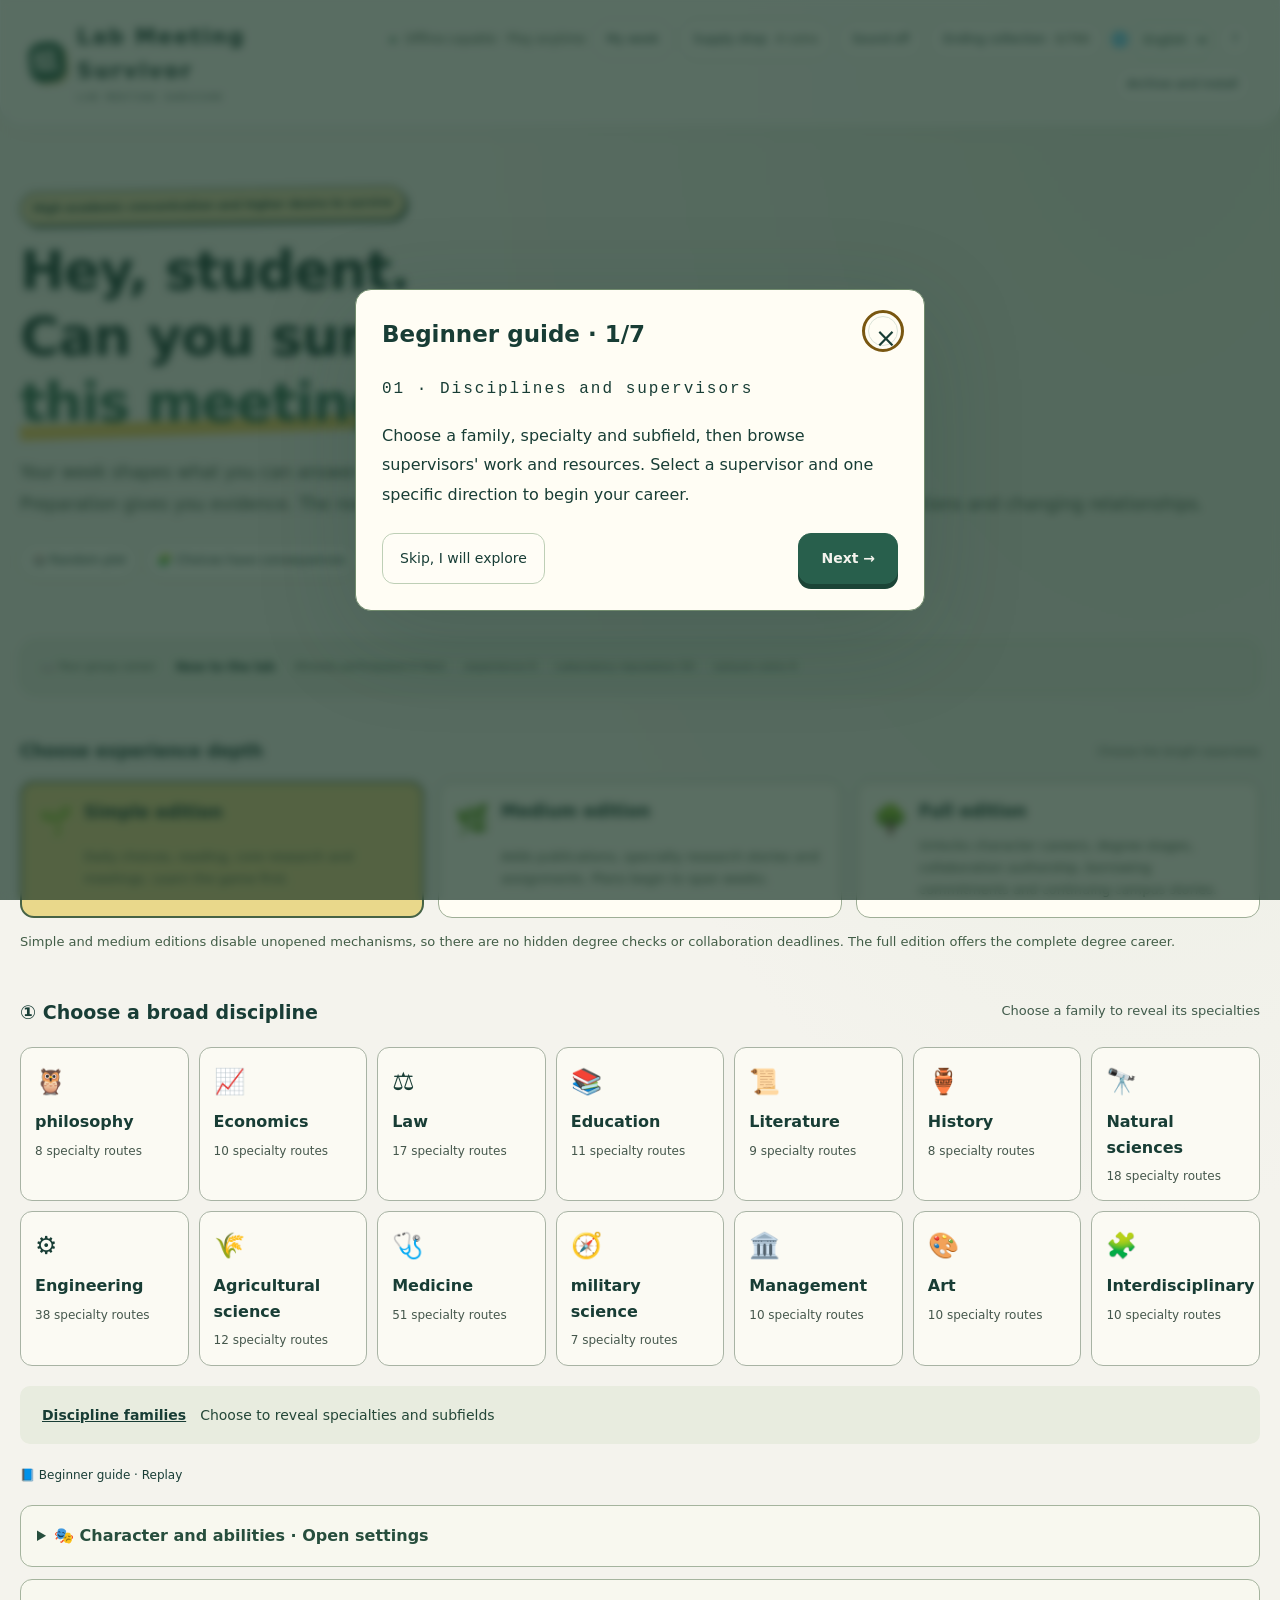
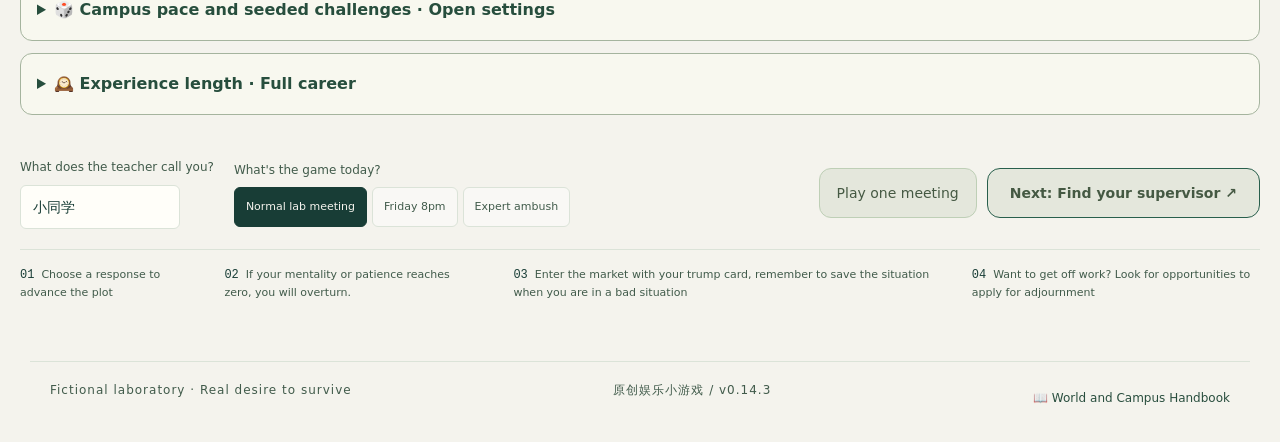
==== commit 499ff6d2: "Connect peer memories, personal promises and borrowed resource handoffs" ====
--- a/en.html
+++ b/en.html
@@ -3,24 +3,24 @@
 <head>
   <meta charset="UTF-8"><meta name="viewport" content="width=device-width, initial-scale=1">
   <meta name="theme-color" content="#163f36"><title>组会求生 · 同学，下一页。</title>
-  <link rel="stylesheet" href="style.css?v=0.14.2">
-  <link rel="stylesheet" href="week.css?v=0.14.2">
-  <link rel="stylesheet" href="campus.css?v=0.14.2">
-<link rel="stylesheet" href="preparation.css?v=0.14.2">
-<link rel="stylesheet" href="v06.css?v=0.14.2"><link rel="stylesheet" href="opportunities.css?v=0.14.2"><link rel="stylesheet" href="living-world.css?v=0.14.2">
-<link rel="stylesheet" href="route-stories.css?v=0.14.2">
-<link rel="stylesheet" href="academic-life.css?v=0.14.2"><link rel="stylesheet" href="taxonomy.css?v=0.14.2"><link rel="stylesheet" href="hub.css?v=0.14.2"><link rel="manifest" href="manifest.webmanifest"><link rel="apple-touch-icon" href="icons/app-192.png"><meta name="apple-mobile-web-app-capable" content="yes">
+  <link rel="stylesheet" href="style.css?v=0.14.3">
+  <link rel="stylesheet" href="week.css?v=0.14.3">
+  <link rel="stylesheet" href="campus.css?v=0.14.3">
+<link rel="stylesheet" href="preparation.css?v=0.14.3">
+<link rel="stylesheet" href="v06.css?v=0.14.3"><link rel="stylesheet" href="opportunities.css?v=0.14.3"><link rel="stylesheet" href="living-world.css?v=0.14.3">
+<link rel="stylesheet" href="route-stories.css?v=0.14.3">
+<link rel="stylesheet" href="academic-life.css?v=0.14.3"><link rel="stylesheet" href="taxonomy.css?v=0.14.3"><link rel="stylesheet" href="hub.css?v=0.14.3"><link rel="manifest" href="manifest.webmanifest"><link rel="apple-touch-icon" href="icons/app-192.png"><meta name="apple-mobile-web-app-capable" content="yes">
 </head>
 <body>
 <header class="topbar"><a href="#" id="brand" class="brand"><span class="brand-icon">组</span><span>组会求生<small>LAB MEETING SURVIVOR</small></span></a><nav><span class="offline"><i></i> 单机 · 随时开玩</span><button id="calendar" class="plain">我的一周</button><button id="shop" class="plain">补给站 <span id="coin-count">0</span></button><button id="sound" class="plain" aria-pressed="false">音效 关</button><button id="collection" class="plain">结局图鉴 <span id="collection-count">0/400</span></button></nav></header>
 <main id="app"></main>
-<footer><span>虚构实验室 · 真实求生欲</span><span>原创娱乐小游戏 / v0.14.2</span></footer>
+<footer><span>虚构实验室 · 真实求生欲</span><span>原创娱乐小游戏 / v0.14.3</span></footer>
 <dialog id="album"><div class="dialog-head"><div><p class="eyebrow">THE MANY WAYS TO LEAVE A MEETING</p><h2>下班的方式不止一种。</h2></div><button id="close-album" class="close" aria-label="关闭图鉴">×</button></div><div id="album-grid"></div><p class="muted">结局收藏存在当前浏览器里。再来一局，解锁另一种人生。</p></dialog>
 <dialog id="card-modal"><div class="dialog-head"><div><p class="eyebrow">YOUR MEETING REPORT</p><h2>把这场组会带走。</h2></div><button id="close-card" class="close" aria-label="关闭结局卡">×</button></div><img id="card-image" alt="本场组会结局卡"><div class="card-actions"><button id="save-card-image" class="primary">下载图片 ↓</button><p class="muted">也可以长按或右键图片保存。</p></div></dialog>
 <dialog id="shop-modal"><div class="dialog-head"><div><p class="eyebrow">AFTER-MEETING SUPPLY STORE</p><h2>给下一场，留一点底牌。</h2></div><button id="close-shop" class="close" aria-label="关闭补给站">×</button></div><div id="shop-grid"></div><p class="muted" id="shop-note"></p></dialog>
 <div id="toast" role="status" aria-live="polite"></div>
-<script src="content.js?v=0.14.2"></script><script src="content-expand.js?v=0.14.2"></script><script src="content-disciplines.js?v=0.14.2"></script><script src="content-v03.js?v=0.14.2"></script><script src="content-cast-v08.js?v=0.14.2"></script><script src="medical-specialties.js?v=0.14.2"></script><script src="discipline-catalogue-content.js?v=0.14.2"></script><script src="discipline-specialties.js?v=0.14.2"></script><script src="experience-levels.js?v=0.14.2"></script><script src="content-week.js?v=0.14.2"></script><script src="campus-content.js?v=0.14.2"></script><script src="campus-engine.js?v=0.14.2"></script><script src="preparation.js?v=0.14.2"></script>
-<script src="uncertainty.js?v=0.14.2"></script><script src="life-surprise-content.js?v=0.14.2"></script><script src="cast-surprises-v08.js?v=0.14.2"></script><script src="life-surprises.js?v=0.14.2"></script><script src="content-expansion-v06.js?v=0.14.2"></script><script src="cross-discipline.js?v=0.14.2"></script><script src="group-dynamics.js?v=0.14.2"></script><script src="assignments.js?v=0.14.2"></script><script src="side-stories.js?v=0.14.2"></script><script src="living-world.js?v=0.14.2"></script><script src="research-directions.js?v=0.14.2"></script><script src="research-directions-extra.js?v=0.14.2"></script><script src="discipline-taxonomy.js?v=0.14.2"></script><script src="medical-taxonomy.js?v=0.14.2"></script><script src="discipline-tree.js?v=0.14.2"></script><script src="mentor-profiles.js?v=0.14.2"></script><script src="narrative-world.js?v=0.14.2"></script><script src="world-setting.js?v=0.14.2"></script><script src="faculty-biographies.js?v=0.14.2"></script><script src="route-stories.js?v=0.14.2"></script><script src="publication.js?v=0.14.2"></script><script src="academic-life-content.js?v=0.14.2"></script><script src="academic-life.js?v=0.14.2"></script><script src="academic-dialogue.js?v=0.14.2"></script><script src="direction-review.js?v=0.14.2"></script><script src="professional-review.js?v=0.14.2"></script><script src="research-vignettes.js?v=0.14.2"></script><script src="faculty-portraits.js?v=0.14.2"></script><script src="faculty-lives.js?v=0.14.2"></script><script src="editorial-scenes.js?v=0.14.2"></script><script src="story-editorial.js?v=0.14.2"></script><script src="engine.js?v=0.14.2"></script><script src="career-timeline.js?v=0.14.2"></script><script src="week-engine.js?v=0.14.2"></script><script src="save-manager.js?v=0.14.2"></script><script src="game.js?v=0.14.2"></script><script src="campus-ui.js?v=0.14.2"></script><script src="preparation-ui.js?v=0.14.2"></script>
-<script src="living-world-ui.js?v=0.14.2"></script><script src="research-directions-ui.js?v=0.14.2"></script><script src="mentor-profiles-ui.js?v=0.14.2"></script><script src="faculty-dossier-ui.js?v=0.14.2"></script><script src="route-stories-ui.js?v=0.14.2"></script><script src="publication-ui.js?v=0.14.2"></script><script src="academic-life-ui.js?v=0.14.2"></script><script src="medical-taxonomy-ui.js?v=0.14.2"></script><script src="discipline-tree-ui.js?v=0.14.2"></script><script src="hub-ui.js?v=0.14.2"></script><script src="career-timeline-ui.js?v=0.14.2"></script><script src="dashboard-ui.js?v=0.14.2"></script><script src="experience-levels-ui.js?v=0.14.2"></script><script src="weekly-ui.js?v=0.14.2"></script><script src="world-handbook-ui.js?v=0.14.2"></script><script src="locale-data.js?v=0.14.2"></script><script src="install-app.js?v=0.14.2"></script><script src="i18n.js?v=0.14.2"></script>
+<script src="content.js?v=0.14.3"></script><script src="content-expand.js?v=0.14.3"></script><script src="content-disciplines.js?v=0.14.3"></script><script src="content-v03.js?v=0.14.3"></script><script src="content-cast-v08.js?v=0.14.3"></script><script src="medical-specialties.js?v=0.14.3"></script><script src="discipline-catalogue-content.js?v=0.14.3"></script><script src="discipline-specialties.js?v=0.14.3"></script><script src="experience-levels.js?v=0.14.3"></script><script src="content-week.js?v=0.14.3"></script><script src="campus-content.js?v=0.14.3"></script><script src="campus-engine.js?v=0.14.3"></script><script src="preparation.js?v=0.14.3"></script>
+<script src="uncertainty.js?v=0.14.3"></script><script src="life-surprise-content.js?v=0.14.3"></script><script src="cast-surprises-v08.js?v=0.14.3"></script><script src="life-surprises.js?v=0.14.3"></script><script src="content-expansion-v06.js?v=0.14.3"></script><script src="cross-discipline.js?v=0.14.3"></script><script src="group-dynamics.js?v=0.14.3"></script><script src="assignments.js?v=0.14.3"></script><script src="side-stories.js?v=0.14.3"></script><script src="living-world.js?v=0.14.3"></script><script src="research-directions.js?v=0.14.3"></script><script src="research-directions-extra.js?v=0.14.3"></script><script src="discipline-taxonomy.js?v=0.14.3"></script><script src="medical-taxonomy.js?v=0.14.3"></script><script src="discipline-tree.js?v=0.14.3"></script><script src="mentor-profiles.js?v=0.14.3"></script><script src="narrative-world.js?v=0.14.3"></script><script src="world-setting.js?v=0.14.3"></script><script src="faculty-biographies.js?v=0.14.3"></script><script src="route-stories.js?v=0.14.3"></script><script src="publication.js?v=0.14.3"></script><script src="academic-life-content.js?v=0.14.3"></script><script src="academic-life.js?v=0.14.3"></script><script src="academic-dialogue.js?v=0.14.3"></script><script src="direction-review.js?v=0.14.3"></script><script src="professional-review.js?v=0.14.3"></script><script src="research-vignettes.js?v=0.14.3"></script><script src="faculty-portraits.js?v=0.14.3"></script><script src="faculty-lives.js?v=0.14.3"></script><script src="editorial-scenes.js?v=0.14.3"></script><script src="story-editorial.js?v=0.14.3"></script><script src="people-memory.js?v=0.14.3"></script><script src="engine.js?v=0.14.3"></script><script src="career-timeline.js?v=0.14.3"></script><script src="week-engine.js?v=0.14.3"></script><script src="save-manager.js?v=0.14.3"></script><script src="game.js?v=0.14.3"></script><script src="campus-ui.js?v=0.14.3"></script><script src="preparation-ui.js?v=0.14.3"></script>
+<script src="living-world-ui.js?v=0.14.3"></script><script src="research-directions-ui.js?v=0.14.3"></script><script src="mentor-profiles-ui.js?v=0.14.3"></script><script src="faculty-dossier-ui.js?v=0.14.3"></script><script src="route-stories-ui.js?v=0.14.3"></script><script src="publication-ui.js?v=0.14.3"></script><script src="academic-life-ui.js?v=0.14.3"></script><script src="medical-taxonomy-ui.js?v=0.14.3"></script><script src="discipline-tree-ui.js?v=0.14.3"></script><script src="hub-ui.js?v=0.14.3"></script><script src="career-timeline-ui.js?v=0.14.3"></script><script src="dashboard-ui.js?v=0.14.3"></script><script src="experience-levels-ui.js?v=0.14.3"></script><script src="weekly-ui.js?v=0.14.3"></script><script src="world-handbook-ui.js?v=0.14.3"></script><script src="locale-data.js?v=0.14.3"></script><script src="install-app.js?v=0.14.3"></script><script src="i18n.js?v=0.14.3"></script>
 </body>
 </html>
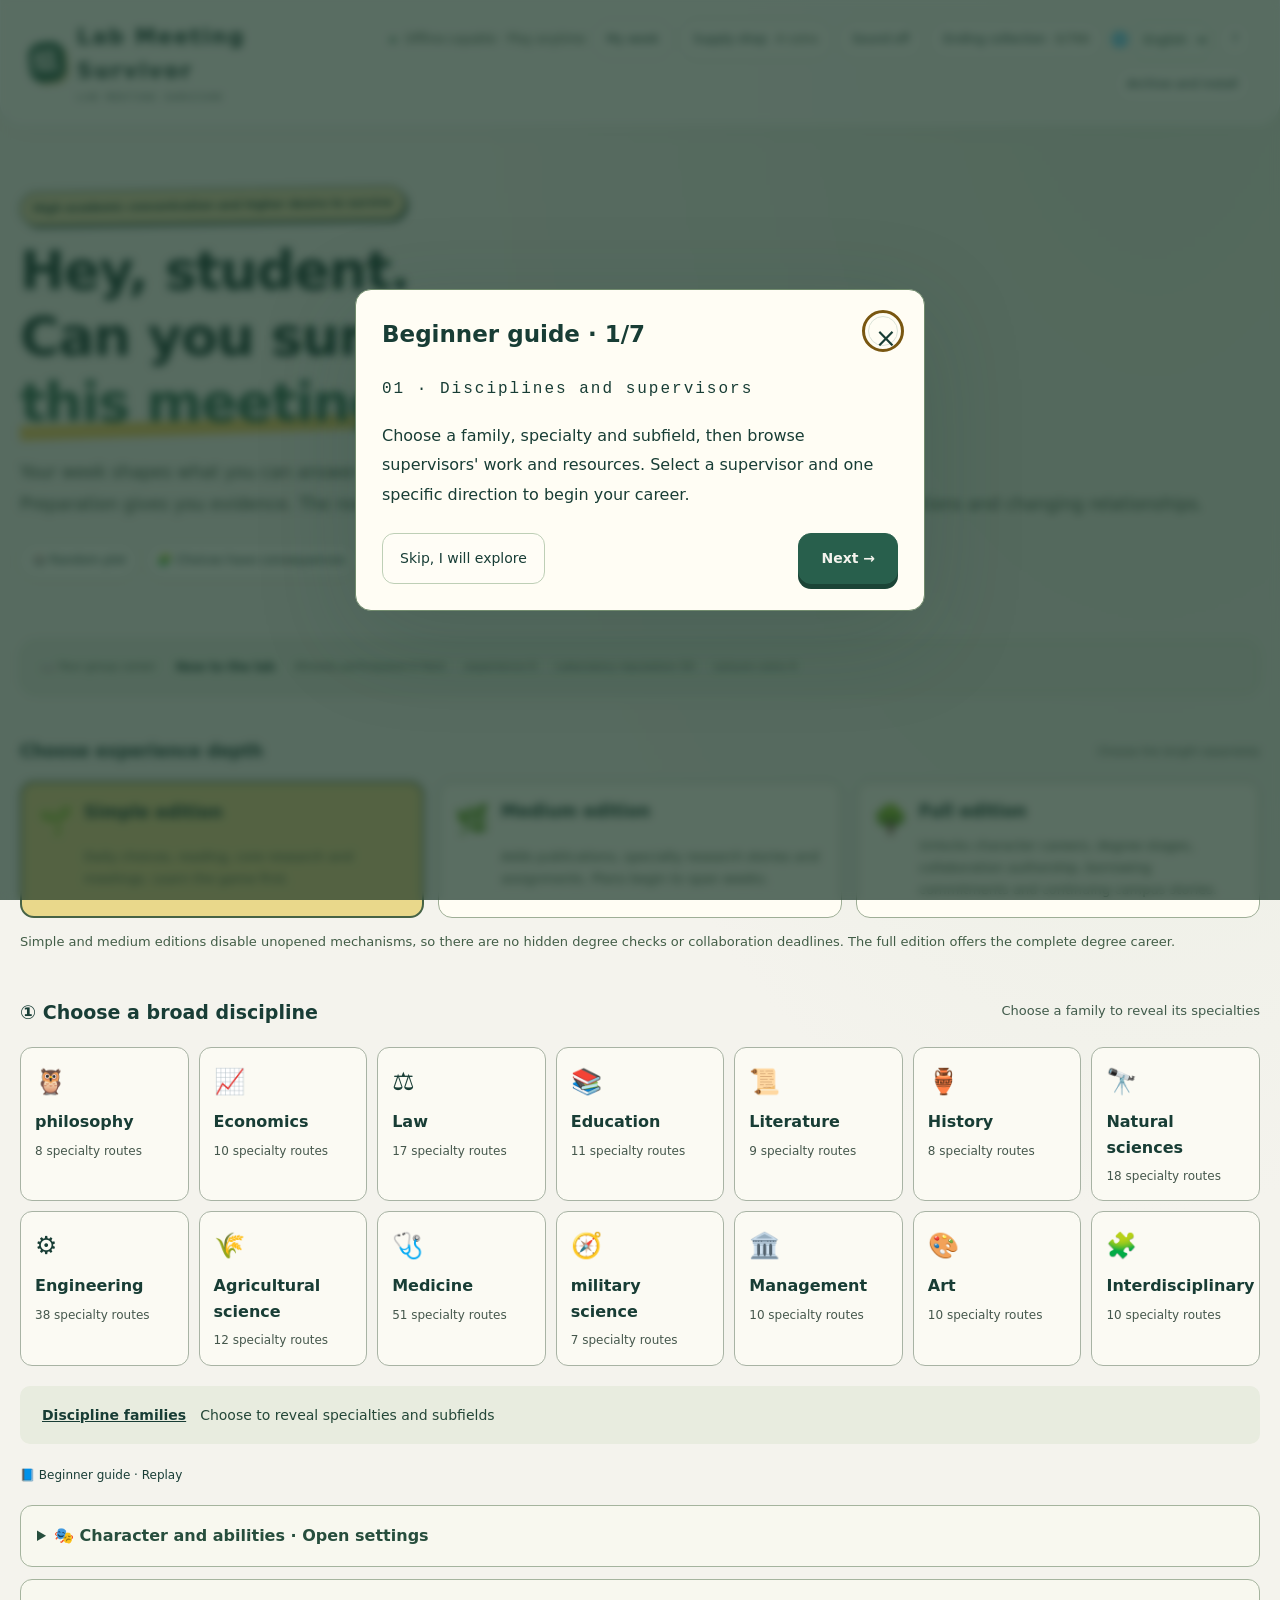
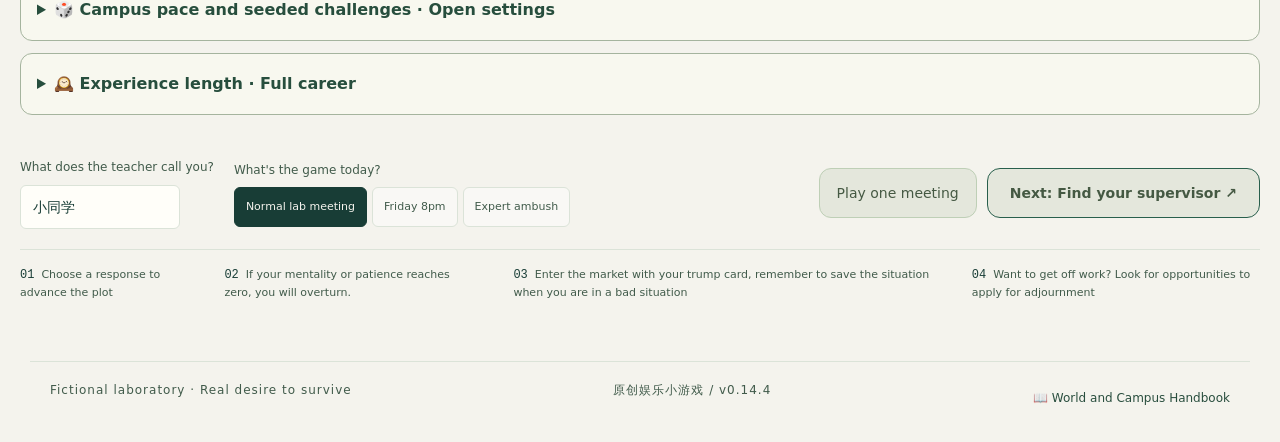
==== commit 31374431: "Refine direction libraries, learning notes and mentor appointments" ====
--- a/en.html
+++ b/en.html
@@ -3,24 +3,24 @@
 <head>
   <meta charset="UTF-8"><meta name="viewport" content="width=device-width, initial-scale=1">
   <meta name="theme-color" content="#163f36"><title>组会求生 · 同学，下一页。</title>
-  <link rel="stylesheet" href="style.css?v=0.14.3">
-  <link rel="stylesheet" href="week.css?v=0.14.3">
-  <link rel="stylesheet" href="campus.css?v=0.14.3">
-<link rel="stylesheet" href="preparation.css?v=0.14.3">
-<link rel="stylesheet" href="v06.css?v=0.14.3"><link rel="stylesheet" href="opportunities.css?v=0.14.3"><link rel="stylesheet" href="living-world.css?v=0.14.3">
-<link rel="stylesheet" href="route-stories.css?v=0.14.3">
-<link rel="stylesheet" href="academic-life.css?v=0.14.3"><link rel="stylesheet" href="taxonomy.css?v=0.14.3"><link rel="stylesheet" href="hub.css?v=0.14.3"><link rel="manifest" href="manifest.webmanifest"><link rel="apple-touch-icon" href="icons/app-192.png"><meta name="apple-mobile-web-app-capable" content="yes">
+  <link rel="stylesheet" href="style.css?v=0.14.4">
+  <link rel="stylesheet" href="week.css?v=0.14.4">
+  <link rel="stylesheet" href="campus.css?v=0.14.4">
+<link rel="stylesheet" href="preparation.css?v=0.14.4">
+<link rel="stylesheet" href="v06.css?v=0.14.4"><link rel="stylesheet" href="opportunities.css?v=0.14.4"><link rel="stylesheet" href="living-world.css?v=0.14.4">
+<link rel="stylesheet" href="route-stories.css?v=0.14.4">
+<link rel="stylesheet" href="academic-life.css?v=0.14.4"><link rel="stylesheet" href="taxonomy.css?v=0.14.4"><link rel="stylesheet" href="hub.css?v=0.14.4"><link rel="stylesheet" href="refinement.css?v=0.14.4"><link rel="manifest" href="manifest.webmanifest"><link rel="apple-touch-icon" href="icons/app-192.png"><meta name="apple-mobile-web-app-capable" content="yes">
 </head>
 <body>
 <header class="topbar"><a href="#" id="brand" class="brand"><span class="brand-icon">组</span><span>组会求生<small>LAB MEETING SURVIVOR</small></span></a><nav><span class="offline"><i></i> 单机 · 随时开玩</span><button id="calendar" class="plain">我的一周</button><button id="shop" class="plain">补给站 <span id="coin-count">0</span></button><button id="sound" class="plain" aria-pressed="false">音效 关</button><button id="collection" class="plain">结局图鉴 <span id="collection-count">0/400</span></button></nav></header>
 <main id="app"></main>
-<footer><span>虚构实验室 · 真实求生欲</span><span>原创娱乐小游戏 / v0.14.3</span></footer>
+<footer><span>虚构实验室 · 真实求生欲</span><span>原创娱乐小游戏 / v0.14.4</span></footer>
 <dialog id="album"><div class="dialog-head"><div><p class="eyebrow">THE MANY WAYS TO LEAVE A MEETING</p><h2>下班的方式不止一种。</h2></div><button id="close-album" class="close" aria-label="关闭图鉴">×</button></div><div id="album-grid"></div><p class="muted">结局收藏存在当前浏览器里。再来一局，解锁另一种人生。</p></dialog>
 <dialog id="card-modal"><div class="dialog-head"><div><p class="eyebrow">YOUR MEETING REPORT</p><h2>把这场组会带走。</h2></div><button id="close-card" class="close" aria-label="关闭结局卡">×</button></div><img id="card-image" alt="本场组会结局卡"><div class="card-actions"><button id="save-card-image" class="primary">下载图片 ↓</button><p class="muted">也可以长按或右键图片保存。</p></div></dialog>
 <dialog id="shop-modal"><div class="dialog-head"><div><p class="eyebrow">AFTER-MEETING SUPPLY STORE</p><h2>给下一场，留一点底牌。</h2></div><button id="close-shop" class="close" aria-label="关闭补给站">×</button></div><div id="shop-grid"></div><p class="muted" id="shop-note"></p></dialog>
 <div id="toast" role="status" aria-live="polite"></div>
-<script src="content.js?v=0.14.3"></script><script src="content-expand.js?v=0.14.3"></script><script src="content-disciplines.js?v=0.14.3"></script><script src="content-v03.js?v=0.14.3"></script><script src="content-cast-v08.js?v=0.14.3"></script><script src="medical-specialties.js?v=0.14.3"></script><script src="discipline-catalogue-content.js?v=0.14.3"></script><script src="discipline-specialties.js?v=0.14.3"></script><script src="experience-levels.js?v=0.14.3"></script><script src="content-week.js?v=0.14.3"></script><script src="campus-content.js?v=0.14.3"></script><script src="campus-engine.js?v=0.14.3"></script><script src="preparation.js?v=0.14.3"></script>
-<script src="uncertainty.js?v=0.14.3"></script><script src="life-surprise-content.js?v=0.14.3"></script><script src="cast-surprises-v08.js?v=0.14.3"></script><script src="life-surprises.js?v=0.14.3"></script><script src="content-expansion-v06.js?v=0.14.3"></script><script src="cross-discipline.js?v=0.14.3"></script><script src="group-dynamics.js?v=0.14.3"></script><script src="assignments.js?v=0.14.3"></script><script src="side-stories.js?v=0.14.3"></script><script src="living-world.js?v=0.14.3"></script><script src="research-directions.js?v=0.14.3"></script><script src="research-directions-extra.js?v=0.14.3"></script><script src="discipline-taxonomy.js?v=0.14.3"></script><script src="medical-taxonomy.js?v=0.14.3"></script><script src="discipline-tree.js?v=0.14.3"></script><script src="mentor-profiles.js?v=0.14.3"></script><script src="narrative-world.js?v=0.14.3"></script><script src="world-setting.js?v=0.14.3"></script><script src="faculty-biographies.js?v=0.14.3"></script><script src="route-stories.js?v=0.14.3"></script><script src="publication.js?v=0.14.3"></script><script src="academic-life-content.js?v=0.14.3"></script><script src="academic-life.js?v=0.14.3"></script><script src="academic-dialogue.js?v=0.14.3"></script><script src="direction-review.js?v=0.14.3"></script><script src="professional-review.js?v=0.14.3"></script><script src="research-vignettes.js?v=0.14.3"></script><script src="faculty-portraits.js?v=0.14.3"></script><script src="faculty-lives.js?v=0.14.3"></script><script src="editorial-scenes.js?v=0.14.3"></script><script src="story-editorial.js?v=0.14.3"></script><script src="people-memory.js?v=0.14.3"></script><script src="engine.js?v=0.14.3"></script><script src="career-timeline.js?v=0.14.3"></script><script src="week-engine.js?v=0.14.3"></script><script src="save-manager.js?v=0.14.3"></script><script src="game.js?v=0.14.3"></script><script src="campus-ui.js?v=0.14.3"></script><script src="preparation-ui.js?v=0.14.3"></script>
-<script src="living-world-ui.js?v=0.14.3"></script><script src="research-directions-ui.js?v=0.14.3"></script><script src="mentor-profiles-ui.js?v=0.14.3"></script><script src="faculty-dossier-ui.js?v=0.14.3"></script><script src="route-stories-ui.js?v=0.14.3"></script><script src="publication-ui.js?v=0.14.3"></script><script src="academic-life-ui.js?v=0.14.3"></script><script src="medical-taxonomy-ui.js?v=0.14.3"></script><script src="discipline-tree-ui.js?v=0.14.3"></script><script src="hub-ui.js?v=0.14.3"></script><script src="career-timeline-ui.js?v=0.14.3"></script><script src="dashboard-ui.js?v=0.14.3"></script><script src="experience-levels-ui.js?v=0.14.3"></script><script src="weekly-ui.js?v=0.14.3"></script><script src="world-handbook-ui.js?v=0.14.3"></script><script src="locale-data.js?v=0.14.3"></script><script src="install-app.js?v=0.14.3"></script><script src="i18n.js?v=0.14.3"></script>
+<script src="content.js?v=0.14.4"></script><script src="content-expand.js?v=0.14.4"></script><script src="content-disciplines.js?v=0.14.4"></script><script src="content-v03.js?v=0.14.4"></script><script src="content-cast-v08.js?v=0.14.4"></script><script src="medical-specialties.js?v=0.14.4"></script><script src="discipline-catalogue-content.js?v=0.14.4"></script><script src="discipline-specialties.js?v=0.14.4"></script><script src="experience-levels.js?v=0.14.4"></script><script src="content-week.js?v=0.14.4"></script><script src="campus-content.js?v=0.14.4"></script><script src="campus-engine.js?v=0.14.4"></script><script src="preparation.js?v=0.14.4"></script>
+<script src="uncertainty.js?v=0.14.4"></script><script src="life-surprise-content.js?v=0.14.4"></script><script src="cast-surprises-v08.js?v=0.14.4"></script><script src="life-surprises.js?v=0.14.4"></script><script src="content-expansion-v06.js?v=0.14.4"></script><script src="cross-discipline.js?v=0.14.4"></script><script src="group-dynamics.js?v=0.14.4"></script><script src="assignments.js?v=0.14.4"></script><script src="side-stories.js?v=0.14.4"></script><script src="living-world.js?v=0.14.4"></script><script src="research-directions.js?v=0.14.4"></script><script src="research-directions-extra.js?v=0.14.4"></script><script src="discipline-taxonomy.js?v=0.14.4"></script><script src="medical-taxonomy.js?v=0.14.4"></script><script src="discipline-tree.js?v=0.14.4"></script><script src="mentor-profiles.js?v=0.14.4"></script><script src="narrative-world.js?v=0.14.4"></script><script src="world-setting.js?v=0.14.4"></script><script src="faculty-biographies.js?v=0.14.4"></script><script src="route-stories.js?v=0.14.4"></script><script src="publication.js?v=0.14.4"></script><script src="academic-life-content.js?v=0.14.4"></script><script src="academic-life.js?v=0.14.4"></script><script src="academic-dialogue.js?v=0.14.4"></script><script src="direction-review.js?v=0.14.4"></script><script src="professional-review.js?v=0.14.4"></script><script src="research-vignettes.js?v=0.14.4"></script><script src="direction-study-content.js?v=0.14.4"></script><script src="direction-library.js?v=0.14.4"></script><script src="faculty-portraits.js?v=0.14.4"></script><script src="faculty-lives.js?v=0.14.4"></script><script src="editorial-scenes.js?v=0.14.4"></script><script src="story-editorial.js?v=0.14.4"></script><script src="people-memory.js?v=0.14.4"></script><script src="mentor-appointments.js?v=0.14.4"></script><script src="engine.js?v=0.14.4"></script><script src="career-timeline.js?v=0.14.4"></script><script src="week-engine.js?v=0.14.4"></script><script src="save-manager.js?v=0.14.4"></script><script src="game.js?v=0.14.4"></script><script src="campus-ui.js?v=0.14.4"></script><script src="preparation-ui.js?v=0.14.4"></script>
+<script src="living-world-ui.js?v=0.14.4"></script><script src="research-directions-ui.js?v=0.14.4"></script><script src="direction-library-ui.js?v=0.14.4"></script><script src="mentor-profiles-ui.js?v=0.14.4"></script><script src="faculty-dossier-ui.js?v=0.14.4"></script><script src="route-stories-ui.js?v=0.14.4"></script><script src="publication-ui.js?v=0.14.4"></script><script src="academic-life-ui.js?v=0.14.4"></script><script src="medical-taxonomy-ui.js?v=0.14.4"></script><script src="discipline-tree-ui.js?v=0.14.4"></script><script src="hub-ui.js?v=0.14.4"></script><script src="career-timeline-ui.js?v=0.14.4"></script><script src="dashboard-ui.js?v=0.14.4"></script><script src="experience-levels-ui.js?v=0.14.4"></script><script src="weekly-ui.js?v=0.14.4"></script><script src="world-handbook-ui.js?v=0.14.4"></script><script src="locale-data.js?v=0.14.4"></script><script src="install-app.js?v=0.14.4"></script><script src="i18n.js?v=0.14.4"></script>
 </body>
 </html>
--- a/refinement.css
+++ b/refinement.css
@@ -0,0 +1,33 @@
+/* Labels and people now occupy their own rows, including large and translated text. */
+.meeting-scene{display:flex;flex-wrap:wrap;gap:10px;padding:14px 16px}
+.meeting-scene .room-label,.meeting-scene .room-status{position:static;max-width:100%;line-height:1.6;overflow-wrap:anywhere}
+.meeting-scene .room-status{margin-left:auto}
+.meeting-scene .group-scene{flex:1 0 100%;min-width:0;padding:0;min-height:0}
+.meeting-scene .group-scene>p{margin:4px 0 12px;font-size:13px;line-height:1.7}
+.meeting-scene .npc-roster{position:static;flex:1 0 100%;flex-wrap:wrap;gap:6px}
+.meeting-scene .scene{flex:1 0 100%}
+.phase-label,.feedback-bottom,.faculty-tools,.faculty-pagination{flex-wrap:wrap;gap:10px}
+.close{flex-shrink:0}
+.event-area .narration{white-space:pre-line;color:#40594b;font-size:14px;line-height:1.9}
+.event-area h2{overflow-wrap:anywhere;font-size:clamp(19px,2.4vw,23px)}
+.choice strong{font-size:14px;line-height:1.85}
+.direction-library-entry{display:flex;flex-wrap:wrap;gap:12px;margin:0 0 18px}
+.direction-library-dialog{width:min(760px,94vw);padding-top:0}
+.direction-library-dialog .dialog-head{position:sticky;top:0;z-index:2;background:#fffdf3;margin:0 -28px 12px;padding:18px 28px;border-bottom:1px solid #bccbbb}
+.library-section,.learning-note{padding:16px 0;border-top:1px solid var(--line)}
+.library-section h3,.learning-note h3{font-size:16px;margin:0 0 8px;line-height:1.65}
+.library-section p,.learning-note p,.library-topic,.learning-explanation p{font-size:14px;line-height:1.9;white-space:pre-line;margin:8px 0;color:#304f41}
+.learning-explanation{margin-top:16px;border-top:1px solid #b6c5b6;padding-top:14px}
+.learning-explanation summary{font-size:14px;font-weight:700;color:#244c3b}
+.learning-explanation small,.learning-note small{font-size:12px;line-height:1.8;color:#435d4d}
+.faculty-tools label{min-width:0}
+.faculty-appointment{padding:12px;border-left:3px solid #789772;background:#edf2e5;line-height:1.85}
+.study-fold{border-top:1px solid #bccbbb;padding:14px 0;font-size:14px;line-height:1.85;color:#304f41}
+.study-fold summary{font-weight:700;color:#244c3b}
+.study-fold small,.study-reference small{display:block;font-size:12px;color:#435d4d;line-height:1.8}
+.study-fold ol{padding-left:24px}.study-fold li{margin:10px 0}
+.study-choices{display:grid;gap:10px;margin:14px 0}.study-choices button{text-align:left;white-space:normal;font-size:14px;line-height:1.8}
+#study-explanation{padding:14px;background:#e9f0e4;border-left:3px solid #678568;color:#244c3b}
+.study-reference{padding:12px 0;overflow-wrap:anywhere}.study-reference a{color:#205a47;text-decoration:underline;text-underline-offset:3px}
+@media(max-width:700px){.direction-library-dialog{padding-top:0}.direction-library-dialog .dialog-head{margin:0 -20px 12px;padding:14px 20px}}
+@media(max-width:700px){.meeting-scene{padding:12px}.meeting-scene .group-scene article{flex:1 1 64px;min-width:0}.meeting-scene .group-scene article strong{font-size:12px;overflow-wrap:anywhere}.faculty-tools{grid-template-columns:1fr 1fr}.faculty-tools>label:first-child{grid-column:1/-1}.faculty-tools .segmented,#faculty-random{grid-column:1/-1}.feedback-bottom small{max-width:none}.direction-library-entry>button{width:100%;text-align:left}.event-area{padding:18px 16px}}
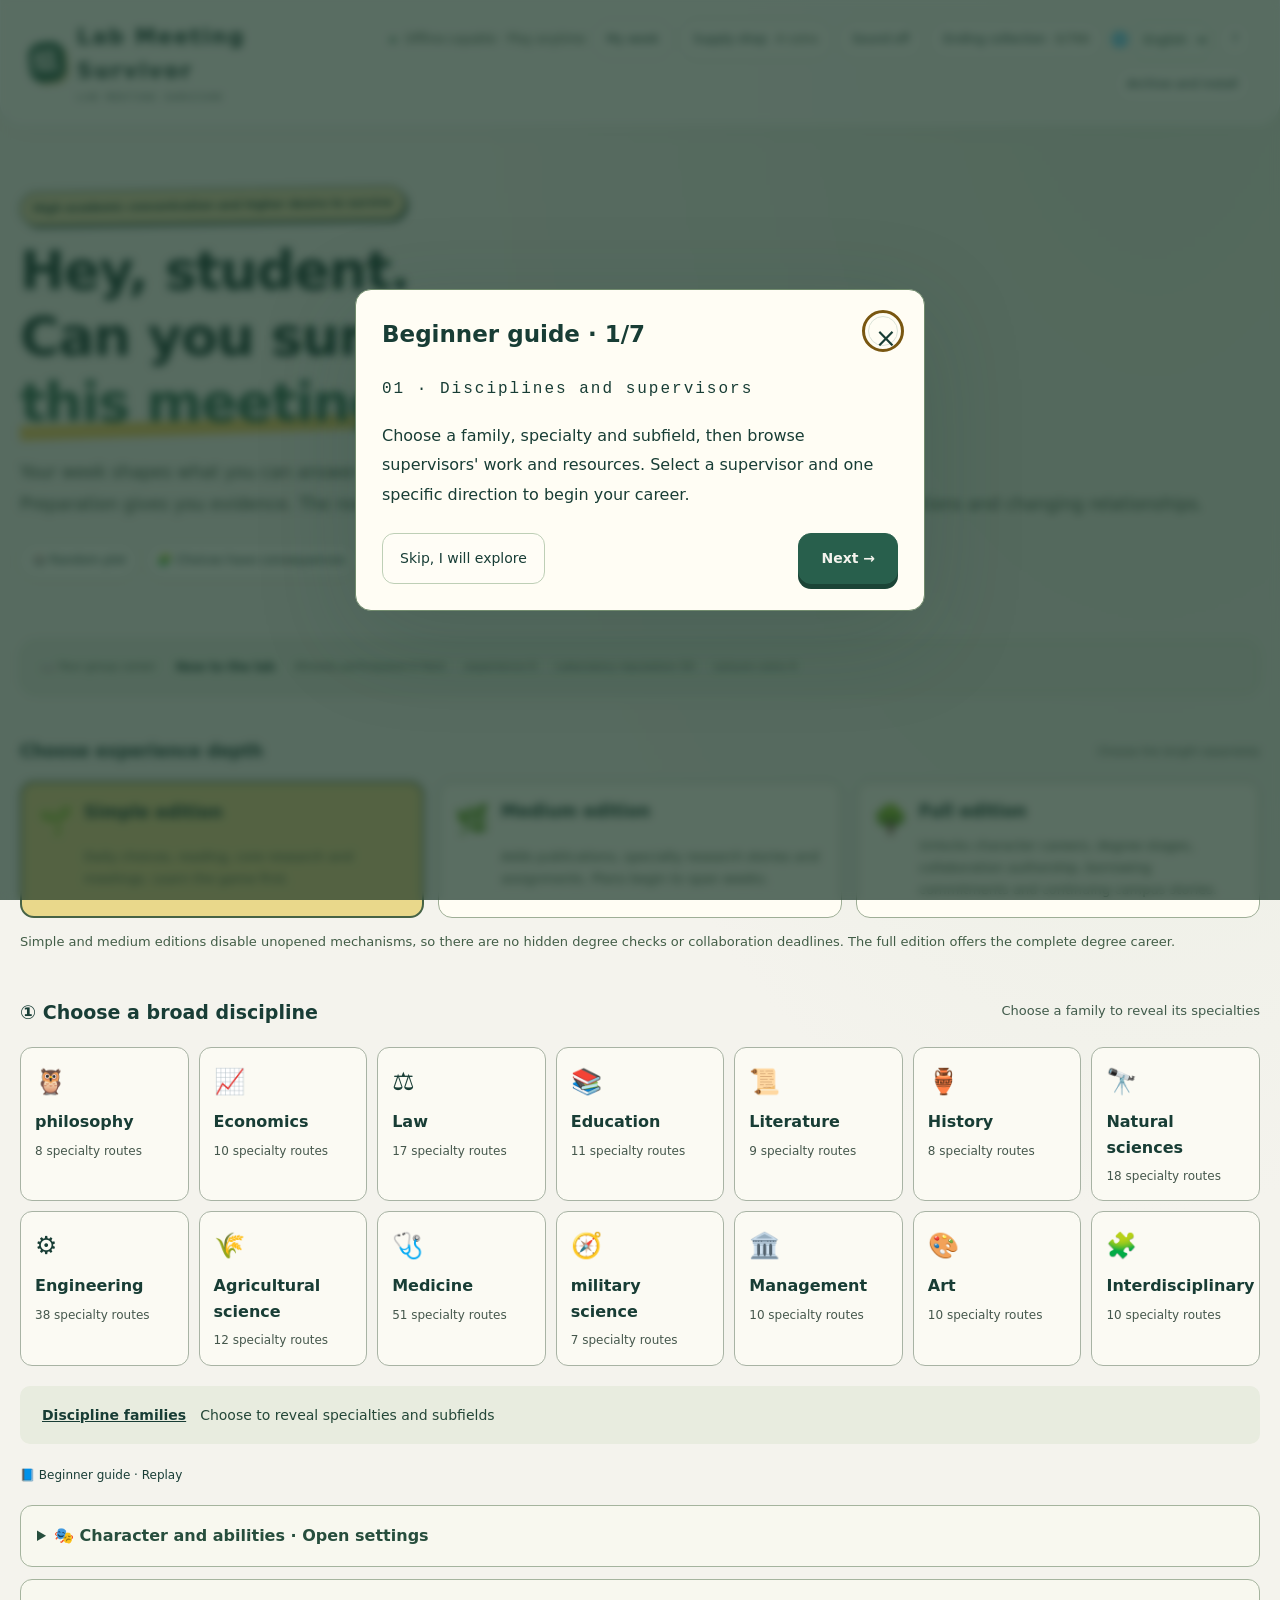
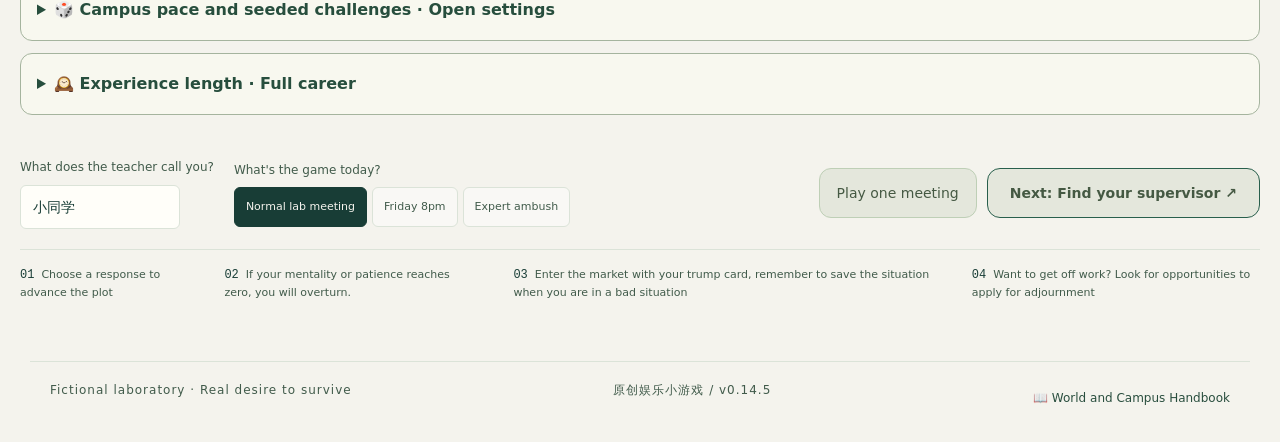
==== commit fb020d3d: "Add foundational and frontier research agendas with saved project emphasis" ====
--- a/en.html
+++ b/en.html
@@ -3,24 +3,24 @@
 <head>
   <meta charset="UTF-8"><meta name="viewport" content="width=device-width, initial-scale=1">
   <meta name="theme-color" content="#163f36"><title>组会求生 · 同学，下一页。</title>
-  <link rel="stylesheet" href="style.css?v=0.14.4">
-  <link rel="stylesheet" href="week.css?v=0.14.4">
-  <link rel="stylesheet" href="campus.css?v=0.14.4">
-<link rel="stylesheet" href="preparation.css?v=0.14.4">
-<link rel="stylesheet" href="v06.css?v=0.14.4"><link rel="stylesheet" href="opportunities.css?v=0.14.4"><link rel="stylesheet" href="living-world.css?v=0.14.4">
-<link rel="stylesheet" href="route-stories.css?v=0.14.4">
-<link rel="stylesheet" href="academic-life.css?v=0.14.4"><link rel="stylesheet" href="taxonomy.css?v=0.14.4"><link rel="stylesheet" href="hub.css?v=0.14.4"><link rel="stylesheet" href="refinement.css?v=0.14.4"><link rel="manifest" href="manifest.webmanifest"><link rel="apple-touch-icon" href="icons/app-192.png"><meta name="apple-mobile-web-app-capable" content="yes">
+  <link rel="stylesheet" href="style.css?v=0.14.5">
+  <link rel="stylesheet" href="week.css?v=0.14.5">
+  <link rel="stylesheet" href="campus.css?v=0.14.5">
+<link rel="stylesheet" href="preparation.css?v=0.14.5">
+<link rel="stylesheet" href="v06.css?v=0.14.5"><link rel="stylesheet" href="opportunities.css?v=0.14.5"><link rel="stylesheet" href="living-world.css?v=0.14.5">
+<link rel="stylesheet" href="route-stories.css?v=0.14.5">
+<link rel="stylesheet" href="academic-life.css?v=0.14.5"><link rel="stylesheet" href="taxonomy.css?v=0.14.5"><link rel="stylesheet" href="hub.css?v=0.14.5"><link rel="stylesheet" href="refinement.css?v=0.14.5"><link rel="manifest" href="manifest.webmanifest"><link rel="apple-touch-icon" href="icons/app-192.png"><meta name="apple-mobile-web-app-capable" content="yes">
 </head>
 <body>
 <header class="topbar"><a href="#" id="brand" class="brand"><span class="brand-icon">组</span><span>组会求生<small>LAB MEETING SURVIVOR</small></span></a><nav><span class="offline"><i></i> 单机 · 随时开玩</span><button id="calendar" class="plain">我的一周</button><button id="shop" class="plain">补给站 <span id="coin-count">0</span></button><button id="sound" class="plain" aria-pressed="false">音效 关</button><button id="collection" class="plain">结局图鉴 <span id="collection-count">0/400</span></button></nav></header>
 <main id="app"></main>
-<footer><span>虚构实验室 · 真实求生欲</span><span>原创娱乐小游戏 / v0.14.4</span></footer>
+<footer><span>虚构实验室 · 真实求生欲</span><span>原创娱乐小游戏 / v0.14.5</span></footer>
 <dialog id="album"><div class="dialog-head"><div><p class="eyebrow">THE MANY WAYS TO LEAVE A MEETING</p><h2>下班的方式不止一种。</h2></div><button id="close-album" class="close" aria-label="关闭图鉴">×</button></div><div id="album-grid"></div><p class="muted">结局收藏存在当前浏览器里。再来一局，解锁另一种人生。</p></dialog>
 <dialog id="card-modal"><div class="dialog-head"><div><p class="eyebrow">YOUR MEETING REPORT</p><h2>把这场组会带走。</h2></div><button id="close-card" class="close" aria-label="关闭结局卡">×</button></div><img id="card-image" alt="本场组会结局卡"><div class="card-actions"><button id="save-card-image" class="primary">下载图片 ↓</button><p class="muted">也可以长按或右键图片保存。</p></div></dialog>
 <dialog id="shop-modal"><div class="dialog-head"><div><p class="eyebrow">AFTER-MEETING SUPPLY STORE</p><h2>给下一场，留一点底牌。</h2></div><button id="close-shop" class="close" aria-label="关闭补给站">×</button></div><div id="shop-grid"></div><p class="muted" id="shop-note"></p></dialog>
 <div id="toast" role="status" aria-live="polite"></div>
-<script src="content.js?v=0.14.4"></script><script src="content-expand.js?v=0.14.4"></script><script src="content-disciplines.js?v=0.14.4"></script><script src="content-v03.js?v=0.14.4"></script><script src="content-cast-v08.js?v=0.14.4"></script><script src="medical-specialties.js?v=0.14.4"></script><script src="discipline-catalogue-content.js?v=0.14.4"></script><script src="discipline-specialties.js?v=0.14.4"></script><script src="experience-levels.js?v=0.14.4"></script><script src="content-week.js?v=0.14.4"></script><script src="campus-content.js?v=0.14.4"></script><script src="campus-engine.js?v=0.14.4"></script><script src="preparation.js?v=0.14.4"></script>
-<script src="uncertainty.js?v=0.14.4"></script><script src="life-surprise-content.js?v=0.14.4"></script><script src="cast-surprises-v08.js?v=0.14.4"></script><script src="life-surprises.js?v=0.14.4"></script><script src="content-expansion-v06.js?v=0.14.4"></script><script src="cross-discipline.js?v=0.14.4"></script><script src="group-dynamics.js?v=0.14.4"></script><script src="assignments.js?v=0.14.4"></script><script src="side-stories.js?v=0.14.4"></script><script src="living-world.js?v=0.14.4"></script><script src="research-directions.js?v=0.14.4"></script><script src="research-directions-extra.js?v=0.14.4"></script><script src="discipline-taxonomy.js?v=0.14.4"></script><script src="medical-taxonomy.js?v=0.14.4"></script><script src="discipline-tree.js?v=0.14.4"></script><script src="mentor-profiles.js?v=0.14.4"></script><script src="narrative-world.js?v=0.14.4"></script><script src="world-setting.js?v=0.14.4"></script><script src="faculty-biographies.js?v=0.14.4"></script><script src="route-stories.js?v=0.14.4"></script><script src="publication.js?v=0.14.4"></script><script src="academic-life-content.js?v=0.14.4"></script><script src="academic-life.js?v=0.14.4"></script><script src="academic-dialogue.js?v=0.14.4"></script><script src="direction-review.js?v=0.14.4"></script><script src="professional-review.js?v=0.14.4"></script><script src="research-vignettes.js?v=0.14.4"></script><script src="direction-study-content.js?v=0.14.4"></script><script src="direction-library.js?v=0.14.4"></script><script src="faculty-portraits.js?v=0.14.4"></script><script src="faculty-lives.js?v=0.14.4"></script><script src="editorial-scenes.js?v=0.14.4"></script><script src="story-editorial.js?v=0.14.4"></script><script src="people-memory.js?v=0.14.4"></script><script src="mentor-appointments.js?v=0.14.4"></script><script src="engine.js?v=0.14.4"></script><script src="career-timeline.js?v=0.14.4"></script><script src="week-engine.js?v=0.14.4"></script><script src="save-manager.js?v=0.14.4"></script><script src="game.js?v=0.14.4"></script><script src="campus-ui.js?v=0.14.4"></script><script src="preparation-ui.js?v=0.14.4"></script>
-<script src="living-world-ui.js?v=0.14.4"></script><script src="research-directions-ui.js?v=0.14.4"></script><script src="direction-library-ui.js?v=0.14.4"></script><script src="mentor-profiles-ui.js?v=0.14.4"></script><script src="faculty-dossier-ui.js?v=0.14.4"></script><script src="route-stories-ui.js?v=0.14.4"></script><script src="publication-ui.js?v=0.14.4"></script><script src="academic-life-ui.js?v=0.14.4"></script><script src="medical-taxonomy-ui.js?v=0.14.4"></script><script src="discipline-tree-ui.js?v=0.14.4"></script><script src="hub-ui.js?v=0.14.4"></script><script src="career-timeline-ui.js?v=0.14.4"></script><script src="dashboard-ui.js?v=0.14.4"></script><script src="experience-levels-ui.js?v=0.14.4"></script><script src="weekly-ui.js?v=0.14.4"></script><script src="world-handbook-ui.js?v=0.14.4"></script><script src="locale-data.js?v=0.14.4"></script><script src="install-app.js?v=0.14.4"></script><script src="i18n.js?v=0.14.4"></script>
+<script src="content.js?v=0.14.5"></script><script src="content-expand.js?v=0.14.5"></script><script src="content-disciplines.js?v=0.14.5"></script><script src="content-v03.js?v=0.14.5"></script><script src="content-cast-v08.js?v=0.14.5"></script><script src="medical-specialties.js?v=0.14.5"></script><script src="discipline-catalogue-content.js?v=0.14.5"></script><script src="discipline-specialties.js?v=0.14.5"></script><script src="experience-levels.js?v=0.14.5"></script><script src="content-week.js?v=0.14.5"></script><script src="campus-content.js?v=0.14.5"></script><script src="campus-engine.js?v=0.14.5"></script><script src="preparation.js?v=0.14.5"></script>
+<script src="uncertainty.js?v=0.14.5"></script><script src="life-surprise-content.js?v=0.14.5"></script><script src="cast-surprises-v08.js?v=0.14.5"></script><script src="life-surprises.js?v=0.14.5"></script><script src="content-expansion-v06.js?v=0.14.5"></script><script src="cross-discipline.js?v=0.14.5"></script><script src="group-dynamics.js?v=0.14.5"></script><script src="assignments.js?v=0.14.5"></script><script src="side-stories.js?v=0.14.5"></script><script src="living-world.js?v=0.14.5"></script><script src="research-directions.js?v=0.14.5"></script><script src="research-directions-extra.js?v=0.14.5"></script><script src="discipline-taxonomy.js?v=0.14.5"></script><script src="medical-taxonomy.js?v=0.14.5"></script><script src="discipline-tree.js?v=0.14.5"></script><script src="mentor-profiles.js?v=0.14.5"></script><script src="narrative-world.js?v=0.14.5"></script><script src="world-setting.js?v=0.14.5"></script><script src="faculty-biographies.js?v=0.14.5"></script><script src="route-stories.js?v=0.14.5"></script><script src="publication.js?v=0.14.5"></script><script src="academic-life-content.js?v=0.14.5"></script><script src="academic-life.js?v=0.14.5"></script><script src="academic-dialogue.js?v=0.14.5"></script><script src="direction-review.js?v=0.14.5"></script><script src="professional-review.js?v=0.14.5"></script><script src="research-vignettes.js?v=0.14.5"></script><script src="direction-study-content.js?v=0.14.5"></script><script src="direction-library.js?v=0.14.5"></script><script src="research-agenda-content.js?v=0.14.5"></script><script src="research-agenda.js?v=0.14.5"></script><script src="faculty-portraits.js?v=0.14.5"></script><script src="faculty-lives.js?v=0.14.5"></script><script src="editorial-scenes.js?v=0.14.5"></script><script src="story-editorial.js?v=0.14.5"></script><script src="people-memory.js?v=0.14.5"></script><script src="mentor-appointments.js?v=0.14.5"></script><script src="engine.js?v=0.14.5"></script><script src="career-timeline.js?v=0.14.5"></script><script src="week-engine.js?v=0.14.5"></script><script src="save-manager.js?v=0.14.5"></script><script src="game.js?v=0.14.5"></script><script src="campus-ui.js?v=0.14.5"></script><script src="preparation-ui.js?v=0.14.5"></script>
+<script src="living-world-ui.js?v=0.14.5"></script><script src="research-directions-ui.js?v=0.14.5"></script><script src="direction-library-ui.js?v=0.14.5"></script><script src="mentor-profiles-ui.js?v=0.14.5"></script><script src="faculty-dossier-ui.js?v=0.14.5"></script><script src="route-stories-ui.js?v=0.14.5"></script><script src="publication-ui.js?v=0.14.5"></script><script src="academic-life-ui.js?v=0.14.5"></script><script src="medical-taxonomy-ui.js?v=0.14.5"></script><script src="discipline-tree-ui.js?v=0.14.5"></script><script src="hub-ui.js?v=0.14.5"></script><script src="career-timeline-ui.js?v=0.14.5"></script><script src="dashboard-ui.js?v=0.14.5"></script><script src="experience-levels-ui.js?v=0.14.5"></script><script src="weekly-ui.js?v=0.14.5"></script><script src="world-handbook-ui.js?v=0.14.5"></script><script src="locale-data.js?v=0.14.5"></script><script src="install-app.js?v=0.14.5"></script><script src="i18n.js?v=0.14.5"></script>
 </body>
 </html>
--- a/refinement.css
+++ b/refinement.css
@@ -29,5 +29,13 @@
 .study-choices{display:grid;gap:10px;margin:14px 0}.study-choices button{text-align:left;white-space:normal;font-size:14px;line-height:1.8}
 #study-explanation{padding:14px;background:#e9f0e4;border-left:3px solid #678568;color:#244c3b}
 .study-reference{padding:12px 0;overflow-wrap:anywhere}.study-reference a{color:#205a47;text-decoration:underline;text-underline-offset:3px}
+.research-agenda{margin:18px 0;padding:16px;background:#edf3e6;border:1px solid #9bb29b;border-radius:14px;color:#244c3b;overflow-wrap:anywhere}
+.research-agenda p{font-size:14px;line-height:1.85;white-space:pre-line}.research-agenda h3{font-size:16px;line-height:1.7;margin:12px 0}
+.research-agenda small{display:block;color:#3f5848;font-size:12px;line-height:1.8}.agenda-caption{font-weight:700;margin-top:0}
+.agenda-controls{display:flex;flex-wrap:wrap;gap:10px}.agenda-controls button{flex:1 1 180px;white-space:normal;line-height:1.7;min-width:0}
+.agenda-controls button[aria-pressed=true]{border:2px solid #315e48;background:#d9e7cf;color:#183d2c;font-weight:700}
+.agenda-controls button:disabled{opacity:1;color:#4c5c4e;cursor:not-allowed;background:#e4e8dd}
+.agenda-controls button[aria-pressed=true]:disabled{background:#d9e7cf;color:#183d2c}
+.agenda-boundary{border-left:3px solid #8a805d;padding-left:12px}.research-agenda .study-reference{border-top:1px solid #b4c4af}
 @media(max-width:700px){.direction-library-dialog{padding-top:0}.direction-library-dialog .dialog-head{margin:0 -20px 12px;padding:14px 20px}}
 @media(max-width:700px){.meeting-scene{padding:12px}.meeting-scene .group-scene article{flex:1 1 64px;min-width:0}.meeting-scene .group-scene article strong{font-size:12px;overflow-wrap:anywhere}.faculty-tools{grid-template-columns:1fr 1fr}.faculty-tools>label:first-child{grid-column:1/-1}.faculty-tools .segmented,#faculty-random{grid-column:1/-1}.feedback-bottom small{max-width:none}.direction-library-entry>button{width:100%;text-align:left}.event-area{padding:18px 16px}}
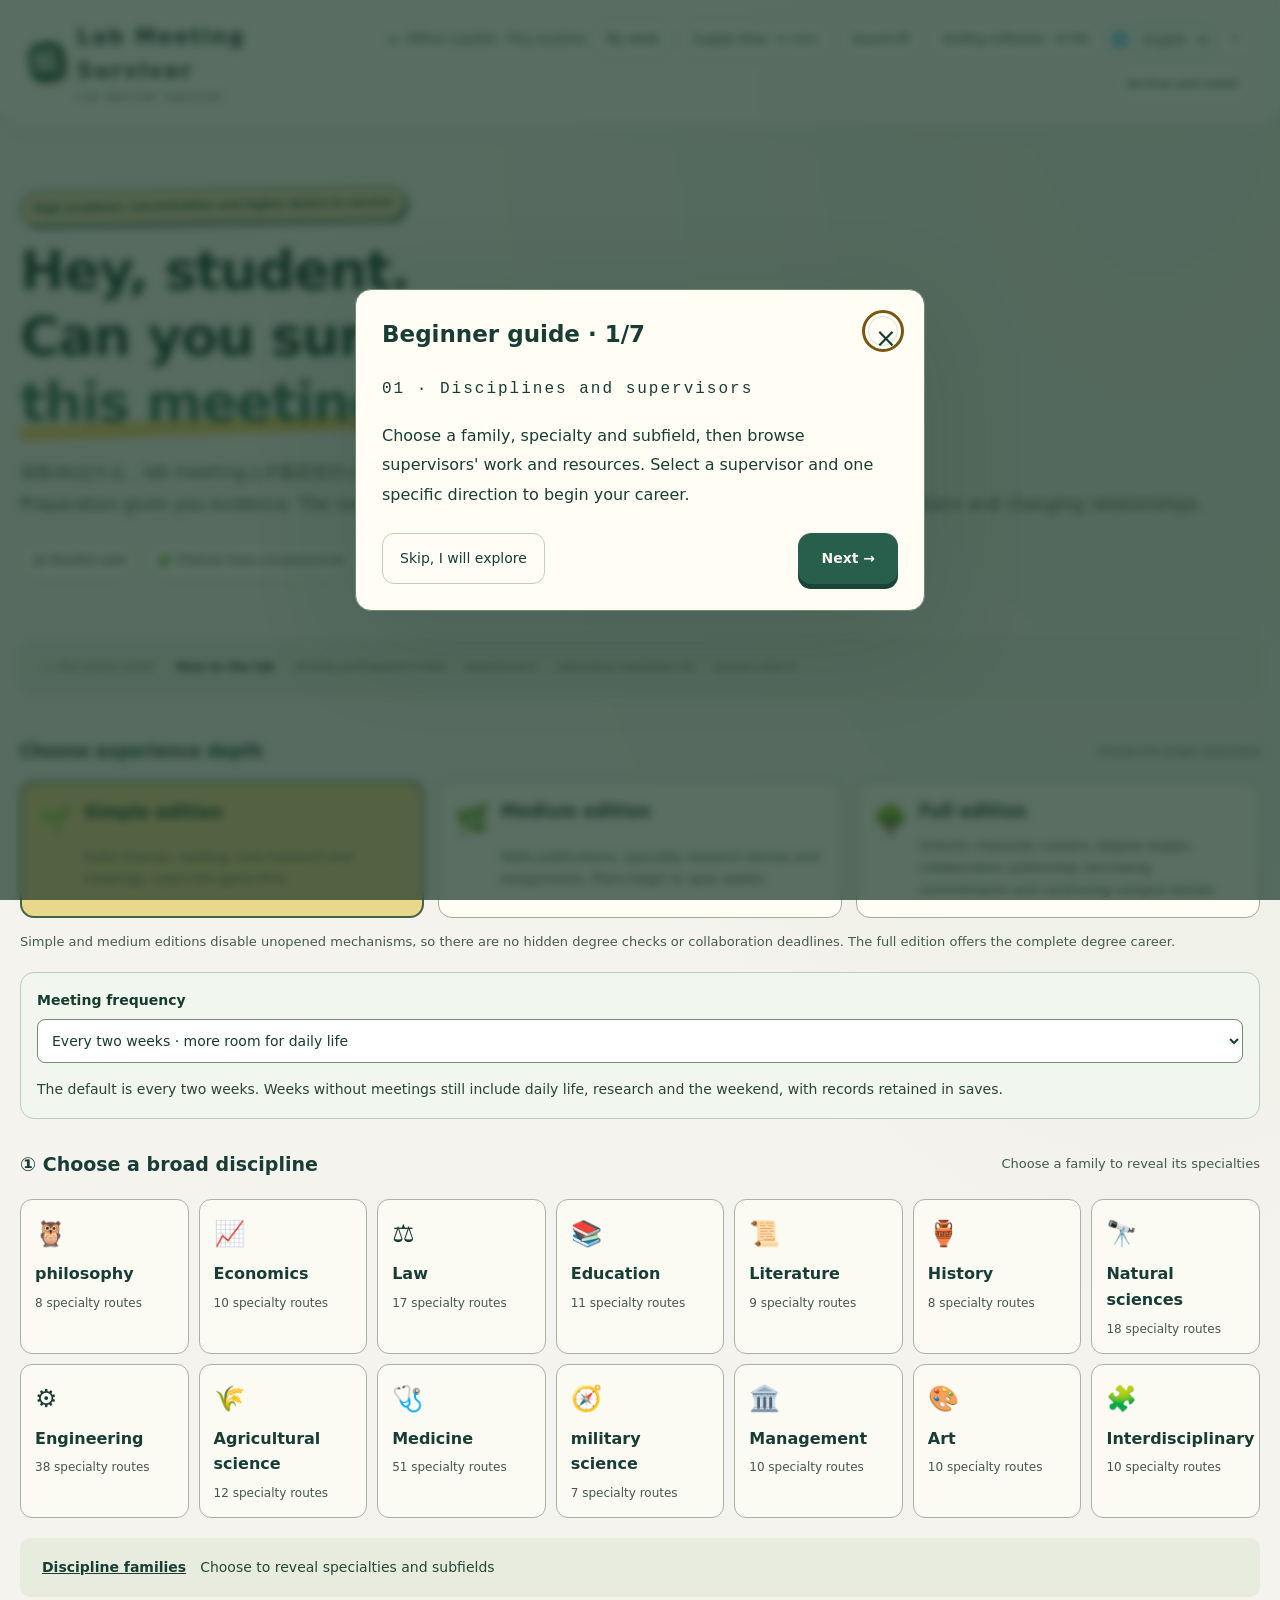
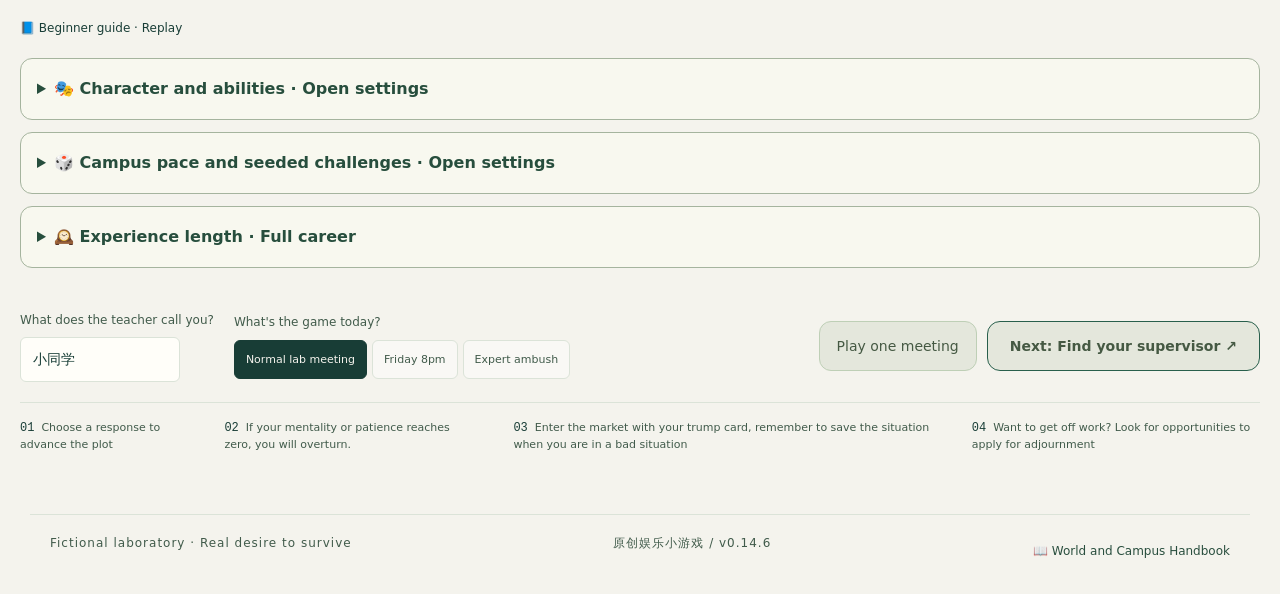
==== commit a3b7436c: "Complete direction dossiers and add configurable meeting cadence" ====
--- a/en.html
+++ b/en.html
@@ -3,24 +3,24 @@
 <head>
   <meta charset="UTF-8"><meta name="viewport" content="width=device-width, initial-scale=1">
   <meta name="theme-color" content="#163f36"><title>组会求生 · 同学，下一页。</title>
-  <link rel="stylesheet" href="style.css?v=0.14.5">
-  <link rel="stylesheet" href="week.css?v=0.14.5">
-  <link rel="stylesheet" href="campus.css?v=0.14.5">
-<link rel="stylesheet" href="preparation.css?v=0.14.5">
-<link rel="stylesheet" href="v06.css?v=0.14.5"><link rel="stylesheet" href="opportunities.css?v=0.14.5"><link rel="stylesheet" href="living-world.css?v=0.14.5">
-<link rel="stylesheet" href="route-stories.css?v=0.14.5">
-<link rel="stylesheet" href="academic-life.css?v=0.14.5"><link rel="stylesheet" href="taxonomy.css?v=0.14.5"><link rel="stylesheet" href="hub.css?v=0.14.5"><link rel="stylesheet" href="refinement.css?v=0.14.5"><link rel="manifest" href="manifest.webmanifest"><link rel="apple-touch-icon" href="icons/app-192.png"><meta name="apple-mobile-web-app-capable" content="yes">
+  <link rel="stylesheet" href="style.css?v=0.14.6">
+  <link rel="stylesheet" href="week.css?v=0.14.6">
+  <link rel="stylesheet" href="campus.css?v=0.14.6">
+<link rel="stylesheet" href="preparation.css?v=0.14.6">
+<link rel="stylesheet" href="v06.css?v=0.14.6"><link rel="stylesheet" href="opportunities.css?v=0.14.6"><link rel="stylesheet" href="living-world.css?v=0.14.6">
+<link rel="stylesheet" href="route-stories.css?v=0.14.6">
+<link rel="stylesheet" href="academic-life.css?v=0.14.6"><link rel="stylesheet" href="taxonomy.css?v=0.14.6"><link rel="stylesheet" href="hub.css?v=0.14.6"><link rel="stylesheet" href="refinement.css?v=0.14.6"><link rel="manifest" href="manifest.webmanifest"><link rel="apple-touch-icon" href="icons/app-192.png"><meta name="apple-mobile-web-app-capable" content="yes">
 </head>
 <body>
 <header class="topbar"><a href="#" id="brand" class="brand"><span class="brand-icon">组</span><span>组会求生<small>LAB MEETING SURVIVOR</small></span></a><nav><span class="offline"><i></i> 单机 · 随时开玩</span><button id="calendar" class="plain">我的一周</button><button id="shop" class="plain">补给站 <span id="coin-count">0</span></button><button id="sound" class="plain" aria-pressed="false">音效 关</button><button id="collection" class="plain">结局图鉴 <span id="collection-count">0/400</span></button></nav></header>
 <main id="app"></main>
-<footer><span>虚构实验室 · 真实求生欲</span><span>原创娱乐小游戏 / v0.14.5</span></footer>
+<footer><span>虚构实验室 · 真实求生欲</span><span>原创娱乐小游戏 / v0.14.6</span></footer>
 <dialog id="album"><div class="dialog-head"><div><p class="eyebrow">THE MANY WAYS TO LEAVE A MEETING</p><h2>下班的方式不止一种。</h2></div><button id="close-album" class="close" aria-label="关闭图鉴">×</button></div><div id="album-grid"></div><p class="muted">结局收藏存在当前浏览器里。再来一局，解锁另一种人生。</p></dialog>
 <dialog id="card-modal"><div class="dialog-head"><div><p class="eyebrow">YOUR MEETING REPORT</p><h2>把这场组会带走。</h2></div><button id="close-card" class="close" aria-label="关闭结局卡">×</button></div><img id="card-image" alt="本场组会结局卡"><div class="card-actions"><button id="save-card-image" class="primary">下载图片 ↓</button><p class="muted">也可以长按或右键图片保存。</p></div></dialog>
 <dialog id="shop-modal"><div class="dialog-head"><div><p class="eyebrow">AFTER-MEETING SUPPLY STORE</p><h2>给下一场，留一点底牌。</h2></div><button id="close-shop" class="close" aria-label="关闭补给站">×</button></div><div id="shop-grid"></div><p class="muted" id="shop-note"></p></dialog>
 <div id="toast" role="status" aria-live="polite"></div>
-<script src="content.js?v=0.14.5"></script><script src="content-expand.js?v=0.14.5"></script><script src="content-disciplines.js?v=0.14.5"></script><script src="content-v03.js?v=0.14.5"></script><script src="content-cast-v08.js?v=0.14.5"></script><script src="medical-specialties.js?v=0.14.5"></script><script src="discipline-catalogue-content.js?v=0.14.5"></script><script src="discipline-specialties.js?v=0.14.5"></script><script src="experience-levels.js?v=0.14.5"></script><script src="content-week.js?v=0.14.5"></script><script src="campus-content.js?v=0.14.5"></script><script src="campus-engine.js?v=0.14.5"></script><script src="preparation.js?v=0.14.5"></script>
-<script src="uncertainty.js?v=0.14.5"></script><script src="life-surprise-content.js?v=0.14.5"></script><script src="cast-surprises-v08.js?v=0.14.5"></script><script src="life-surprises.js?v=0.14.5"></script><script src="content-expansion-v06.js?v=0.14.5"></script><script src="cross-discipline.js?v=0.14.5"></script><script src="group-dynamics.js?v=0.14.5"></script><script src="assignments.js?v=0.14.5"></script><script src="side-stories.js?v=0.14.5"></script><script src="living-world.js?v=0.14.5"></script><script src="research-directions.js?v=0.14.5"></script><script src="research-directions-extra.js?v=0.14.5"></script><script src="discipline-taxonomy.js?v=0.14.5"></script><script src="medical-taxonomy.js?v=0.14.5"></script><script src="discipline-tree.js?v=0.14.5"></script><script src="mentor-profiles.js?v=0.14.5"></script><script src="narrative-world.js?v=0.14.5"></script><script src="world-setting.js?v=0.14.5"></script><script src="faculty-biographies.js?v=0.14.5"></script><script src="route-stories.js?v=0.14.5"></script><script src="publication.js?v=0.14.5"></script><script src="academic-life-content.js?v=0.14.5"></script><script src="academic-life.js?v=0.14.5"></script><script src="academic-dialogue.js?v=0.14.5"></script><script src="direction-review.js?v=0.14.5"></script><script src="professional-review.js?v=0.14.5"></script><script src="research-vignettes.js?v=0.14.5"></script><script src="direction-study-content.js?v=0.14.5"></script><script src="direction-library.js?v=0.14.5"></script><script src="research-agenda-content.js?v=0.14.5"></script><script src="research-agenda.js?v=0.14.5"></script><script src="faculty-portraits.js?v=0.14.5"></script><script src="faculty-lives.js?v=0.14.5"></script><script src="editorial-scenes.js?v=0.14.5"></script><script src="story-editorial.js?v=0.14.5"></script><script src="people-memory.js?v=0.14.5"></script><script src="mentor-appointments.js?v=0.14.5"></script><script src="engine.js?v=0.14.5"></script><script src="career-timeline.js?v=0.14.5"></script><script src="week-engine.js?v=0.14.5"></script><script src="save-manager.js?v=0.14.5"></script><script src="game.js?v=0.14.5"></script><script src="campus-ui.js?v=0.14.5"></script><script src="preparation-ui.js?v=0.14.5"></script>
-<script src="living-world-ui.js?v=0.14.5"></script><script src="research-directions-ui.js?v=0.14.5"></script><script src="direction-library-ui.js?v=0.14.5"></script><script src="mentor-profiles-ui.js?v=0.14.5"></script><script src="faculty-dossier-ui.js?v=0.14.5"></script><script src="route-stories-ui.js?v=0.14.5"></script><script src="publication-ui.js?v=0.14.5"></script><script src="academic-life-ui.js?v=0.14.5"></script><script src="medical-taxonomy-ui.js?v=0.14.5"></script><script src="discipline-tree-ui.js?v=0.14.5"></script><script src="hub-ui.js?v=0.14.5"></script><script src="career-timeline-ui.js?v=0.14.5"></script><script src="dashboard-ui.js?v=0.14.5"></script><script src="experience-levels-ui.js?v=0.14.5"></script><script src="weekly-ui.js?v=0.14.5"></script><script src="world-handbook-ui.js?v=0.14.5"></script><script src="locale-data.js?v=0.14.5"></script><script src="install-app.js?v=0.14.5"></script><script src="i18n.js?v=0.14.5"></script>
+<script src="content.js?v=0.14.6"></script><script src="content-expand.js?v=0.14.6"></script><script src="content-disciplines.js?v=0.14.6"></script><script src="content-v03.js?v=0.14.6"></script><script src="content-cast-v08.js?v=0.14.6"></script><script src="medical-specialties.js?v=0.14.6"></script><script src="discipline-catalogue-content.js?v=0.14.6"></script><script src="discipline-specialties.js?v=0.14.6"></script><script src="experience-levels.js?v=0.14.6"></script><script src="content-week.js?v=0.14.6"></script><script src="campus-content.js?v=0.14.6"></script><script src="campus-engine.js?v=0.14.6"></script><script src="preparation.js?v=0.14.6"></script>
+<script src="uncertainty.js?v=0.14.6"></script><script src="life-surprise-content.js?v=0.14.6"></script><script src="cast-surprises-v08.js?v=0.14.6"></script><script src="life-surprises.js?v=0.14.6"></script><script src="content-expansion-v06.js?v=0.14.6"></script><script src="cross-discipline.js?v=0.14.6"></script><script src="group-dynamics.js?v=0.14.6"></script><script src="assignments.js?v=0.14.6"></script><script src="side-stories.js?v=0.14.6"></script><script src="living-world.js?v=0.14.6"></script><script src="research-directions.js?v=0.14.6"></script><script src="research-directions-extra.js?v=0.14.6"></script><script src="discipline-taxonomy.js?v=0.14.6"></script><script src="medical-taxonomy.js?v=0.14.6"></script><script src="discipline-tree.js?v=0.14.6"></script><script src="mentor-profiles.js?v=0.14.6"></script><script src="narrative-world.js?v=0.14.6"></script><script src="world-setting.js?v=0.14.6"></script><script src="faculty-biographies.js?v=0.14.6"></script><script src="route-stories.js?v=0.14.6"></script><script src="publication.js?v=0.14.6"></script><script src="academic-life-content.js?v=0.14.6"></script><script src="academic-life.js?v=0.14.6"></script><script src="academic-dialogue.js?v=0.14.6"></script><script src="direction-review.js?v=0.14.6"></script><script src="professional-review.js?v=0.14.6"></script><script src="research-vignettes.js?v=0.14.6"></script><script src="direction-study-content.js?v=0.14.6"></script><script src="direction-library.js?v=0.14.6"></script><script src="research-agenda-content.js?v=0.14.6"></script><script src="direction-dossiers.js?v=0.14.6"></script><script src="research-agenda.js?v=0.14.6"></script><script src="faculty-portraits.js?v=0.14.6"></script><script src="faculty-lives.js?v=0.14.6"></script><script src="editorial-scenes.js?v=0.14.6"></script><script src="story-editorial.js?v=0.14.6"></script><script src="people-memory.js?v=0.14.6"></script><script src="mentor-appointments.js?v=0.14.6"></script><script src="week-rhythm.js?v=0.14.6"></script><script src="engine.js?v=0.14.6"></script><script src="career-timeline.js?v=0.14.6"></script><script src="week-engine.js?v=0.14.6"></script><script src="save-manager.js?v=0.14.6"></script><script src="game.js?v=0.14.6"></script><script src="campus-ui.js?v=0.14.6"></script><script src="preparation-ui.js?v=0.14.6"></script>
+<script src="living-world-ui.js?v=0.14.6"></script><script src="research-directions-ui.js?v=0.14.6"></script><script src="direction-library-ui.js?v=0.14.6"></script><script src="mentor-profiles-ui.js?v=0.14.6"></script><script src="faculty-dossier-ui.js?v=0.14.6"></script><script src="route-stories-ui.js?v=0.14.6"></script><script src="publication-ui.js?v=0.14.6"></script><script src="academic-life-ui.js?v=0.14.6"></script><script src="medical-taxonomy-ui.js?v=0.14.6"></script><script src="discipline-tree-ui.js?v=0.14.6"></script><script src="hub-ui.js?v=0.14.6"></script><script src="career-timeline-ui.js?v=0.14.6"></script><script src="dashboard-ui.js?v=0.14.6"></script><script src="experience-levels-ui.js?v=0.14.6"></script><script src="weekly-ui.js?v=0.14.6"></script><script src="world-handbook-ui.js?v=0.14.6"></script><script src="locale-data.js?v=0.14.6"></script><script src="install-app.js?v=0.14.6"></script><script src="i18n.js?v=0.14.6"></script>
 </body>
 </html>
--- a/refinement.css
+++ b/refinement.css
@@ -39,3 +39,16 @@
 .agenda-boundary{border-left:3px solid #8a805d;padding-left:12px}.research-agenda .study-reference{border-top:1px solid #b4c4af}
 @media(max-width:700px){.direction-library-dialog{padding-top:0}.direction-library-dialog .dialog-head{margin:0 -20px 12px;padding:14px 20px}}
 @media(max-width:700px){.meeting-scene{padding:12px}.meeting-scene .group-scene article{flex:1 1 64px;min-width:0}.meeting-scene .group-scene article strong{font-size:12px;overflow-wrap:anywhere}.faculty-tools{grid-template-columns:1fr 1fr}.faculty-tools>label:first-child{grid-column:1/-1}.faculty-tools .segmented,#faculty-random{grid-column:1/-1}.feedback-bottom small{max-width:none}.direction-library-entry>button{width:100%;text-align:left}.event-area{padding:18px 16px}}
+/* Research details stay behind compact entrances. */
+.dossier-plan{margin:12px 0;padding:14px;border:1px solid #9eb8ad;border-radius:12px;background:#f6faf7;color:#173e34}
+.dossier-plan summary{cursor:pointer;font-weight:800;color:#163d32}
+.dossier-plan dl{margin:14px 0 0;display:block}
+.dossier-plan dt{font-weight:800;color:#173e34;margin:15px 0 5px}
+.dossier-plan dd{margin:0;color:#263e35;line-height:1.85;overflow-wrap:anywhere}
+.dossier-story{margin:12px 0;padding:14px;border-left:3px solid #4d7865;background:#f7faf6;color:#1e3d32}
+.dossier-story li{margin:8px 0;line-height:1.8;overflow-wrap:anywhere}
+.meeting-cadence{margin-top:18px;padding:16px;background:#f1f6ef;border:1px solid #b9cdbb;border-radius:14px;color:#153c2c}
+.meeting-cadence label{display:block;font-weight:800;margin-bottom:8px}
+.meeting-cadence select{width:100%;max-width:100%;min-height:44px;background:#fff;color:#173c2d;border:1px solid #718e75;border-radius:8px;padding:10px;font:inherit}
+.meeting-cadence p{margin-bottom:0;line-height:1.8;color:#294532}
+.meeting-schedule{padding:12px 16px;border:1px solid #abc3b1;border-radius:12px;background:#edf5ec;color:#173c2d;font-weight:700;line-height:1.7;overflow-wrap:anywhere}
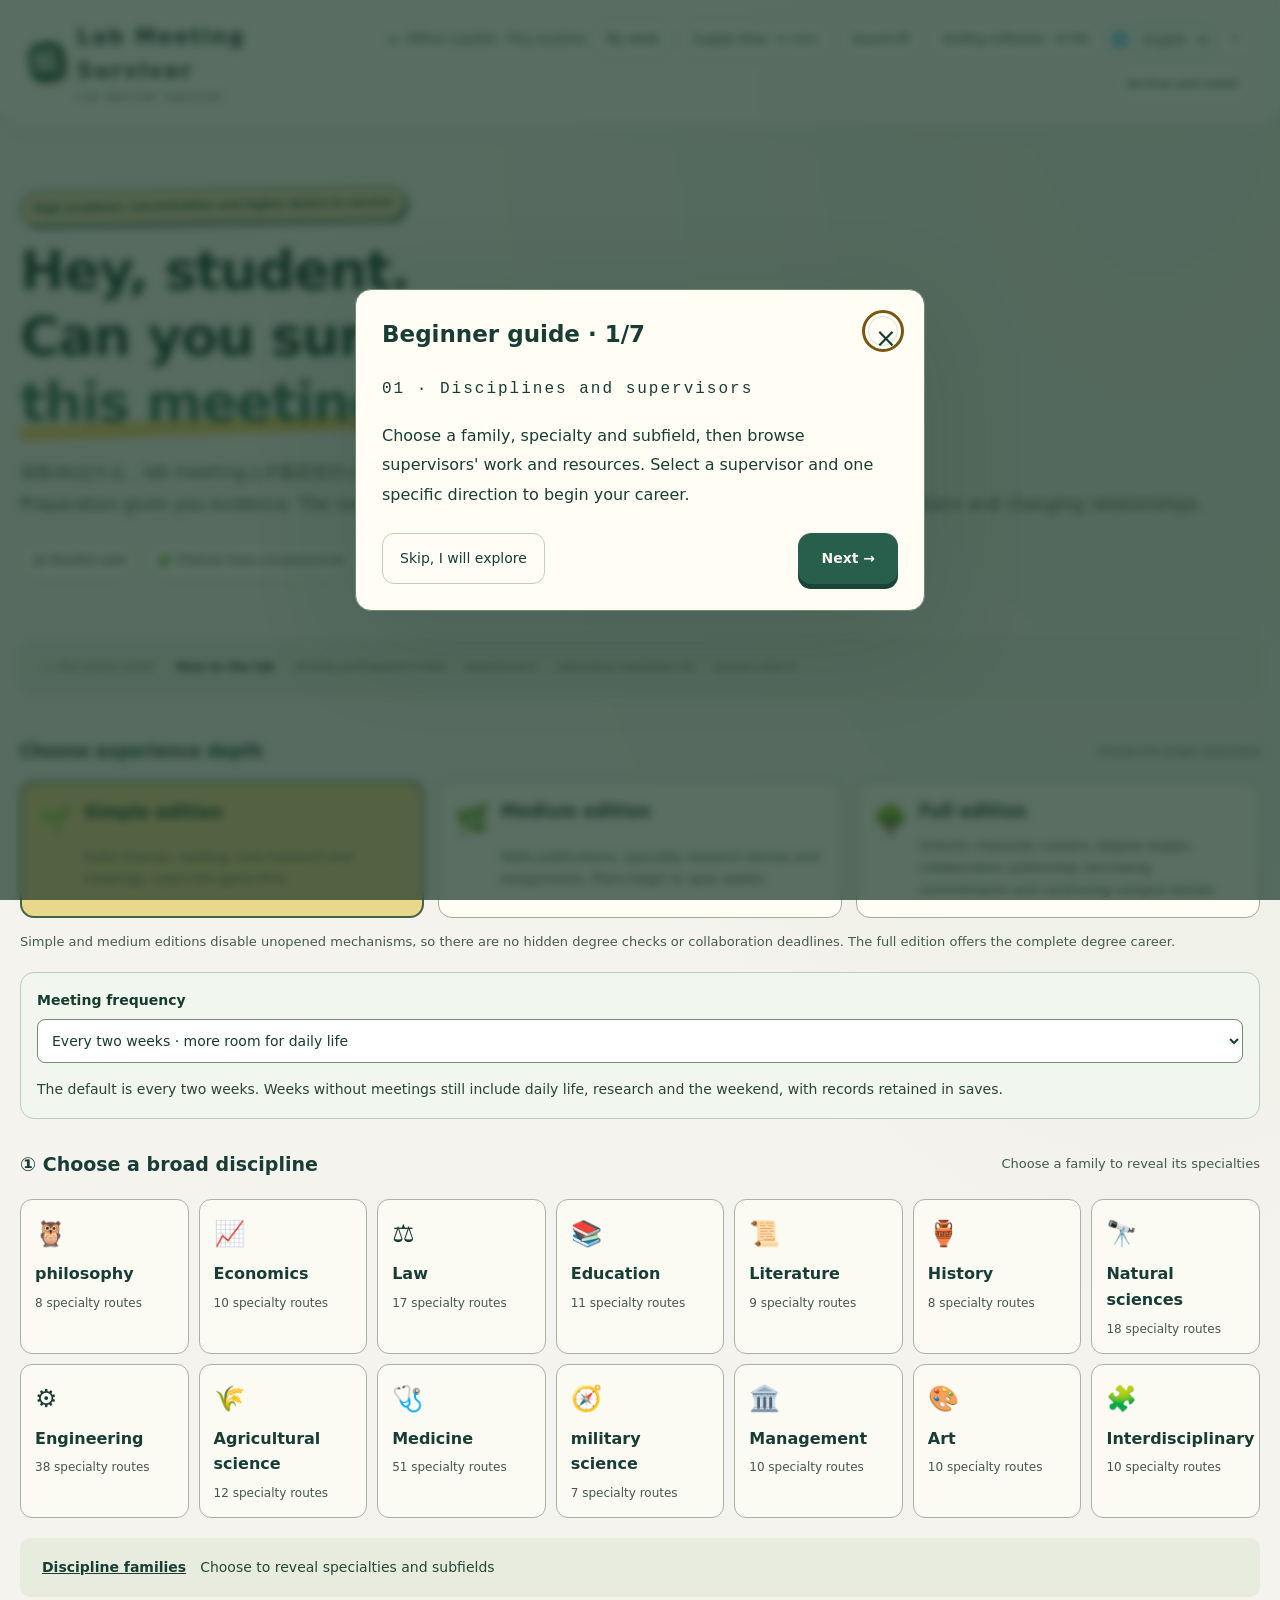
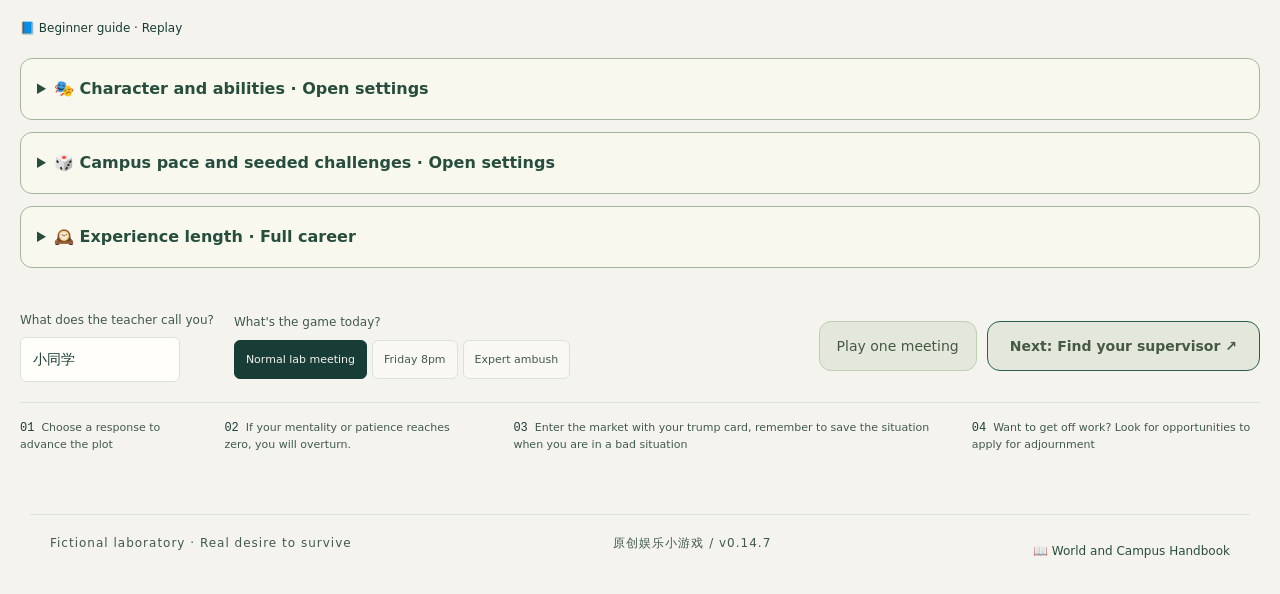
==== commit 6df50845: "Add activity clocks and soften stamina and patience costs" ====
--- a/en.html
+++ b/en.html
@@ -3,24 +3,25 @@
 <head>
   <meta charset="UTF-8"><meta name="viewport" content="width=device-width, initial-scale=1">
   <meta name="theme-color" content="#163f36"><title>组会求生 · 同学，下一页。</title>
-  <link rel="stylesheet" href="style.css?v=0.14.6">
-  <link rel="stylesheet" href="week.css?v=0.14.6">
-  <link rel="stylesheet" href="campus.css?v=0.14.6">
-<link rel="stylesheet" href="preparation.css?v=0.14.6">
-<link rel="stylesheet" href="v06.css?v=0.14.6"><link rel="stylesheet" href="opportunities.css?v=0.14.6"><link rel="stylesheet" href="living-world.css?v=0.14.6">
-<link rel="stylesheet" href="route-stories.css?v=0.14.6">
-<link rel="stylesheet" href="academic-life.css?v=0.14.6"><link rel="stylesheet" href="taxonomy.css?v=0.14.6"><link rel="stylesheet" href="hub.css?v=0.14.6"><link rel="stylesheet" href="refinement.css?v=0.14.6"><link rel="manifest" href="manifest.webmanifest"><link rel="apple-touch-icon" href="icons/app-192.png"><meta name="apple-mobile-web-app-capable" content="yes">
+  <link rel="stylesheet" href="style.css?v=0.14.7">
+  <link rel="stylesheet" href="week.css?v=0.14.7">
+  <link rel="stylesheet" href="campus.css?v=0.14.7">
+<link rel="stylesheet" href="preparation.css?v=0.14.7">
+<link rel="stylesheet" href="v06.css?v=0.14.7"><link rel="stylesheet" href="opportunities.css?v=0.14.7"><link rel="stylesheet" href="living-world.css?v=0.14.7">
+<link rel="stylesheet" href="route-stories.css?v=0.14.7">
+<link rel="stylesheet" href="academic-life.css?v=0.14.7"><link rel="stylesheet" href="taxonomy.css?v=0.14.7"><link rel="stylesheet" href="hub.css?v=0.14.7"><link rel="stylesheet" href="refinement.css?v=0.14.7"><link rel="manifest" href="manifest.webmanifest"><link rel="apple-touch-icon" href="icons/app-192.png"><meta name="apple-mobile-web-app-capable" content="yes">
 </head>
 <body>
 <header class="topbar"><a href="#" id="brand" class="brand"><span class="brand-icon">组</span><span>组会求生<small>LAB MEETING SURVIVOR</small></span></a><nav><span class="offline"><i></i> 单机 · 随时开玩</span><button id="calendar" class="plain">我的一周</button><button id="shop" class="plain">补给站 <span id="coin-count">0</span></button><button id="sound" class="plain" aria-pressed="false">音效 关</button><button id="collection" class="plain">结局图鉴 <span id="collection-count">0/400</span></button></nav></header>
 <main id="app"></main>
-<footer><span>虚构实验室 · 真实求生欲</span><span>原创娱乐小游戏 / v0.14.6</span></footer>
+<footer><span>虚构实验室 · 真实求生欲</span><span>原创娱乐小游戏 / v0.14.7</span></footer>
 <dialog id="album"><div class="dialog-head"><div><p class="eyebrow">THE MANY WAYS TO LEAVE A MEETING</p><h2>下班的方式不止一种。</h2></div><button id="close-album" class="close" aria-label="关闭图鉴">×</button></div><div id="album-grid"></div><p class="muted">结局收藏存在当前浏览器里。再来一局，解锁另一种人生。</p></dialog>
 <dialog id="card-modal"><div class="dialog-head"><div><p class="eyebrow">YOUR MEETING REPORT</p><h2>把这场组会带走。</h2></div><button id="close-card" class="close" aria-label="关闭结局卡">×</button></div><img id="card-image" alt="本场组会结局卡"><div class="card-actions"><button id="save-card-image" class="primary">下载图片 ↓</button><p class="muted">也可以长按或右键图片保存。</p></div></dialog>
 <dialog id="shop-modal"><div class="dialog-head"><div><p class="eyebrow">AFTER-MEETING SUPPLY STORE</p><h2>给下一场，留一点底牌。</h2></div><button id="close-shop" class="close" aria-label="关闭补给站">×</button></div><div id="shop-grid"></div><p class="muted" id="shop-note"></p></dialog>
 <div id="toast" role="status" aria-live="polite"></div>
-<script src="content.js?v=0.14.6"></script><script src="content-expand.js?v=0.14.6"></script><script src="content-disciplines.js?v=0.14.6"></script><script src="content-v03.js?v=0.14.6"></script><script src="content-cast-v08.js?v=0.14.6"></script><script src="medical-specialties.js?v=0.14.6"></script><script src="discipline-catalogue-content.js?v=0.14.6"></script><script src="discipline-specialties.js?v=0.14.6"></script><script src="experience-levels.js?v=0.14.6"></script><script src="content-week.js?v=0.14.6"></script><script src="campus-content.js?v=0.14.6"></script><script src="campus-engine.js?v=0.14.6"></script><script src="preparation.js?v=0.14.6"></script>
-<script src="uncertainty.js?v=0.14.6"></script><script src="life-surprise-content.js?v=0.14.6"></script><script src="cast-surprises-v08.js?v=0.14.6"></script><script src="life-surprises.js?v=0.14.6"></script><script src="content-expansion-v06.js?v=0.14.6"></script><script src="cross-discipline.js?v=0.14.6"></script><script src="group-dynamics.js?v=0.14.6"></script><script src="assignments.js?v=0.14.6"></script><script src="side-stories.js?v=0.14.6"></script><script src="living-world.js?v=0.14.6"></script><script src="research-directions.js?v=0.14.6"></script><script src="research-directions-extra.js?v=0.14.6"></script><script src="discipline-taxonomy.js?v=0.14.6"></script><script src="medical-taxonomy.js?v=0.14.6"></script><script src="discipline-tree.js?v=0.14.6"></script><script src="mentor-profiles.js?v=0.14.6"></script><script src="narrative-world.js?v=0.14.6"></script><script src="world-setting.js?v=0.14.6"></script><script src="faculty-biographies.js?v=0.14.6"></script><script src="route-stories.js?v=0.14.6"></script><script src="publication.js?v=0.14.6"></script><script src="academic-life-content.js?v=0.14.6"></script><script src="academic-life.js?v=0.14.6"></script><script src="academic-dialogue.js?v=0.14.6"></script><script src="direction-review.js?v=0.14.6"></script><script src="professional-review.js?v=0.14.6"></script><script src="research-vignettes.js?v=0.14.6"></script><script src="direction-study-content.js?v=0.14.6"></script><script src="direction-library.js?v=0.14.6"></script><script src="research-agenda-content.js?v=0.14.6"></script><script src="direction-dossiers.js?v=0.14.6"></script><script src="research-agenda.js?v=0.14.6"></script><script src="faculty-portraits.js?v=0.14.6"></script><script src="faculty-lives.js?v=0.14.6"></script><script src="editorial-scenes.js?v=0.14.6"></script><script src="story-editorial.js?v=0.14.6"></script><script src="people-memory.js?v=0.14.6"></script><script src="mentor-appointments.js?v=0.14.6"></script><script src="week-rhythm.js?v=0.14.6"></script><script src="engine.js?v=0.14.6"></script><script src="career-timeline.js?v=0.14.6"></script><script src="week-engine.js?v=0.14.6"></script><script src="save-manager.js?v=0.14.6"></script><script src="game.js?v=0.14.6"></script><script src="campus-ui.js?v=0.14.6"></script><script src="preparation-ui.js?v=0.14.6"></script>
-<script src="living-world-ui.js?v=0.14.6"></script><script src="research-directions-ui.js?v=0.14.6"></script><script src="direction-library-ui.js?v=0.14.6"></script><script src="mentor-profiles-ui.js?v=0.14.6"></script><script src="faculty-dossier-ui.js?v=0.14.6"></script><script src="route-stories-ui.js?v=0.14.6"></script><script src="publication-ui.js?v=0.14.6"></script><script src="academic-life-ui.js?v=0.14.6"></script><script src="medical-taxonomy-ui.js?v=0.14.6"></script><script src="discipline-tree-ui.js?v=0.14.6"></script><script src="hub-ui.js?v=0.14.6"></script><script src="career-timeline-ui.js?v=0.14.6"></script><script src="dashboard-ui.js?v=0.14.6"></script><script src="experience-levels-ui.js?v=0.14.6"></script><script src="weekly-ui.js?v=0.14.6"></script><script src="world-handbook-ui.js?v=0.14.6"></script><script src="locale-data.js?v=0.14.6"></script><script src="install-app.js?v=0.14.6"></script><script src="i18n.js?v=0.14.6"></script>
+<script src="content.js?v=0.14.7"></script><script src="content-expand.js?v=0.14.7"></script><script src="content-disciplines.js?v=0.14.7"></script><script src="content-v03.js?v=0.14.7"></script><script src="content-cast-v08.js?v=0.14.7"></script><script src="medical-specialties.js?v=0.14.7"></script><script src="discipline-catalogue-content.js?v=0.14.7"></script><script src="discipline-specialties.js?v=0.14.7"></script><script src="experience-levels.js?v=0.14.7"></script><script src="content-week.js?v=0.14.7"></script><script src="campus-content.js?v=0.14.7"></script><script src="campus-engine.js?v=0.14.7"></script><script src="preparation.js?v=0.14.7"></script>
+<script src="uncertainty.js?v=0.14.7"></script><script src="life-surprise-content.js?v=0.14.7"></script><script src="cast-surprises-v08.js?v=0.14.7"></script><script src="life-surprises.js?v=0.14.7"></script><script src="content-expansion-v06.js?v=0.14.7"></script><script src="cross-discipline.js?v=0.14.7"></script><script src="group-dynamics.js?v=0.14.7"></script><script src="assignments.js?v=0.14.7"></script><script src="side-stories.js?v=0.14.7"></script><script src="living-world.js?v=0.14.7"></script><script src="research-directions.js?v=0.14.7"></script><script src="research-directions-extra.js?v=0.14.7"></script><script src="discipline-taxonomy.js?v=0.14.7"></script><script src="medical-taxonomy.js?v=0.14.7"></script><script src="discipline-tree.js?v=0.14.7"></script><script src="mentor-profiles.js?v=0.14.7"></script><script src="narrative-world.js?v=0.14.7"></script><script src="world-setting.js?v=0.14.7"></script><script src="faculty-biographies.js?v=0.14.7"></script><script src="route-stories.js?v=0.14.7"></script><script src="publication.js?v=0.14.7"></script><script src="academic-life-content.js?v=0.14.7"></script><script src="academic-life.js?v=0.14.7"></script><script src="academic-dialogue.js?v=0.14.7"></script><script src="direction-review.js?v=0.14.7"></script><script src="professional-review.js?v=0.14.7"></script><script src="research-vignettes.js?v=0.14.7"></script><script src="direction-study-content.js?v=0.14.7"></script><script src="direction-library.js?v=0.14.7"></script><script src="research-agenda-content.js?v=0.14.7"></script><script src="direction-dossiers.js?v=0.14.7"></script><script src="research-agenda.js?v=0.14.7"></script><script src="faculty-portraits.js?v=0.14.7"></script><script src="faculty-lives.js?v=0.14.7"></script><script src="editorial-scenes.js?v=0.14.7"></script><script src="story-editorial.js?v=0.14.7"></script><script src="people-memory.js?v=0.14.7"></script><script src="mentor-appointments.js?v=0.14.7"></script><script src="week-rhythm.js?v=0.14.7"></script>
+<script src="daily-time.js?v=0.14.7"></script><script src="engine.js?v=0.14.7"></script><script src="career-timeline.js?v=0.14.7"></script><script src="week-engine.js?v=0.14.7"></script><script src="save-manager.js?v=0.14.7"></script><script src="game.js?v=0.14.7"></script><script src="campus-ui.js?v=0.14.7"></script><script src="preparation-ui.js?v=0.14.7"></script>
+<script src="living-world-ui.js?v=0.14.7"></script><script src="research-directions-ui.js?v=0.14.7"></script><script src="direction-library-ui.js?v=0.14.7"></script><script src="mentor-profiles-ui.js?v=0.14.7"></script><script src="faculty-dossier-ui.js?v=0.14.7"></script><script src="route-stories-ui.js?v=0.14.7"></script><script src="publication-ui.js?v=0.14.7"></script><script src="academic-life-ui.js?v=0.14.7"></script><script src="medical-taxonomy-ui.js?v=0.14.7"></script><script src="discipline-tree-ui.js?v=0.14.7"></script><script src="hub-ui.js?v=0.14.7"></script><script src="career-timeline-ui.js?v=0.14.7"></script><script src="dashboard-ui.js?v=0.14.7"></script><script src="experience-levels-ui.js?v=0.14.7"></script><script src="weekly-ui.js?v=0.14.7"></script><script src="world-handbook-ui.js?v=0.14.7"></script><script src="locale-data.js?v=0.14.7"></script><script src="install-app.js?v=0.14.7"></script><script src="i18n.js?v=0.14.7"></script>
 </body>
 </html>
--- a/refinement.css
+++ b/refinement.css
@@ -52,3 +52,5 @@
 .meeting-cadence select{width:100%;max-width:100%;min-height:44px;background:#fff;color:#173c2d;border:1px solid #718e75;border-radius:8px;padding:10px;font:inherit}
 .meeting-cadence p{margin-bottom:0;line-height:1.8;color:#294532}
 .meeting-schedule{padding:12px 16px;border:1px solid #abc3b1;border-radius:12px;background:#edf5ec;color:#173c2d;font-weight:700;line-height:1.7;overflow-wrap:anywhere}
+
+.activity-duration{display:block;color:#294d3d;font-weight:700;line-height:1.6}.life-choice:disabled{opacity:1;background:#f0f1ed;color:#4d5650;border-color:#9ea99e}.daily-overview-card #finish-day{margin-top:12px}.life-choice:disabled .activity-duration{color:#6a3430}
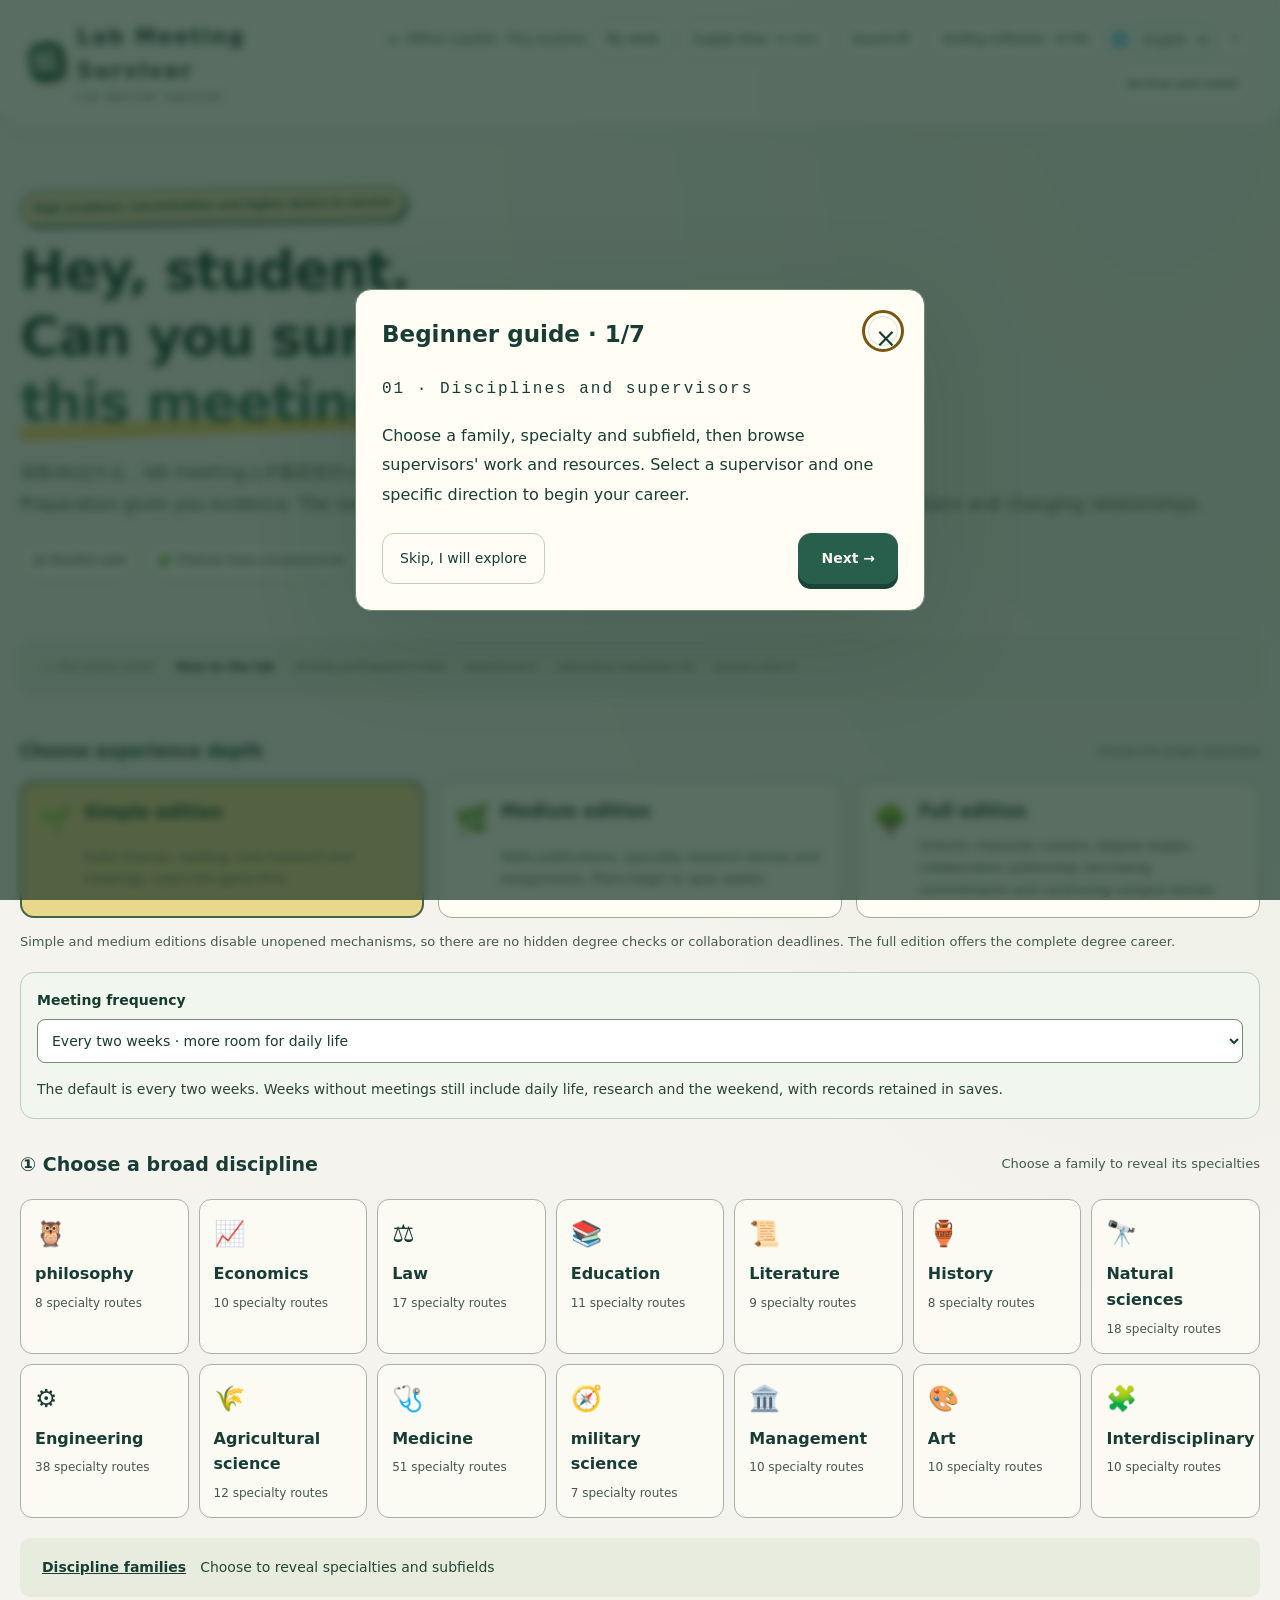
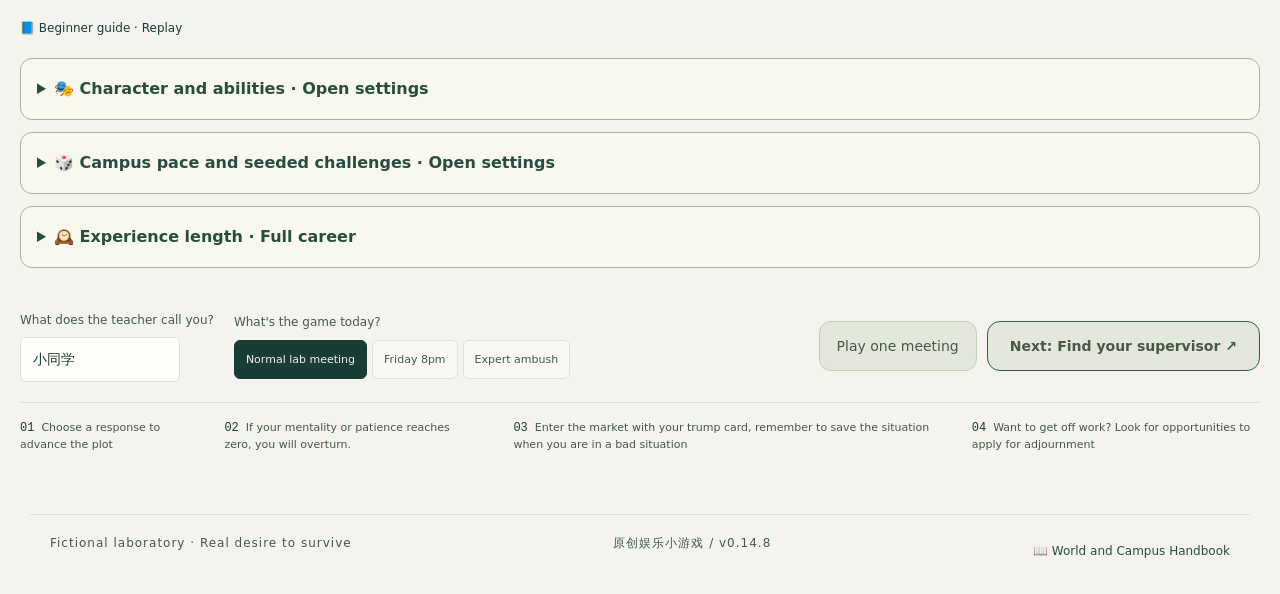
==== commit bdb9ab5c: "Refine discipline-specific discussions, reduce repetition and ease normal meetings" ====
--- a/en.html
+++ b/en.html
@@ -3,25 +3,25 @@
 <head>
   <meta charset="UTF-8"><meta name="viewport" content="width=device-width, initial-scale=1">
   <meta name="theme-color" content="#163f36"><title>组会求生 · 同学，下一页。</title>
-  <link rel="stylesheet" href="style.css?v=0.14.7">
-  <link rel="stylesheet" href="week.css?v=0.14.7">
-  <link rel="stylesheet" href="campus.css?v=0.14.7">
-<link rel="stylesheet" href="preparation.css?v=0.14.7">
-<link rel="stylesheet" href="v06.css?v=0.14.7"><link rel="stylesheet" href="opportunities.css?v=0.14.7"><link rel="stylesheet" href="living-world.css?v=0.14.7">
-<link rel="stylesheet" href="route-stories.css?v=0.14.7">
-<link rel="stylesheet" href="academic-life.css?v=0.14.7"><link rel="stylesheet" href="taxonomy.css?v=0.14.7"><link rel="stylesheet" href="hub.css?v=0.14.7"><link rel="stylesheet" href="refinement.css?v=0.14.7"><link rel="manifest" href="manifest.webmanifest"><link rel="apple-touch-icon" href="icons/app-192.png"><meta name="apple-mobile-web-app-capable" content="yes">
+  <link rel="stylesheet" href="style.css?v=0.14.8">
+  <link rel="stylesheet" href="week.css?v=0.14.8">
+  <link rel="stylesheet" href="campus.css?v=0.14.8">
+<link rel="stylesheet" href="preparation.css?v=0.14.8">
+<link rel="stylesheet" href="v06.css?v=0.14.8"><link rel="stylesheet" href="opportunities.css?v=0.14.8"><link rel="stylesheet" href="living-world.css?v=0.14.8">
+<link rel="stylesheet" href="route-stories.css?v=0.14.8">
+<link rel="stylesheet" href="academic-life.css?v=0.14.8"><link rel="stylesheet" href="taxonomy.css?v=0.14.8"><link rel="stylesheet" href="hub.css?v=0.14.8"><link rel="stylesheet" href="refinement.css?v=0.14.8"><link rel="manifest" href="manifest.webmanifest"><link rel="apple-touch-icon" href="icons/app-192.png"><meta name="apple-mobile-web-app-capable" content="yes">
 </head>
 <body>
 <header class="topbar"><a href="#" id="brand" class="brand"><span class="brand-icon">组</span><span>组会求生<small>LAB MEETING SURVIVOR</small></span></a><nav><span class="offline"><i></i> 单机 · 随时开玩</span><button id="calendar" class="plain">我的一周</button><button id="shop" class="plain">补给站 <span id="coin-count">0</span></button><button id="sound" class="plain" aria-pressed="false">音效 关</button><button id="collection" class="plain">结局图鉴 <span id="collection-count">0/400</span></button></nav></header>
 <main id="app"></main>
-<footer><span>虚构实验室 · 真实求生欲</span><span>原创娱乐小游戏 / v0.14.7</span></footer>
+<footer><span>虚构实验室 · 真实求生欲</span><span>原创娱乐小游戏 / v0.14.8</span></footer>
 <dialog id="album"><div class="dialog-head"><div><p class="eyebrow">THE MANY WAYS TO LEAVE A MEETING</p><h2>下班的方式不止一种。</h2></div><button id="close-album" class="close" aria-label="关闭图鉴">×</button></div><div id="album-grid"></div><p class="muted">结局收藏存在当前浏览器里。再来一局，解锁另一种人生。</p></dialog>
 <dialog id="card-modal"><div class="dialog-head"><div><p class="eyebrow">YOUR MEETING REPORT</p><h2>把这场组会带走。</h2></div><button id="close-card" class="close" aria-label="关闭结局卡">×</button></div><img id="card-image" alt="本场组会结局卡"><div class="card-actions"><button id="save-card-image" class="primary">下载图片 ↓</button><p class="muted">也可以长按或右键图片保存。</p></div></dialog>
 <dialog id="shop-modal"><div class="dialog-head"><div><p class="eyebrow">AFTER-MEETING SUPPLY STORE</p><h2>给下一场，留一点底牌。</h2></div><button id="close-shop" class="close" aria-label="关闭补给站">×</button></div><div id="shop-grid"></div><p class="muted" id="shop-note"></p></dialog>
 <div id="toast" role="status" aria-live="polite"></div>
-<script src="content.js?v=0.14.7"></script><script src="content-expand.js?v=0.14.7"></script><script src="content-disciplines.js?v=0.14.7"></script><script src="content-v03.js?v=0.14.7"></script><script src="content-cast-v08.js?v=0.14.7"></script><script src="medical-specialties.js?v=0.14.7"></script><script src="discipline-catalogue-content.js?v=0.14.7"></script><script src="discipline-specialties.js?v=0.14.7"></script><script src="experience-levels.js?v=0.14.7"></script><script src="content-week.js?v=0.14.7"></script><script src="campus-content.js?v=0.14.7"></script><script src="campus-engine.js?v=0.14.7"></script><script src="preparation.js?v=0.14.7"></script>
-<script src="uncertainty.js?v=0.14.7"></script><script src="life-surprise-content.js?v=0.14.7"></script><script src="cast-surprises-v08.js?v=0.14.7"></script><script src="life-surprises.js?v=0.14.7"></script><script src="content-expansion-v06.js?v=0.14.7"></script><script src="cross-discipline.js?v=0.14.7"></script><script src="group-dynamics.js?v=0.14.7"></script><script src="assignments.js?v=0.14.7"></script><script src="side-stories.js?v=0.14.7"></script><script src="living-world.js?v=0.14.7"></script><script src="research-directions.js?v=0.14.7"></script><script src="research-directions-extra.js?v=0.14.7"></script><script src="discipline-taxonomy.js?v=0.14.7"></script><script src="medical-taxonomy.js?v=0.14.7"></script><script src="discipline-tree.js?v=0.14.7"></script><script src="mentor-profiles.js?v=0.14.7"></script><script src="narrative-world.js?v=0.14.7"></script><script src="world-setting.js?v=0.14.7"></script><script src="faculty-biographies.js?v=0.14.7"></script><script src="route-stories.js?v=0.14.7"></script><script src="publication.js?v=0.14.7"></script><script src="academic-life-content.js?v=0.14.7"></script><script src="academic-life.js?v=0.14.7"></script><script src="academic-dialogue.js?v=0.14.7"></script><script src="direction-review.js?v=0.14.7"></script><script src="professional-review.js?v=0.14.7"></script><script src="research-vignettes.js?v=0.14.7"></script><script src="direction-study-content.js?v=0.14.7"></script><script src="direction-library.js?v=0.14.7"></script><script src="research-agenda-content.js?v=0.14.7"></script><script src="direction-dossiers.js?v=0.14.7"></script><script src="research-agenda.js?v=0.14.7"></script><script src="faculty-portraits.js?v=0.14.7"></script><script src="faculty-lives.js?v=0.14.7"></script><script src="editorial-scenes.js?v=0.14.7"></script><script src="story-editorial.js?v=0.14.7"></script><script src="people-memory.js?v=0.14.7"></script><script src="mentor-appointments.js?v=0.14.7"></script><script src="week-rhythm.js?v=0.14.7"></script>
-<script src="daily-time.js?v=0.14.7"></script><script src="engine.js?v=0.14.7"></script><script src="career-timeline.js?v=0.14.7"></script><script src="week-engine.js?v=0.14.7"></script><script src="save-manager.js?v=0.14.7"></script><script src="game.js?v=0.14.7"></script><script src="campus-ui.js?v=0.14.7"></script><script src="preparation-ui.js?v=0.14.7"></script>
-<script src="living-world-ui.js?v=0.14.7"></script><script src="research-directions-ui.js?v=0.14.7"></script><script src="direction-library-ui.js?v=0.14.7"></script><script src="mentor-profiles-ui.js?v=0.14.7"></script><script src="faculty-dossier-ui.js?v=0.14.7"></script><script src="route-stories-ui.js?v=0.14.7"></script><script src="publication-ui.js?v=0.14.7"></script><script src="academic-life-ui.js?v=0.14.7"></script><script src="medical-taxonomy-ui.js?v=0.14.7"></script><script src="discipline-tree-ui.js?v=0.14.7"></script><script src="hub-ui.js?v=0.14.7"></script><script src="career-timeline-ui.js?v=0.14.7"></script><script src="dashboard-ui.js?v=0.14.7"></script><script src="experience-levels-ui.js?v=0.14.7"></script><script src="weekly-ui.js?v=0.14.7"></script><script src="world-handbook-ui.js?v=0.14.7"></script><script src="locale-data.js?v=0.14.7"></script><script src="install-app.js?v=0.14.7"></script><script src="i18n.js?v=0.14.7"></script>
+<script src="content.js?v=0.14.8"></script><script src="content-expand.js?v=0.14.8"></script><script src="content-disciplines.js?v=0.14.8"></script><script src="content-v03.js?v=0.14.8"></script><script src="content-cast-v08.js?v=0.14.8"></script><script src="medical-specialties.js?v=0.14.8"></script><script src="discipline-catalogue-content.js?v=0.14.8"></script><script src="discipline-specialties.js?v=0.14.8"></script><script src="experience-levels.js?v=0.14.8"></script><script src="content-week.js?v=0.14.8"></script><script src="campus-content.js?v=0.14.8"></script><script src="campus-engine.js?v=0.14.8"></script><script src="preparation.js?v=0.14.8"></script>
+<script src="uncertainty.js?v=0.14.8"></script><script src="life-surprise-content.js?v=0.14.8"></script><script src="cast-surprises-v08.js?v=0.14.8"></script><script src="life-surprises.js?v=0.14.8"></script><script src="content-expansion-v06.js?v=0.14.8"></script><script src="cross-discipline.js?v=0.14.8"></script><script src="group-dynamics.js?v=0.14.8"></script><script src="assignments.js?v=0.14.8"></script><script src="side-stories.js?v=0.14.8"></script><script src="living-world.js?v=0.14.8"></script><script src="research-directions.js?v=0.14.8"></script><script src="research-directions-extra.js?v=0.14.8"></script><script src="pharmacology-content.js?v=0.14.8"></script><script src="discipline-taxonomy.js?v=0.14.8"></script><script src="medical-taxonomy.js?v=0.14.8"></script><script src="discipline-tree.js?v=0.14.8"></script><script src="mentor-profiles.js?v=0.14.8"></script><script src="narrative-world.js?v=0.14.8"></script><script src="world-setting.js?v=0.14.8"></script><script src="faculty-biographies.js?v=0.14.8"></script><script src="route-stories.js?v=0.14.8"></script><script src="publication.js?v=0.14.8"></script><script src="academic-life-content.js?v=0.14.8"></script><script src="academic-life.js?v=0.14.8"></script><script src="academic-dialogue.js?v=0.14.8"></script><script src="direction-review.js?v=0.14.8"></script><script src="professional-review.js?v=0.14.8"></script><script src="research-vignettes.js?v=0.14.8"></script><script src="pharmacology-english.js?v=0.14.8"></script><script src="subject-depth-content.js?v=0.14.8"></script><script src="direction-study-content.js?v=0.14.8"></script><script src="direction-library.js?v=0.14.8"></script><script src="research-agenda-content.js?v=0.14.8"></script><script src="direction-dossiers.js?v=0.14.8"></script><script src="research-agenda.js?v=0.14.8"></script><script src="faculty-portraits.js?v=0.14.8"></script><script src="faculty-lives.js?v=0.14.8"></script><script src="editorial-scenes.js?v=0.14.8"></script><script src="story-editorial.js?v=0.14.8"></script><script src="people-memory.js?v=0.14.8"></script><script src="mentor-appointments.js?v=0.14.8"></script><script src="week-rhythm.js?v=0.14.8"></script>
+<script src="direction-dialogue.js?v=0.14.8"></script><script src="daily-time.js?v=0.14.8"></script><script src="engine.js?v=0.14.8"></script><script src="career-timeline.js?v=0.14.8"></script><script src="week-engine.js?v=0.14.8"></script><script src="save-manager.js?v=0.14.8"></script><script src="game.js?v=0.14.8"></script><script src="campus-ui.js?v=0.14.8"></script><script src="preparation-ui.js?v=0.14.8"></script>
+<script src="living-world-ui.js?v=0.14.8"></script><script src="research-directions-ui.js?v=0.14.8"></script><script src="direction-library-ui.js?v=0.14.8"></script><script src="mentor-profiles-ui.js?v=0.14.8"></script><script src="faculty-dossier-ui.js?v=0.14.8"></script><script src="route-stories-ui.js?v=0.14.8"></script><script src="publication-ui.js?v=0.14.8"></script><script src="academic-life-ui.js?v=0.14.8"></script><script src="medical-taxonomy-ui.js?v=0.14.8"></script><script src="discipline-tree-ui.js?v=0.14.8"></script><script src="hub-ui.js?v=0.14.8"></script><script src="career-timeline-ui.js?v=0.14.8"></script><script src="dashboard-ui.js?v=0.14.8"></script><script src="experience-levels-ui.js?v=0.14.8"></script><script src="weekly-ui.js?v=0.14.8"></script><script src="world-handbook-ui.js?v=0.14.8"></script><script src="locale-data.js?v=0.14.8"></script><script src="install-app.js?v=0.14.8"></script><script src="i18n.js?v=0.14.8"></script>
 </body>
 </html>
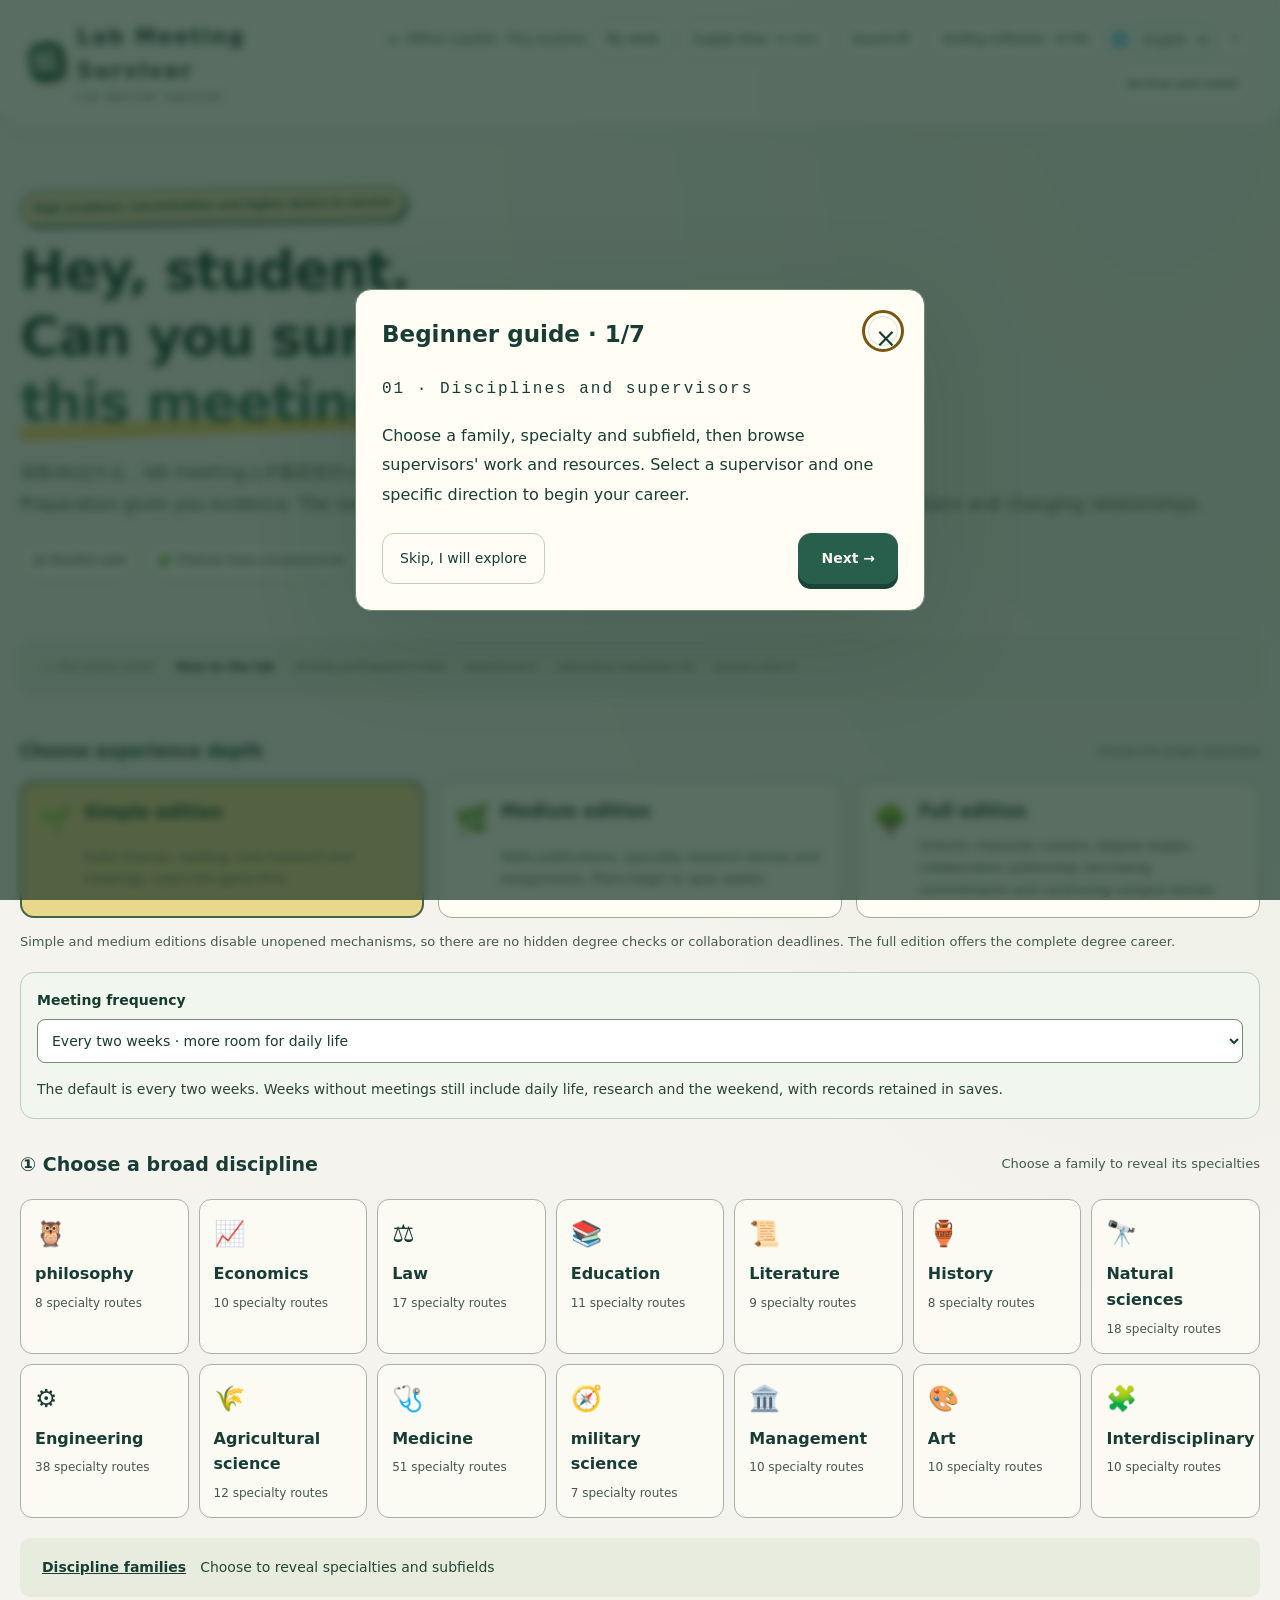
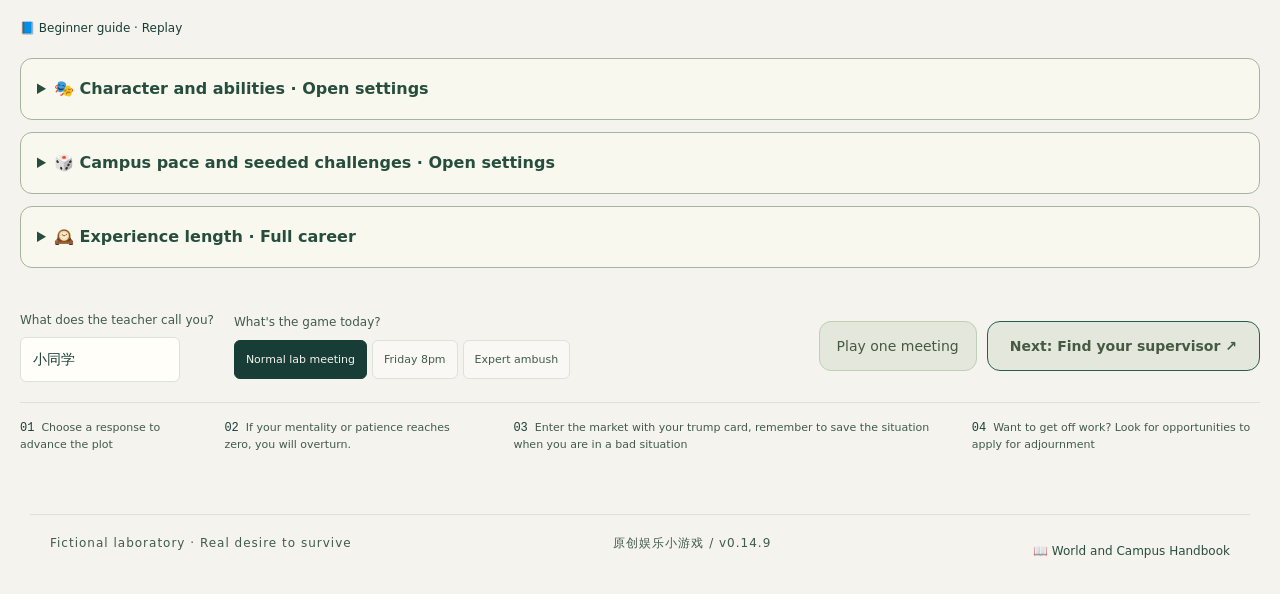
==== commit d0da3ba2: "Complete owned knowledge cases for all 2542 directions" ====
--- a/en.html
+++ b/en.html
@@ -3,25 +3,25 @@
 <head>
   <meta charset="UTF-8"><meta name="viewport" content="width=device-width, initial-scale=1">
   <meta name="theme-color" content="#163f36"><title>组会求生 · 同学，下一页。</title>
-  <link rel="stylesheet" href="style.css?v=0.14.8">
-  <link rel="stylesheet" href="week.css?v=0.14.8">
-  <link rel="stylesheet" href="campus.css?v=0.14.8">
-<link rel="stylesheet" href="preparation.css?v=0.14.8">
-<link rel="stylesheet" href="v06.css?v=0.14.8"><link rel="stylesheet" href="opportunities.css?v=0.14.8"><link rel="stylesheet" href="living-world.css?v=0.14.8">
-<link rel="stylesheet" href="route-stories.css?v=0.14.8">
-<link rel="stylesheet" href="academic-life.css?v=0.14.8"><link rel="stylesheet" href="taxonomy.css?v=0.14.8"><link rel="stylesheet" href="hub.css?v=0.14.8"><link rel="stylesheet" href="refinement.css?v=0.14.8"><link rel="manifest" href="manifest.webmanifest"><link rel="apple-touch-icon" href="icons/app-192.png"><meta name="apple-mobile-web-app-capable" content="yes">
+  <link rel="stylesheet" href="style.css?v=0.14.9">
+  <link rel="stylesheet" href="week.css?v=0.14.9">
+  <link rel="stylesheet" href="campus.css?v=0.14.9">
+<link rel="stylesheet" href="preparation.css?v=0.14.9">
+<link rel="stylesheet" href="v06.css?v=0.14.9"><link rel="stylesheet" href="opportunities.css?v=0.14.9"><link rel="stylesheet" href="living-world.css?v=0.14.9">
+<link rel="stylesheet" href="route-stories.css?v=0.14.9">
+<link rel="stylesheet" href="academic-life.css?v=0.14.9"><link rel="stylesheet" href="taxonomy.css?v=0.14.9"><link rel="stylesheet" href="hub.css?v=0.14.9"><link rel="stylesheet" href="refinement.css?v=0.14.9"><link rel="manifest" href="manifest.webmanifest"><link rel="apple-touch-icon" href="icons/app-192.png"><meta name="apple-mobile-web-app-capable" content="yes">
 </head>
 <body>
 <header class="topbar"><a href="#" id="brand" class="brand"><span class="brand-icon">组</span><span>组会求生<small>LAB MEETING SURVIVOR</small></span></a><nav><span class="offline"><i></i> 单机 · 随时开玩</span><button id="calendar" class="plain">我的一周</button><button id="shop" class="plain">补给站 <span id="coin-count">0</span></button><button id="sound" class="plain" aria-pressed="false">音效 关</button><button id="collection" class="plain">结局图鉴 <span id="collection-count">0/400</span></button></nav></header>
 <main id="app"></main>
-<footer><span>虚构实验室 · 真实求生欲</span><span>原创娱乐小游戏 / v0.14.8</span></footer>
+<footer><span>虚构实验室 · 真实求生欲</span><span>原创娱乐小游戏 / v0.14.9</span></footer>
 <dialog id="album"><div class="dialog-head"><div><p class="eyebrow">THE MANY WAYS TO LEAVE A MEETING</p><h2>下班的方式不止一种。</h2></div><button id="close-album" class="close" aria-label="关闭图鉴">×</button></div><div id="album-grid"></div><p class="muted">结局收藏存在当前浏览器里。再来一局，解锁另一种人生。</p></dialog>
 <dialog id="card-modal"><div class="dialog-head"><div><p class="eyebrow">YOUR MEETING REPORT</p><h2>把这场组会带走。</h2></div><button id="close-card" class="close" aria-label="关闭结局卡">×</button></div><img id="card-image" alt="本场组会结局卡"><div class="card-actions"><button id="save-card-image" class="primary">下载图片 ↓</button><p class="muted">也可以长按或右键图片保存。</p></div></dialog>
 <dialog id="shop-modal"><div class="dialog-head"><div><p class="eyebrow">AFTER-MEETING SUPPLY STORE</p><h2>给下一场，留一点底牌。</h2></div><button id="close-shop" class="close" aria-label="关闭补给站">×</button></div><div id="shop-grid"></div><p class="muted" id="shop-note"></p></dialog>
 <div id="toast" role="status" aria-live="polite"></div>
-<script src="content.js?v=0.14.8"></script><script src="content-expand.js?v=0.14.8"></script><script src="content-disciplines.js?v=0.14.8"></script><script src="content-v03.js?v=0.14.8"></script><script src="content-cast-v08.js?v=0.14.8"></script><script src="medical-specialties.js?v=0.14.8"></script><script src="discipline-catalogue-content.js?v=0.14.8"></script><script src="discipline-specialties.js?v=0.14.8"></script><script src="experience-levels.js?v=0.14.8"></script><script src="content-week.js?v=0.14.8"></script><script src="campus-content.js?v=0.14.8"></script><script src="campus-engine.js?v=0.14.8"></script><script src="preparation.js?v=0.14.8"></script>
-<script src="uncertainty.js?v=0.14.8"></script><script src="life-surprise-content.js?v=0.14.8"></script><script src="cast-surprises-v08.js?v=0.14.8"></script><script src="life-surprises.js?v=0.14.8"></script><script src="content-expansion-v06.js?v=0.14.8"></script><script src="cross-discipline.js?v=0.14.8"></script><script src="group-dynamics.js?v=0.14.8"></script><script src="assignments.js?v=0.14.8"></script><script src="side-stories.js?v=0.14.8"></script><script src="living-world.js?v=0.14.8"></script><script src="research-directions.js?v=0.14.8"></script><script src="research-directions-extra.js?v=0.14.8"></script><script src="pharmacology-content.js?v=0.14.8"></script><script src="discipline-taxonomy.js?v=0.14.8"></script><script src="medical-taxonomy.js?v=0.14.8"></script><script src="discipline-tree.js?v=0.14.8"></script><script src="mentor-profiles.js?v=0.14.8"></script><script src="narrative-world.js?v=0.14.8"></script><script src="world-setting.js?v=0.14.8"></script><script src="faculty-biographies.js?v=0.14.8"></script><script src="route-stories.js?v=0.14.8"></script><script src="publication.js?v=0.14.8"></script><script src="academic-life-content.js?v=0.14.8"></script><script src="academic-life.js?v=0.14.8"></script><script src="academic-dialogue.js?v=0.14.8"></script><script src="direction-review.js?v=0.14.8"></script><script src="professional-review.js?v=0.14.8"></script><script src="research-vignettes.js?v=0.14.8"></script><script src="pharmacology-english.js?v=0.14.8"></script><script src="subject-depth-content.js?v=0.14.8"></script><script src="direction-study-content.js?v=0.14.8"></script><script src="direction-library.js?v=0.14.8"></script><script src="research-agenda-content.js?v=0.14.8"></script><script src="direction-dossiers.js?v=0.14.8"></script><script src="research-agenda.js?v=0.14.8"></script><script src="faculty-portraits.js?v=0.14.8"></script><script src="faculty-lives.js?v=0.14.8"></script><script src="editorial-scenes.js?v=0.14.8"></script><script src="story-editorial.js?v=0.14.8"></script><script src="people-memory.js?v=0.14.8"></script><script src="mentor-appointments.js?v=0.14.8"></script><script src="week-rhythm.js?v=0.14.8"></script>
-<script src="direction-dialogue.js?v=0.14.8"></script><script src="daily-time.js?v=0.14.8"></script><script src="engine.js?v=0.14.8"></script><script src="career-timeline.js?v=0.14.8"></script><script src="week-engine.js?v=0.14.8"></script><script src="save-manager.js?v=0.14.8"></script><script src="game.js?v=0.14.8"></script><script src="campus-ui.js?v=0.14.8"></script><script src="preparation-ui.js?v=0.14.8"></script>
-<script src="living-world-ui.js?v=0.14.8"></script><script src="research-directions-ui.js?v=0.14.8"></script><script src="direction-library-ui.js?v=0.14.8"></script><script src="mentor-profiles-ui.js?v=0.14.8"></script><script src="faculty-dossier-ui.js?v=0.14.8"></script><script src="route-stories-ui.js?v=0.14.8"></script><script src="publication-ui.js?v=0.14.8"></script><script src="academic-life-ui.js?v=0.14.8"></script><script src="medical-taxonomy-ui.js?v=0.14.8"></script><script src="discipline-tree-ui.js?v=0.14.8"></script><script src="hub-ui.js?v=0.14.8"></script><script src="career-timeline-ui.js?v=0.14.8"></script><script src="dashboard-ui.js?v=0.14.8"></script><script src="experience-levels-ui.js?v=0.14.8"></script><script src="weekly-ui.js?v=0.14.8"></script><script src="world-handbook-ui.js?v=0.14.8"></script><script src="locale-data.js?v=0.14.8"></script><script src="install-app.js?v=0.14.8"></script><script src="i18n.js?v=0.14.8"></script>
+<script src="content.js?v=0.14.9"></script><script src="content-expand.js?v=0.14.9"></script><script src="content-disciplines.js?v=0.14.9"></script><script src="content-v03.js?v=0.14.9"></script><script src="content-cast-v08.js?v=0.14.9"></script><script src="medical-specialties.js?v=0.14.9"></script><script src="discipline-catalogue-content.js?v=0.14.9"></script><script src="discipline-specialties.js?v=0.14.9"></script><script src="experience-levels.js?v=0.14.9"></script><script src="content-week.js?v=0.14.9"></script><script src="campus-content.js?v=0.14.9"></script><script src="campus-engine.js?v=0.14.9"></script><script src="preparation.js?v=0.14.9"></script>
+<script src="uncertainty.js?v=0.14.9"></script><script src="life-surprise-content.js?v=0.14.9"></script><script src="cast-surprises-v08.js?v=0.14.9"></script><script src="life-surprises.js?v=0.14.9"></script><script src="content-expansion-v06.js?v=0.14.9"></script><script src="cross-discipline.js?v=0.14.9"></script><script src="group-dynamics.js?v=0.14.9"></script><script src="assignments.js?v=0.14.9"></script><script src="side-stories.js?v=0.14.9"></script><script src="living-world.js?v=0.14.9"></script><script src="research-directions.js?v=0.14.9"></script><script src="research-directions-extra.js?v=0.14.9"></script><script src="pharmacology-content.js?v=0.14.9"></script><script src="knowledge-catalogue.js?v=0.14.9"></script><script src="knowledge-humanities.js?v=0.14.9"></script><script src="knowledge-science-engineering.js?v=0.14.9"></script><script src="knowledge-applied.js?v=0.14.9"></script><script src="knowledge-directions.js?v=0.14.9"></script><script src="discipline-taxonomy.js?v=0.14.9"></script><script src="medical-taxonomy.js?v=0.14.9"></script><script src="discipline-tree.js?v=0.14.9"></script><script src="mentor-profiles.js?v=0.14.9"></script><script src="narrative-world.js?v=0.14.9"></script><script src="world-setting.js?v=0.14.9"></script><script src="faculty-biographies.js?v=0.14.9"></script><script src="route-stories.js?v=0.14.9"></script><script src="publication.js?v=0.14.9"></script><script src="academic-life-content.js?v=0.14.9"></script><script src="academic-life.js?v=0.14.9"></script><script src="academic-dialogue.js?v=0.14.9"></script><script src="direction-review.js?v=0.14.9"></script><script src="professional-review.js?v=0.14.9"></script><script src="research-vignettes.js?v=0.14.9"></script><script src="pharmacology-english.js?v=0.14.9"></script><script src="subject-depth-content.js?v=0.14.9"></script><script src="knowledge-domains.js?v=0.14.9"></script><script src="knowledge-domains-expanded.js?v=0.14.9"></script><script src="knowledge-domains-specialties.js?v=0.14.9"></script><script src="knowledge-facets.js?v=0.14.9"></script><script src="knowledge-facets-technical.js?v=0.14.9"></script><script src="knowledge-facets-social.js?v=0.14.9"></script><script src="knowledge-facets-medical.js?v=0.14.9"></script><script src="knowledge-facets-gaps.js?v=0.14.9"></script><script src="knowledge-facets-final.js?v=0.14.9"></script><script src="knowledge-case-contexts.js?v=0.14.9"></script><script src="knowledge-subject-objects.js?v=0.14.9"></script><script src="knowledge-subject-details.js?v=0.14.9"></script><script src="knowledge-subject-refinements.js?v=0.14.9"></script><script src="knowledge-subject-specifics.js?v=0.14.9"></script><script src="knowledge-subject-completion.js?v=0.14.9"></script><script src="knowledge-full-cases.js?v=0.14.9"></script><script src="direction-knowledge.js?v=0.14.9"></script><script src="direction-study-content.js?v=0.14.9"></script><script src="direction-library.js?v=0.14.9"></script><script src="research-agenda-content.js?v=0.14.9"></script><script src="direction-dossiers.js?v=0.14.9"></script><script src="research-agenda.js?v=0.14.9"></script><script src="faculty-portraits.js?v=0.14.9"></script><script src="faculty-lives.js?v=0.14.9"></script><script src="editorial-scenes.js?v=0.14.9"></script><script src="story-editorial.js?v=0.14.9"></script><script src="people-memory.js?v=0.14.9"></script><script src="mentor-appointments.js?v=0.14.9"></script><script src="week-rhythm.js?v=0.14.9"></script>
+<script src="direction-dialogue.js?v=0.14.9"></script><script src="daily-time.js?v=0.14.9"></script><script src="engine.js?v=0.14.9"></script><script src="career-timeline.js?v=0.14.9"></script><script src="week-engine.js?v=0.14.9"></script><script src="save-manager.js?v=0.14.9"></script><script src="game.js?v=0.14.9"></script><script src="campus-ui.js?v=0.14.9"></script><script src="preparation-ui.js?v=0.14.9"></script>
+<script src="living-world-ui.js?v=0.14.9"></script><script src="research-directions-ui.js?v=0.14.9"></script><script src="direction-knowledge-ui.js?v=0.14.9"></script><script src="direction-library-ui.js?v=0.14.9"></script><script src="mentor-profiles-ui.js?v=0.14.9"></script><script src="faculty-dossier-ui.js?v=0.14.9"></script><script src="route-stories-ui.js?v=0.14.9"></script><script src="publication-ui.js?v=0.14.9"></script><script src="academic-life-ui.js?v=0.14.9"></script><script src="medical-taxonomy-ui.js?v=0.14.9"></script><script src="discipline-tree-ui.js?v=0.14.9"></script><script src="hub-ui.js?v=0.14.9"></script><script src="career-timeline-ui.js?v=0.14.9"></script><script src="dashboard-ui.js?v=0.14.9"></script><script src="experience-levels-ui.js?v=0.14.9"></script><script src="weekly-ui.js?v=0.14.9"></script><script src="world-handbook-ui.js?v=0.14.9"></script><script src="locale-data.js?v=0.14.9"></script><script src="install-app.js?v=0.14.9"></script><script src="i18n.js?v=0.14.9"></script>
 </body>
 </html>
--- a/refinement.css
+++ b/refinement.css
@@ -24,6 +24,7 @@
 .faculty-appointment{padding:12px;border-left:3px solid #789772;background:#edf2e5;line-height:1.85}
 .study-fold{border-top:1px solid #bccbbb;padding:14px 0;font-size:14px;line-height:1.85;color:#304f41}
 .study-fold summary{font-weight:700;color:#244c3b}
+.knowledge-panel{margin:16px 0}.knowledge-status{padding:12px 14px;border:1px solid #90aa96;border-radius:12px;background:#eaf2e5;color:#203c2d;font-weight:700;line-height:1.7}.knowledge-card{padding:16px;border:1px solid #a8baa8;border-radius:14px;background:#fffdf3;color:#233f30;line-height:1.9;overflow-wrap:anywhere}.knowledge-card h3{margin:8px 0}.knowledge-card h4{font-size:16px;margin:10px 0}.knowledge-card small{display:block;color:#445b4c}.knowledge-card dl{margin:14px 0}.knowledge-card dt{font-weight:700;margin-top:10px;color:#254b36}.knowledge-card dd{margin:4px 0 12px}.knowledge-panel input{box-sizing:border-box;width:100%;margin:8px 0;padding:12px;border:1px solid #7e9987;border-radius:10px;background:#fff;color:#203a2b;font:inherit}.knowledge-panel input::placeholder{color:#536457;opacity:1}#knowledge-search-results{display:grid;grid-template-columns:repeat(2,minmax(0,1fr));gap:8px;margin:10px 0}#knowledge-search-results button{white-space:normal;text-align:left;overflow-wrap:anywhere}#knowledge-preview:empty{display:none}@media(max-width:560px){#knowledge-search-results{grid-template-columns:1fr}.knowledge-card{padding:13px}}
 .study-fold small,.study-reference small{display:block;font-size:12px;color:#435d4d;line-height:1.8}
 .study-fold ol{padding-left:24px}.study-fold li{margin:10px 0}
 .study-choices{display:grid;gap:10px;margin:14px 0}.study-choices button{text-align:left;white-space:normal;font-size:14px;line-height:1.8}
